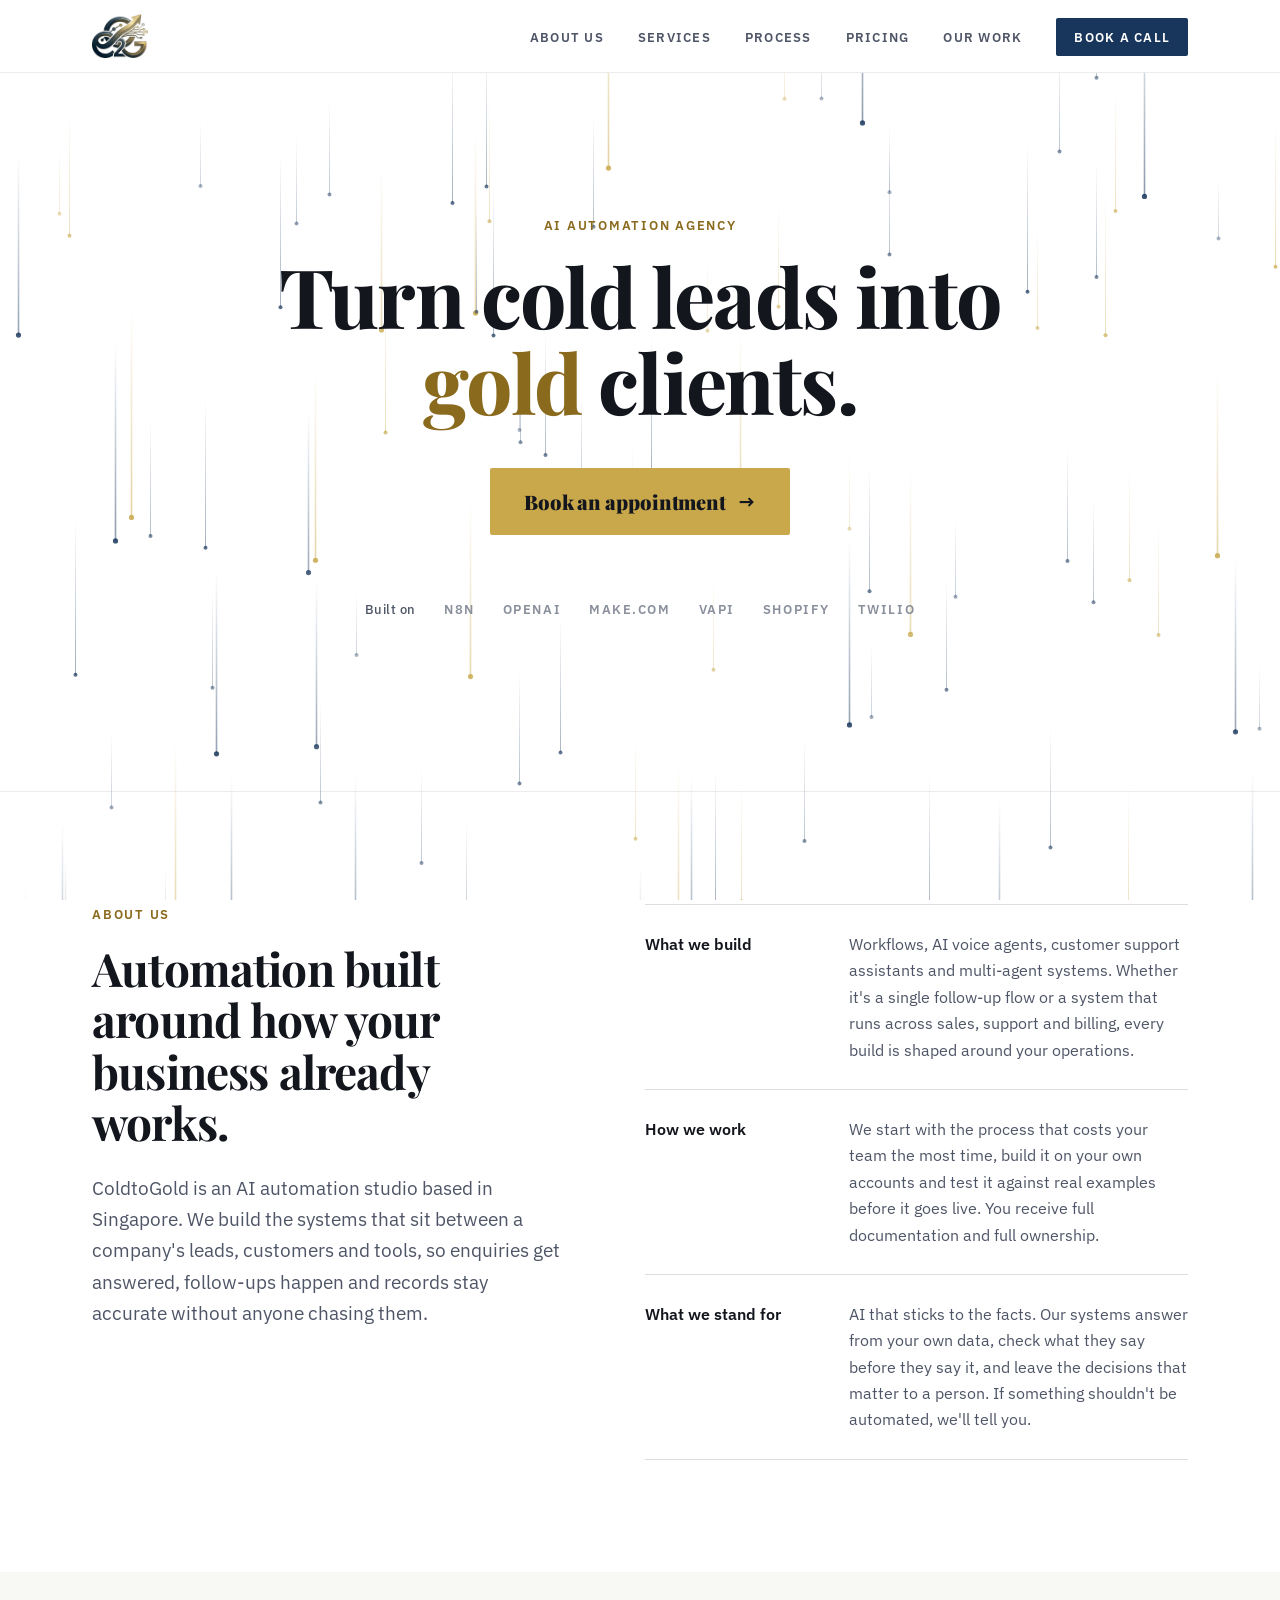
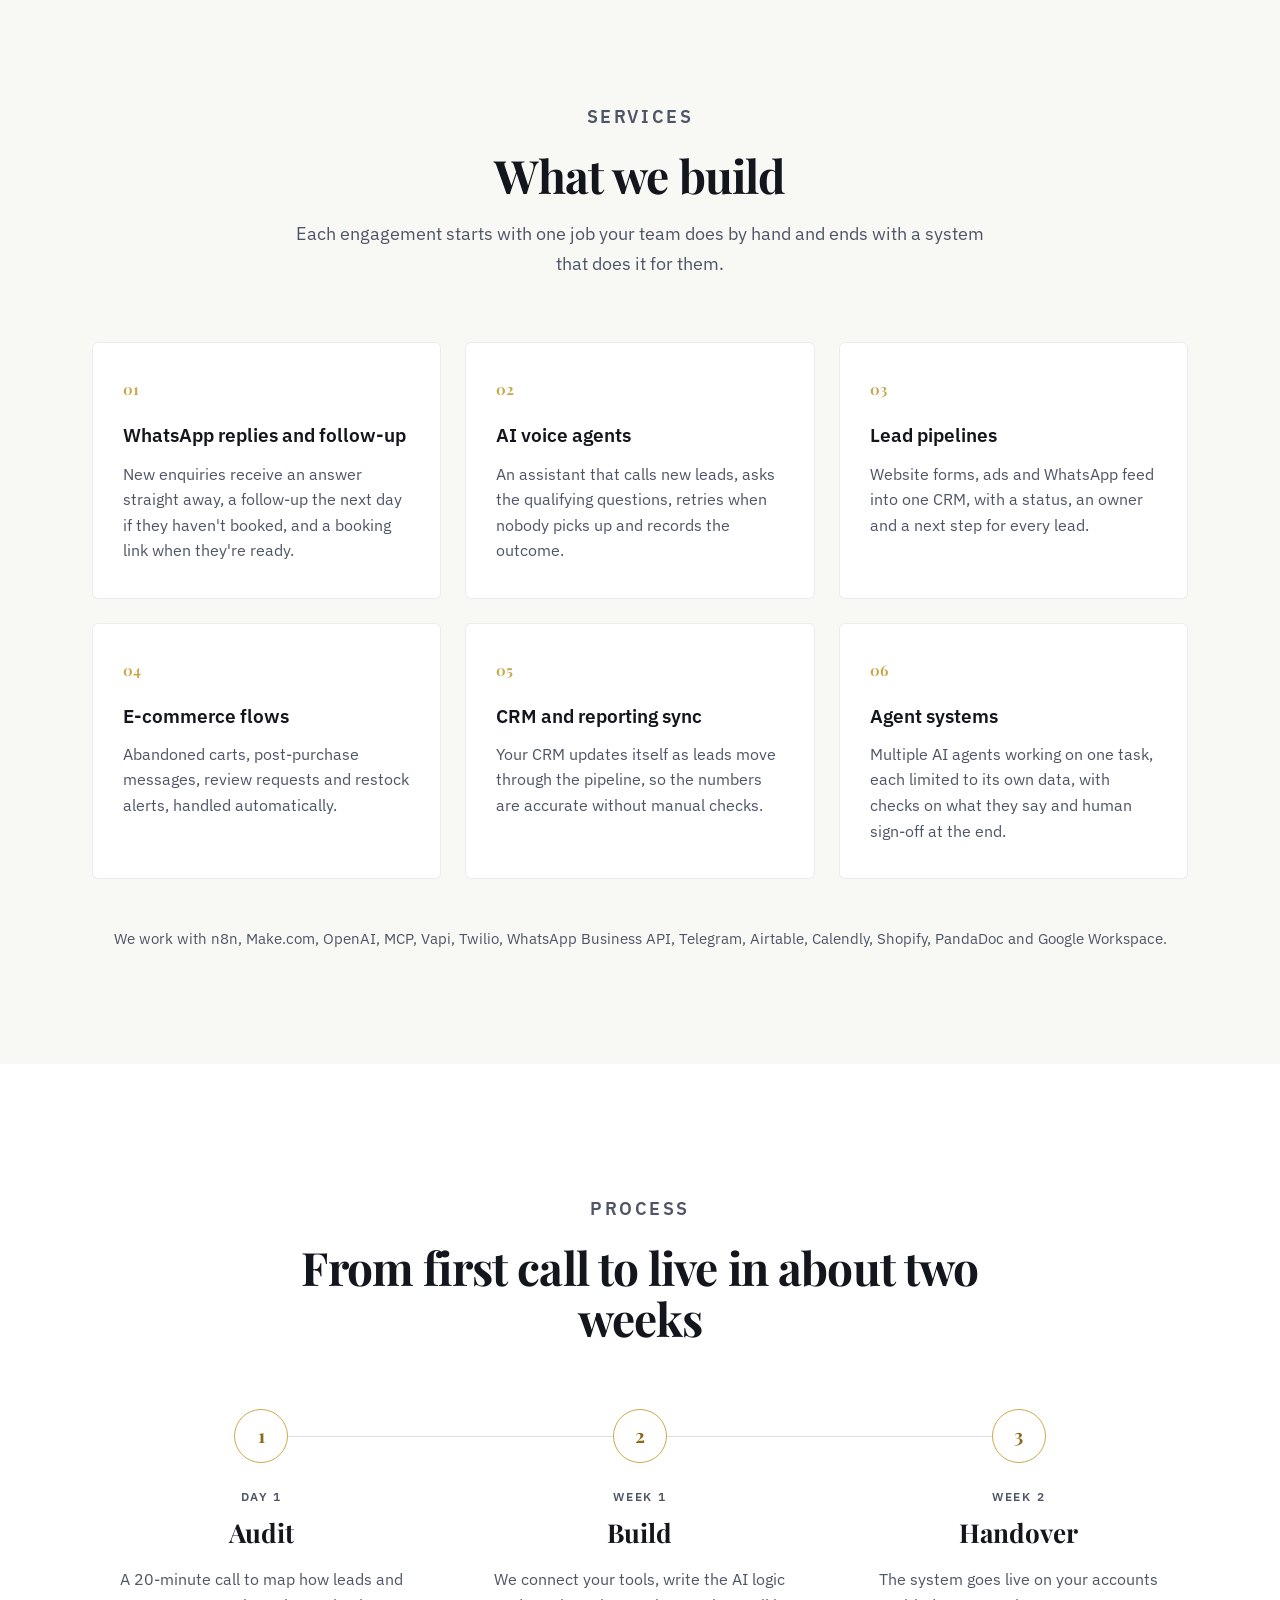
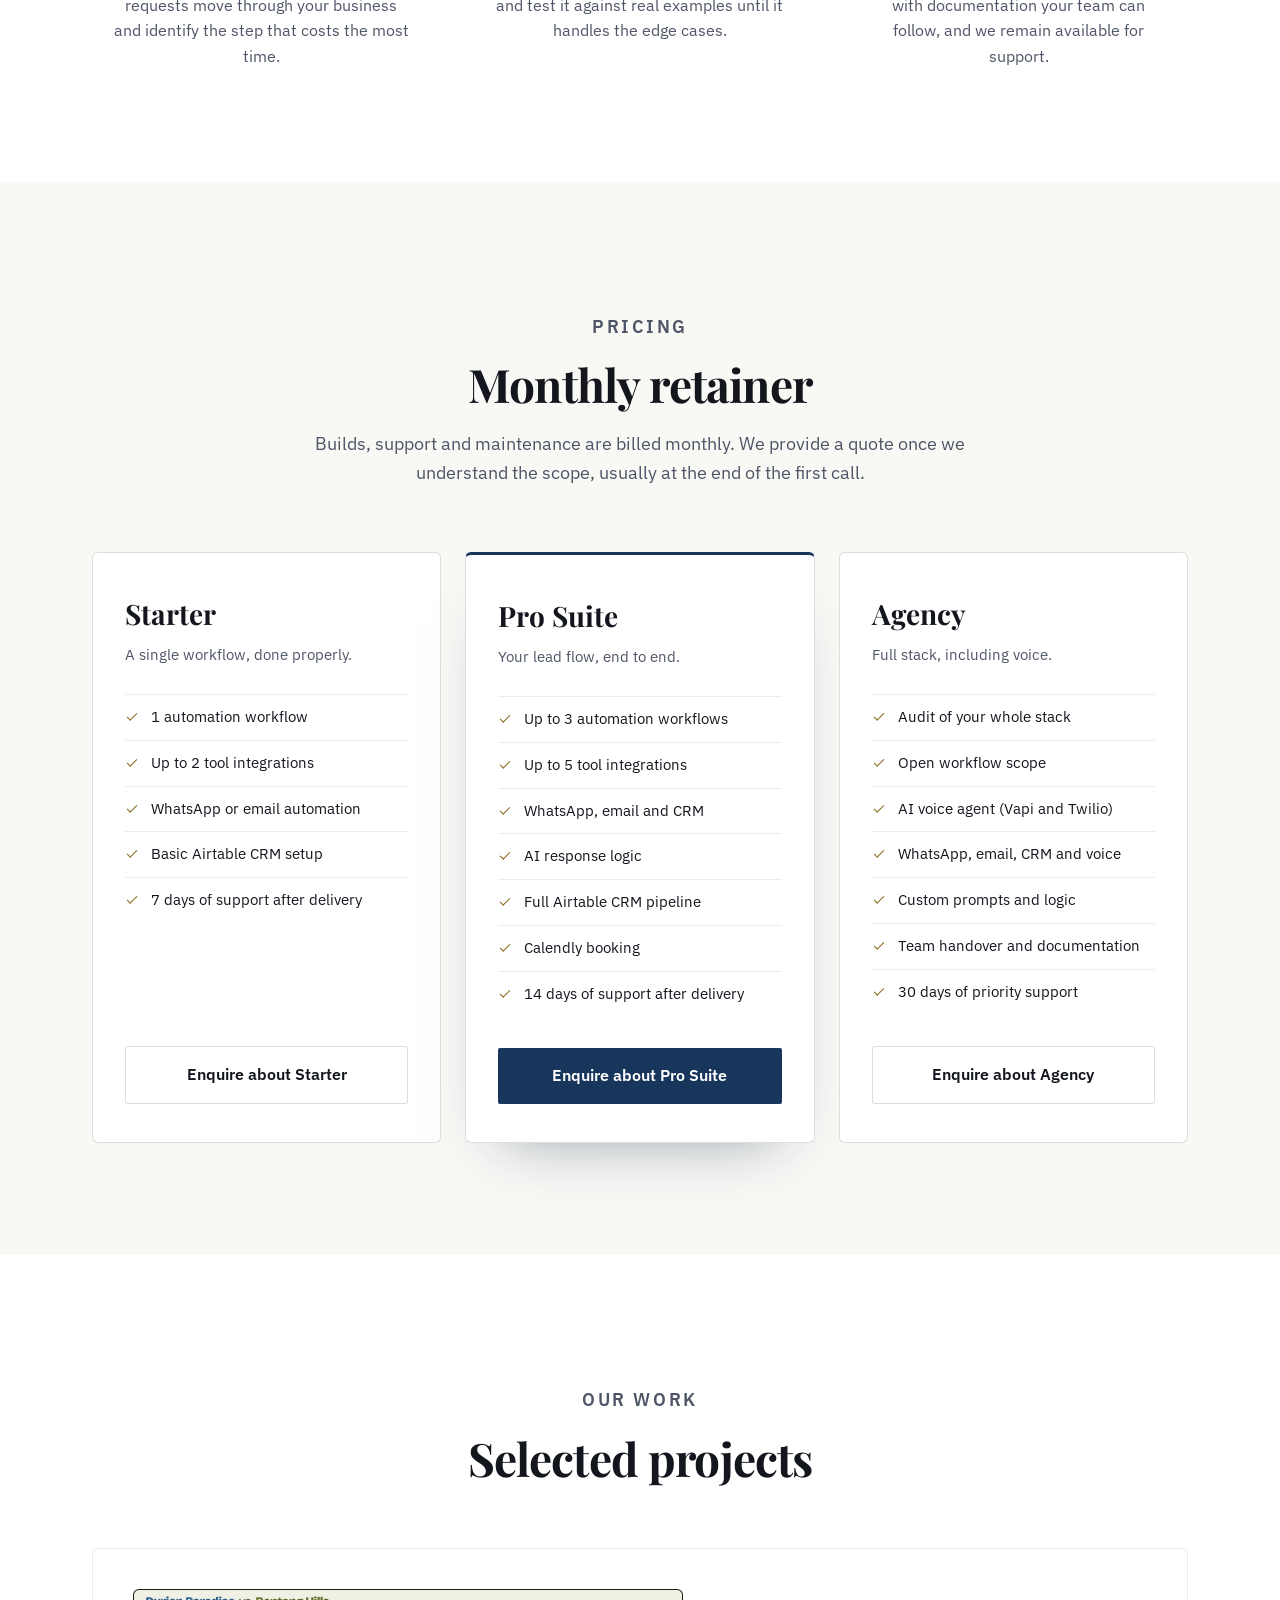
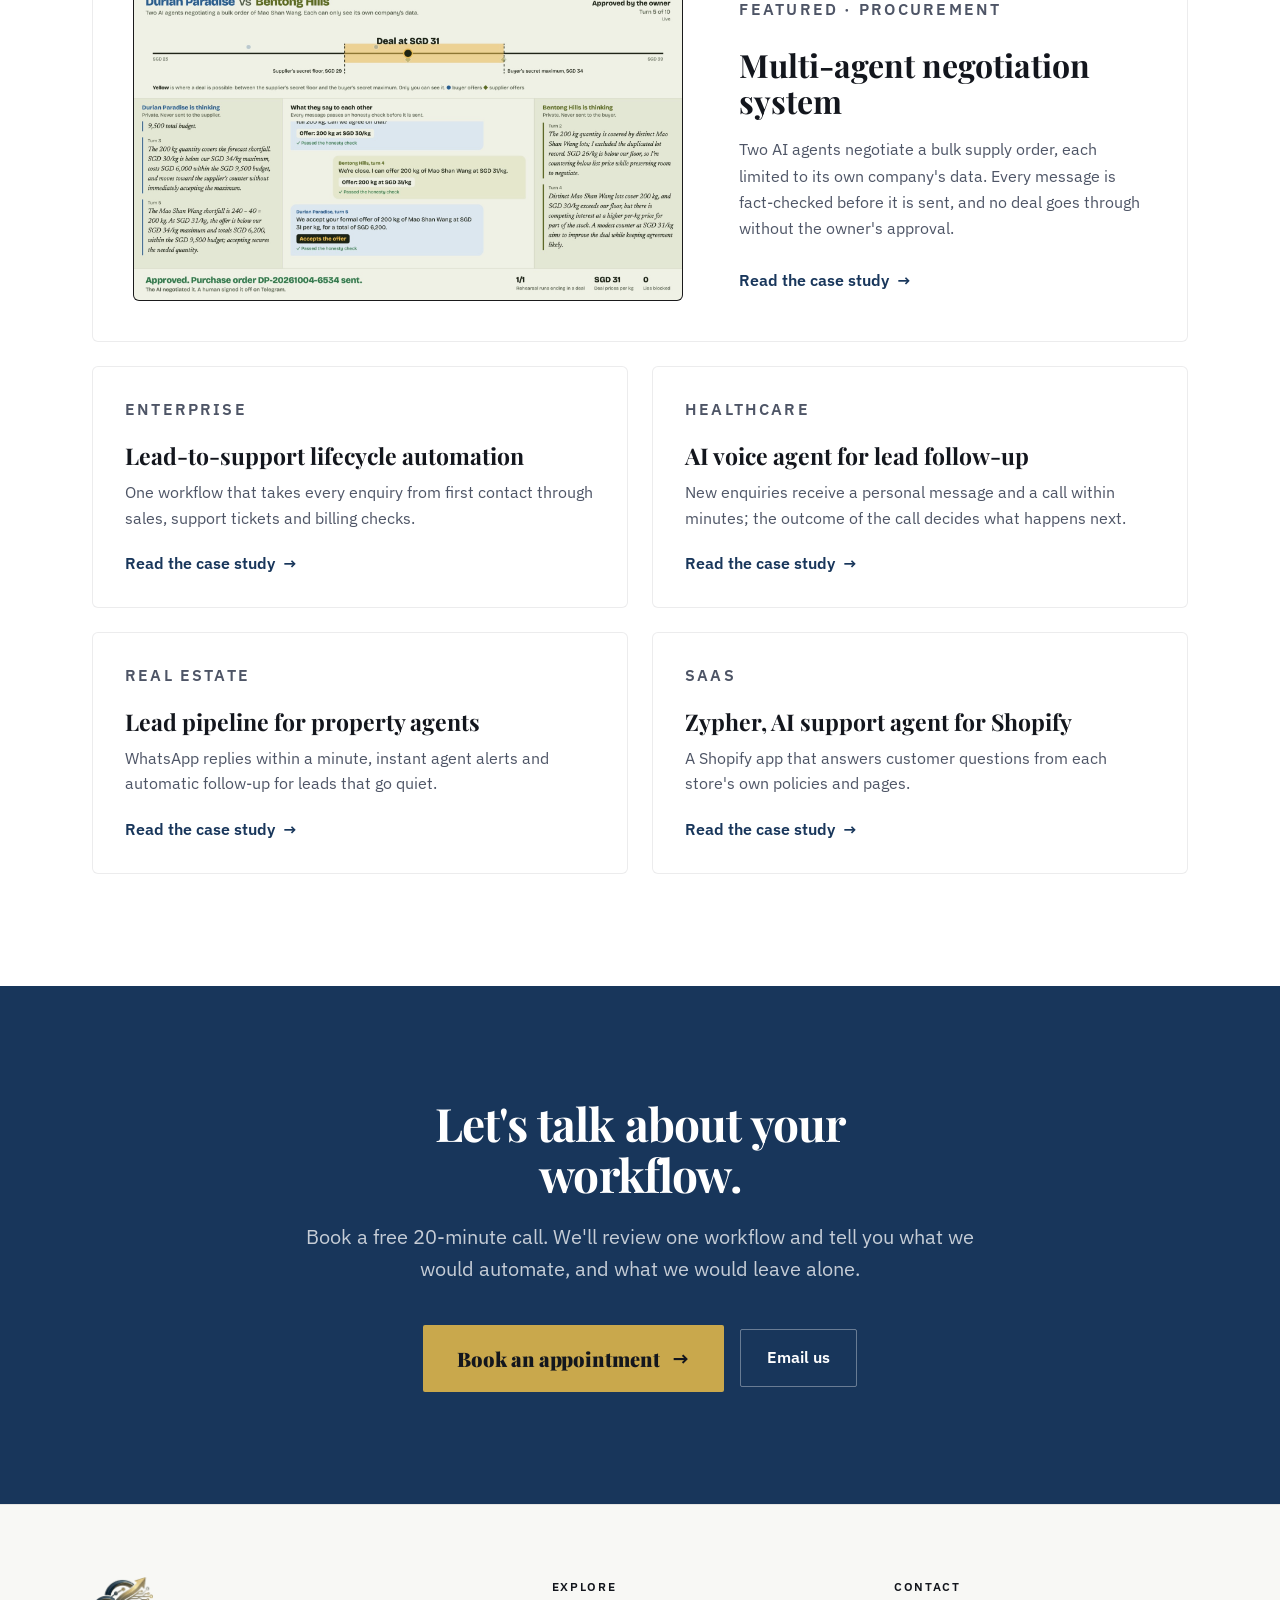
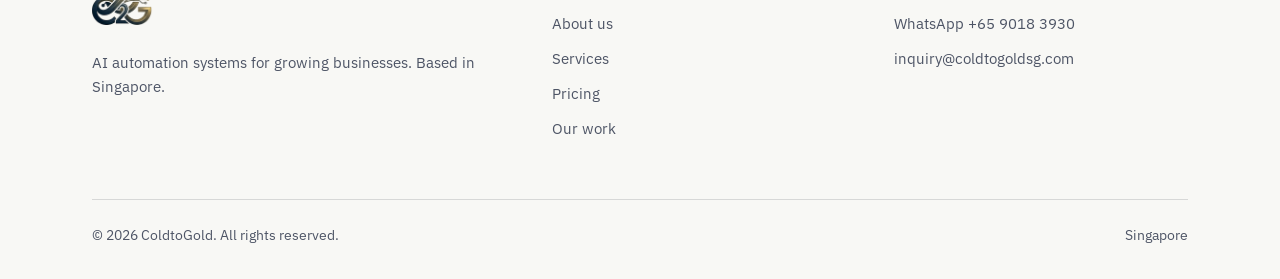
==== index.html @ 078cc29c "brand name as ColdtoGold Co-Authored-By: Claude Opus 5.5 (1M context) <noreply@anthropic.com>" ====
<!DOCTYPE html>
<html lang="en">
<head>
<meta charset="UTF-8">
<meta name="viewport" content="width=device-width, initial-scale=1.0">
<title>ColdtoGold — AI Automation Agency</title>
<meta name="description" content="ColdtoGold designs and deploys AI automation systems for growing businesses: lead follow-up, voice agents, support assistants, CRM sync and multi-agent systems.">
<link rel="icon" type="image/png" href="assets/favicon.png">
<link rel="apple-touch-icon" href="assets/apple-touch-icon.png">
<link rel="preconnect" href="https://fonts.googleapis.com">
<link rel="preconnect" href="https://fonts.gstatic.com" crossorigin>
<link href="https://fonts.googleapis.com/css2?family=Playfair+Display:ital,wght@0,400..900;1,400..900&family=IBM+Plex+Sans:wght@400;500;600&display=swap" rel="stylesheet">
<link rel="stylesheet" href="assets/site.css">
<style>
  /* ---- HERO ---- */
  #hero {
    min-height: min(88vh, 860px); display: flex; align-items: center;
    padding: 140px 0 96px; text-align: center;
    border-bottom: 1px solid var(--rule-lt);
  }
  #hero .wrap { width: 100%; }
  #hero h1 { margin: 0 auto; font-weight: 750; }
  #hero .actions { justify-content: center; margin-top: 44px; }
  .btn-book {
    background: var(--gold-lt); color: var(--ink);
    font-family: var(--ff-h); font-weight: 900; font-size: 20px; letter-spacing: -0.005em;
    padding: 17px 34px; gap: 12px;
  }
  .btn-book::after { content: '\2192'; font-family: var(--ff-b); font-weight: 600; }
  .btn-book:hover { background: var(--gold-lt); color: var(--ink); }
  .built-on {
    margin-top: 64px; display: flex; flex-wrap: wrap; justify-content: center; align-items: center;
    gap: 10px 28px; font-size: 13px; font-weight: 600; letter-spacing: 0.12em;
    text-transform: uppercase; color: #8A8F9C;
  }
  .built-on span:first-child { color: var(--muted); font-weight: 500; letter-spacing: 0.04em; text-transform: none; }

  /* ---- ABOUT ---- */
  .about-grid { display: grid; grid-template-columns: 1fr 1.15fr; gap: 80px; align-items: start; }
  .about-grid h2 { margin-bottom: 24px; }
  .about-intro { font-size: 19px; color: var(--muted); }
  .pillars { list-style: none; border-top: 1px solid var(--rule); }
  .pillars li { padding: 26px 0; border-bottom: 1px solid var(--rule); display: grid; grid-template-columns: 180px 1fr; gap: 24px; }
  .pillars h3 { font-size: 16px; color: var(--ink); }
  .pillars p { font-size: 16px; color: var(--muted); }

  /* ---- SERVICES ---- */
  .svc-grid { display: grid; grid-template-columns: repeat(3, 1fr); gap: 24px; }
  .svc { background: #fff; border: 1px solid var(--rule-lt); border-radius: 6px; padding: 34px 30px; }
  .svc-n { font-family: var(--ff-h); font-size: 15px; font-weight: 700; color: var(--gold-lt); margin-bottom: 18px; }
  .svc h3 { font-size: 19px; margin-bottom: 10px; }
  .svc p { font-size: 15.5px; color: var(--muted); }
  .tools-line { text-align: center; margin-top: 48px; font-size: 15px; color: var(--muted); }

  /* ---- PROCESS ---- */
  .steps { display: grid; grid-template-columns: repeat(3, 1fr); gap: 40px; list-style: none; position: relative; }
  .steps::before {
    content: ''; position: absolute; top: 27px; left: 16.66%; right: 16.66%;
    height: 1px; background: var(--rule);
  }
  .steps li { text-align: center; position: relative; }
  .step-dot {
    width: 54px; height: 54px; border-radius: 50%; margin: 0 auto 24px;
    background: var(--paper); border: 1px solid var(--gold-lt);
    display: flex; align-items: center; justify-content: center;
    font-family: var(--ff-h); font-weight: 700; font-size: 19px; color: var(--gold);
  }
  .step-when { font-size: 12px; font-weight: 600; letter-spacing: 0.14em; text-transform: uppercase; color: var(--muted); margin-bottom: 6px; }
  .steps h3 { font-family: var(--ff-h); font-size: 26px; font-weight: 700; margin-bottom: 12px; }
  .steps p { font-size: 15.5px; color: var(--muted); max-width: 30ch; margin: 0 auto; }

  /* ---- PRICING ---- */
  .plans { display: grid; grid-template-columns: repeat(3, 1fr); gap: 24px; align-items: stretch; }
  .plan {
    background: #fff; border: 1px solid var(--rule); border-radius: 6px;
    padding: 38px 32px; display: flex; flex-direction: column;
  }
  .plan.featured { border-top: 3px solid var(--navy); box-shadow: 0 30px 60px -40px rgba(15,36,64,0.5); }
  .plan h3 { font-family: var(--ff-h); font-size: 28px; font-weight: 700; }
  .plan-for { font-size: 15px; color: var(--muted); margin: 6px 0 26px; }
  .plan ul { list-style: none; margin-bottom: 32px; flex: 1; }
  .plan li { font-size: 15px; padding: 10px 0 10px 26px; border-top: 1px solid var(--rule-lt); position: relative; }
  .plan li::before {
    content: ''; position: absolute; left: 2px; top: 18px; width: 10px; height: 5px;
    border-left: 1.5px solid var(--gold); border-bottom: 1.5px solid var(--gold); transform: rotate(-45deg);
  }
  .plan .btn { justify-content: center; }

  /* ---- WORK ---- */
  .featured-work {
    display: grid; grid-template-columns: 1.35fr 1fr; gap: 56px; align-items: center;
    background: #fff; border: 1px solid var(--rule-lt); border-radius: 6px; padding: 40px;
    text-decoration: none; margin-bottom: 24px; transition: border-color 0.15s;
  }
  .featured-work figure.shot img { box-shadow: none; }
  .fw-tag, .wc-tag { font-size: 12px; font-weight: 600; letter-spacing: 0.14em; text-transform: uppercase; color: var(--gold); margin-bottom: 12px; }
  .featured-work h3 { font-family: var(--ff-h); font-size: 32px; font-weight: 700; line-height: 1.15; margin-bottom: 16px; }
  .featured-work p { color: var(--muted); font-size: 16px; margin-bottom: 24px; }
  .work-grid { display: grid; grid-template-columns: repeat(2, 1fr); gap: 24px; }
  .work-card {
    background: #fff; border: 1px solid var(--rule-lt); border-radius: 6px; padding: 30px 32px;
    text-decoration: none; display: flex; flex-direction: column; transition: border-color 0.15s;
  }
  .work-card:hover, .featured-work:hover { border-color: var(--rule); }
  .work-card h3 { font-family: var(--ff-h); font-size: 23px; font-weight: 700; line-height: 1.2; margin-bottom: 10px; }
  .work-card p { color: var(--muted); font-size: 15.5px; margin-bottom: 20px; flex: 1; }

  /* ---- CONTACT ---- */
  #cta { background: var(--navy); color: #fff; text-align: center; }
  #cta h2 { max-width: 18ch; margin: 0 auto; }
  #cta .lede { color: rgba(255,255,255,0.75); margin: 20px auto 40px; }
  #cta .actions { justify-content: center; }
  #cta .btn-outline { color: #fff; border-color: rgba(255,255,255,0.35); }
  #cta .btn-outline:hover { background: rgba(255,255,255,0.08); }

  @media (max-width: 900px) {
    .about-grid, .featured-work { grid-template-columns: 1fr; gap: 40px; }
    .featured-work { padding: 28px; }
    .svc-grid, .plans, .work-grid { grid-template-columns: 1fr; }
    .steps { grid-template-columns: 1fr; gap: 48px; }
    .steps::before { display: none; }
    .pillars li { grid-template-columns: 1fr; gap: 6px; }
  }
  @media (max-width: 600px) {
    #hero { min-height: 0; padding: 120px 0 72px; }
    .built-on { margin-top: 48px; gap: 8px 18px; font-size: 11.5px; }
    .btn-book { font-size: 18px; padding: 15px 26px; }
  }
</style>
</head>
<body>

<nav>
  <div class="nav-inner">
    <a href="#" class="logo"><img class="logo-mark" src="assets/logo.png" alt="ColdtoGold"></a>
    <ul class="nav-links">
      <li><a href="#about">About Us</a></li>
      <li><a href="#services">Services</a></li>
      <li><a href="#process">Process</a></li>
      <li><a href="#pricing">Pricing</a></li>
      <li><a href="work.html">Our Work</a></li>
      <li><a href="#cta" class="nav-cta">Book a Call</a></li>
    </ul>
  </div>
</nav>

<header id="hero">
  <div class="wrap">
    <p class="eyebrow">AI Automation Agency</p>
    <h1>Turn cold leads into <em>gold</em> clients.</h1>
    <div class="actions">
      <a href="https://wa.me/6590183930" class="btn btn-book">Book an appointment</a>
    </div>
    <div class="built-on">
      <span>Built on</span><span>n8n</span><span>OpenAI</span><span>Make.com</span><span>Vapi</span><span>Shopify</span><span>Twilio</span>
    </div>
  </div>
</header>

<section id="about" class="section">
  <div class="wrap about-grid">
    <div class="fi">
      <p class="eyebrow">About us</p>
      <h2>Automation built around how your business already works.</h2>
      <p class="about-intro">ColdtoGold is an AI automation studio based in Singapore. We build the systems that sit between a company's leads, customers and tools, so enquiries get answered, follow-ups happen and records stay accurate without anyone chasing them.</p>
    </div>
    <ul class="pillars fi">
      <li>
        <h3>What we build</h3>
        <p>Workflows, AI voice agents, customer support assistants and multi-agent systems. Whether it's a single follow-up flow or a system that runs across sales, support and billing, every build is shaped around your operations.</p>
      </li>
      <li>
        <h3>How we work</h3>
        <p>We start with the process that costs your team the most time, build it on your own accounts and test it against real examples before it goes live. You receive full documentation and full ownership.</p>
      </li>
      <li>
        <h3>What we stand for</h3>
        <p>AI that sticks to the facts. Our systems answer from your own data, check what they say before they say it, and leave the decisions that matter to a person. If something shouldn't be automated, we'll tell you.</p>
      </li>
    </ul>
  </div>
</section>

<section id="services" class="section alt">
  <div class="wrap">
    <div class="section-head fi">
      <p class="eyebrow">Services</p>
      <h2>What we build</h2>
      <p>Each engagement starts with one job your team does by hand and ends with a system that does it for them.</p>
    </div>
    <div class="svc-grid">
      <div class="svc fi"><div class="svc-n">01</div><h3>WhatsApp replies and follow-up</h3><p>New enquiries receive an answer straight away, a follow-up the next day if they haven't booked, and a booking link when they're ready.</p></div>
      <div class="svc fi"><div class="svc-n">02</div><h3>AI voice agents</h3><p>An assistant that calls new leads, asks the qualifying questions, retries when nobody picks up and records the outcome.</p></div>
      <div class="svc fi"><div class="svc-n">03</div><h3>Lead pipelines</h3><p>Website forms, ads and WhatsApp feed into one CRM, with a status, an owner and a next step for every lead.</p></div>
      <div class="svc fi"><div class="svc-n">04</div><h3>E-commerce flows</h3><p>Abandoned carts, post-purchase messages, review requests and restock alerts, handled automatically.</p></div>
      <div class="svc fi"><div class="svc-n">05</div><h3>CRM and reporting sync</h3><p>Your CRM updates itself as leads move through the pipeline, so the numbers are accurate without manual checks.</p></div>
      <div class="svc fi"><div class="svc-n">06</div><h3>Agent systems</h3><p>Multiple AI agents working on one task, each limited to its own data, with checks on what they say and human sign-off at the end.</p></div>
    </div>
    <p class="tools-line fi">We work with n8n, Make.com, OpenAI, MCP, Vapi, Twilio, WhatsApp Business API, Telegram, Airtable, Calendly, Shopify, PandaDoc and Google Workspace.</p>
  </div>
</section>

<section id="process" class="section">
  <div class="wrap">
    <div class="section-head fi">
      <p class="eyebrow">Process</p>
      <h2>From first call to live in about two weeks</h2>
    </div>
    <ol class="steps">
      <li class="fi">
        <div class="step-dot">1</div>
        <div class="step-when">Day 1</div>
        <h3>Audit</h3>
        <p>A 20-minute call to map how leads and requests move through your business and identify the step that costs the most time.</p>
      </li>
      <li class="fi">
        <div class="step-dot">2</div>
        <div class="step-when">Week 1</div>
        <h3>Build</h3>
        <p>We connect your tools, write the AI logic and test it against real examples until it handles the edge cases.</p>
      </li>
      <li class="fi">
        <div class="step-dot">3</div>
        <div class="step-when">Week 2</div>
        <h3>Handover</h3>
        <p>The system goes live on your accounts with documentation your team can follow, and we remain available for support.</p>
      </li>
    </ol>
  </div>
</section>

<section id="pricing" class="section alt">
  <div class="wrap">
    <div class="section-head fi">
      <p class="eyebrow">Pricing</p>
      <h2>Monthly retainer</h2>
      <p>Builds, support and maintenance are billed monthly. We provide a quote once we understand the scope, usually at the end of the first call.</p>
    </div>
    <div class="plans">
      <div class="plan fi">
        <h3>Starter</h3>
        <p class="plan-for">A single workflow, done properly.</p>
        <ul>
          <li>1 automation workflow</li>
          <li>Up to 2 tool integrations</li>
          <li>WhatsApp or email automation</li>
          <li>Basic Airtable CRM setup</li>
          <li>7 days of support after delivery</li>
        </ul>
        <a href="https://wa.me/6590183930" class="btn btn-outline">Enquire about Starter</a>
      </div>
      <div class="plan featured fi">
        <h3>Pro Suite</h3>
        <p class="plan-for">Your lead flow, end to end.</p>
        <ul>
          <li>Up to 3 automation workflows</li>
          <li>Up to 5 tool integrations</li>
          <li>WhatsApp, email and CRM</li>
          <li>AI response logic</li>
          <li>Full Airtable CRM pipeline</li>
          <li>Calendly booking</li>
          <li>14 days of support after delivery</li>
        </ul>
        <a href="https://wa.me/6590183930" class="btn">Enquire about Pro Suite</a>
      </div>
      <div class="plan fi">
        <h3>Agency</h3>
        <p class="plan-for">Full stack, including voice.</p>
        <ul>
          <li>Audit of your whole stack</li>
          <li>Open workflow scope</li>
          <li>AI voice agent (Vapi and Twilio)</li>
          <li>WhatsApp, email, CRM and voice</li>
          <li>Custom prompts and logic</li>
          <li>Team handover and documentation</li>
          <li>30 days of priority support</li>
        </ul>
        <a href="https://wa.me/6590183930" class="btn btn-outline">Enquire about Agency</a>
      </div>
    </div>
  </div>
</section>

<section id="work" class="section">
  <div class="wrap">
    <div class="section-head fi">
      <p class="eyebrow">Our work</p>
      <h2>Selected projects</h2>
    </div>

    <a href="work.html#negotiation" class="featured-work fi">
      <figure class="shot">
        <img src="assets/work/nego-live-board.jpg" alt="Live board of the multi-agent negotiation: price range, each agent's private reasoning and the messages between them" width="1800" height="1017" loading="lazy">
      </figure>
      <div>
        <p class="fw-tag">Featured &middot; Procurement</p>
        <h3>Multi-agent negotiation system</h3>
        <p>Two AI agents negotiate a bulk supply order, each limited to its own company's data. Every message is fact-checked before it is sent, and no deal goes through without the owner's approval.</p>
        <span class="link">Read the case study</span>
      </div>
    </a>

    <div class="work-grid">
      <a href="work.html#lifecycle" class="work-card fi">
        <p class="wc-tag">Enterprise</p>
        <h3>Lead-to-support lifecycle automation</h3>
        <p>One workflow that takes every enquiry from first contact through sales, support tickets and billing checks.</p>
        <span class="link">Read the case study</span>
      </a>
      <a href="work.html#voice" class="work-card fi">
        <p class="wc-tag">Healthcare</p>
        <h3>AI voice agent for lead follow-up</h3>
        <p>New enquiries receive a personal message and a call within minutes; the outcome of the call decides what happens next.</p>
        <span class="link">Read the case study</span>
      </a>
      <a href="work.html#property" class="work-card fi">
        <p class="wc-tag">Real estate</p>
        <h3>Lead pipeline for property agents</h3>
        <p>WhatsApp replies within a minute, instant agent alerts and automatic follow-up for leads that go quiet.</p>
        <span class="link">Read the case study</span>
      </a>
      <a href="work.html#support" class="work-card fi">
        <p class="wc-tag">SaaS</p>
        <h3>Zypher, AI support agent for Shopify</h3>
        <p>A Shopify app that answers customer questions from each store's own policies and pages.</p>
        <span class="link">Read the case study</span>
      </a>
    </div>
  </div>
</section>

<section id="cta" class="section">
  <div class="wrap">
    <h2 class="fi">Let's talk about your workflow.</h2>
    <p class="lede fi">Book a free 20-minute call. We'll review one workflow and tell you what we would automate, and what we would leave alone.</p>
    <div class="actions fi">
      <a href="https://wa.me/6590183930" class="btn btn-book">Book an appointment</a>
      <a href="mailto:inquiry@coldtogoldsg.com" class="btn btn-outline">Email us</a>
    </div>
  </div>
</section>

<footer>
  <div class="wrap">
    <div class="ft-grid">
      <div class="ft-brand">
        <a href="#" class="logo"><img class="logo-mark" src="assets/logo.png" alt="ColdtoGold"></a>
        <p>AI automation systems for growing businesses. Based in Singapore.</p>
      </div>
      <div class="ft-col">
        <h4>Explore</h4>
        <ul>
          <li><a href="#about">About us</a></li>
          <li><a href="#services">Services</a></li>
          <li><a href="#pricing">Pricing</a></li>
          <li><a href="work.html">Our work</a></li>
        </ul>
      </div>
      <div class="ft-col">
        <h4>Contact</h4>
        <ul>
          <li><a href="https://wa.me/6590183930">WhatsApp +65 9018 3930</a></li>
          <li><a href="mailto:inquiry@coldtogoldsg.com">inquiry@coldtogoldsg.com</a></li>
        </ul>
      </div>
    </div>
    <div class="ft-base">
      <span>&copy; 2026 ColdtoGold. All rights reserved.</span>
      <span>Singapore</span>
    </div>
  </div>
</footer>

<script>
  const obs = new IntersectionObserver(entries => {
    entries.forEach(e => { if (e.isIntersecting) { e.target.classList.add('vis'); obs.unobserve(e.target); } });
  }, { threshold: 0.08, rootMargin: '0px 0px -32px 0px' });
  document.querySelectorAll('.fi').forEach(el => obs.observe(el));
</script>
<script src="assets/cascade.js"></script>
</body>
</html>
---- assets/site.css ----
:root {
  --paper:   #FFFFFF;
  --paper-2: #F6F5F1;
  --ink:     #13161D;
  --muted:   #4E5566;
  --navy:    #18365B;
  --navy-dk: #0F2440;
  --gold:    #8A6A1D;
  --gold-lt: #C9A84C;
  --rule:    rgba(19,22,29,0.14);
  --rule-lt: rgba(19,22,29,0.08);
  --ff-h:    'Playfair Display', Georgia, serif;
  --ff-b:    'IBM Plex Sans', system-ui, sans-serif;
}

*, *::before, *::after { box-sizing: border-box; margin: 0; padding: 0; }
html { scroll-behavior: smooth; }
body {
  background: var(--paper);
  color: var(--ink);
  font-family: var(--ff-b);
  font-size: 17px;
  line-height: 1.65;
  -webkit-font-smoothing: antialiased;
}
img { display: block; max-width: 100%; }
a { color: inherit; }

.wrap { max-width: 1160px; margin: 0 auto; padding: 0 32px; }

/* ---- BACKGROUND CASCADE ---- */
.cascade {
  position: fixed; inset: 0; width: 100%; height: 100%;
  pointer-events: none; z-index: 0;
}
body > header, body > section, body > main, body > footer { position: relative; z-index: 1; }

/* ---- NAV ---- */
nav {
  position: fixed; top: 0; left: 0; right: 0; z-index: 100;
  background: rgba(255,255,255,0.94);
  backdrop-filter: blur(10px);
  border-bottom: 1px solid var(--rule-lt);
}
.nav-inner {
  display: flex; align-items: center; justify-content: space-between;
  height: 72px; max-width: 1160px; margin: 0 auto; padding: 0 32px;
}
.logo { display: inline-flex; align-items: center; text-decoration: none; flex-shrink: 0; margin-right: 12px; }
.logo-mark { display: block; height: 44px; width: auto; }
.nav-links { display: flex; align-items: center; gap: 34px; list-style: none; }
.nav-links a {
  color: var(--muted); text-decoration: none;
  font-size: 12.5px; font-weight: 600; letter-spacing: 0.1em;
  text-transform: uppercase; white-space: nowrap; transition: color 0.15s;
}
.nav-links a:hover, .nav-links a.active { color: var(--ink); }
.nav-links a.active { box-shadow: inset 0 -2px 0 var(--gold-lt); padding-bottom: 3px; }
.nav-links a.nav-cta {
  background: var(--navy); color: #fff; padding: 11px 18px; border-radius: 2px;
}
.nav-links a.nav-cta:hover { background: var(--navy-dk); color: #fff; }

/* ---- TYPE ---- */
.eyebrow, .kicker {
  font-size: 12.5px; font-weight: 600; letter-spacing: 0.14em; text-transform: uppercase;
  color: var(--gold); margin-bottom: 18px;
}
.kicker { color: var(--muted); }
.kicker b { color: var(--gold); font-weight: 600; }
h1 {
  font-family: var(--ff-h); font-weight: 700;
  font-size: clamp(42px, 6.4vw, 84px); line-height: 1.04; letter-spacing: -0.022em;
  max-width: 14ch;
}
h1 em, h2 em { font-style: normal; color: var(--gold); }
h2 {
  font-family: var(--ff-h); font-weight: 700;
  font-size: clamp(30px, 3.8vw, 46px); line-height: 1.12; letter-spacing: -0.018em;
}
h3 { font-weight: 600; }
.lede { font-size: clamp(18px, 1.8vw, 20px); color: var(--muted); max-width: 36em; line-height: 1.6; }

/* ---- BUTTONS ---- */
.actions { display: flex; align-items: center; gap: 16px; flex-wrap: wrap; }
.btn {
  display: inline-flex; align-items: center; gap: 10px;
  background: var(--navy); color: #fff;
  font-weight: 600; font-size: 15.5px; text-decoration: none;
  padding: 15px 26px; border-radius: 2px; transition: background 0.15s, color 0.15s;
}
.btn:hover { background: var(--navy-dk); }
.btn-outline { background: transparent; color: var(--ink); border: 1px solid var(--rule); }
.btn-outline:hover { background: var(--paper-2); }
.link {
  font-weight: 600; font-size: 15.5px; text-decoration: none; color: var(--navy);
  display: inline-flex; align-items: center; gap: 8px;
}
.link::after { content: '\2192'; transition: transform 0.15s; }
.link:hover::after { transform: translateX(3px); }

/* ---- SECTIONS ---- */
.section { padding: 112px 0; }
.section.alt { background: rgba(246,245,241,0.72); }
.section-head { text-align: center; max-width: 720px; margin: 0 auto 64px; }
.section-head p { color: var(--muted); font-size: 18px; margin-top: 18px; }

/* ---- FIGURES ---- */
figure.shot { margin: 0; }
figure.shot img {
  width: 100%; height: auto; border: 1px solid var(--rule-lt); border-radius: 6px;
  background: #1b1b1b; box-shadow: 0 30px 60px -36px rgba(15,36,64,0.45);
}
figure.shot figcaption {
  font-size: 13.5px; color: var(--muted); margin-top: 14px; line-height: 1.55;
}

/* ---- FOOTER ---- */
footer { background: rgba(246,245,241,0.72); color: var(--muted); padding: 72px 0 32px; border-top: 1px solid var(--rule-lt); }
.ft-grid {
  display: grid; grid-template-columns: 1.4fr 1fr 1fr; gap: 48px;
  padding-bottom: 48px; border-bottom: 1px solid var(--rule);
}
.ft-brand .logo-mark { height: 48px; }
.ft-brand p { font-size: 15px; margin-top: 18px; max-width: 26em; }
.ft-col h4 {
  font-size: 12px; font-weight: 600; letter-spacing: 0.14em; text-transform: uppercase;
  color: var(--ink); margin-bottom: 16px;
}
.ft-col ul { list-style: none; }
.ft-col li { margin-bottom: 10px; font-size: 15px; }
.ft-col a { text-decoration: none; }
.ft-col a:hover { color: var(--navy); }
.ft-base { padding-top: 24px; font-size: 13.5px; display: flex; justify-content: space-between; gap: 16px; }

/* ---- REVEAL ---- */
.fi { opacity: 0; transform: translateY(12px); transition: opacity 0.6s ease, transform 0.6s ease; }
.fi.vis { opacity: 1; transform: none; }

/* ---- RESPONSIVE ---- */
@media (max-width: 900px) {
  .section { padding: 80px 0; }
  .section-head { margin-bottom: 44px; }
  .ft-grid { grid-template-columns: 1fr 1fr; }
  .ft-brand { grid-column: 1 / -1; }
}
@media (max-width: 800px) {
  .nav-inner { padding: 0 16px; height: 64px; }
  .nav-links { gap: 18px; }
  .nav-links a { font-size: 11px; letter-spacing: 0.06em; }
  .logo-mark { height: 38px; }
}
@media (max-width: 600px) {
  .wrap { padding: 0 20px; }
  .nav-links { gap: 12px; }
  .nav-links a { font-size: 10.5px; letter-spacing: 0.04em; }
  .nav-links li:has(.nav-cta) { display: none; }
  .logo-mark { height: 34px; }
  .ft-base { flex-direction: column; }
}
@media (max-width: 400px) {
  .nav-links { gap: 9px; }
  .nav-links a { font-size: 9.5px; letter-spacing: 0.02em; }
  .logo-mark { height: 30px; }
}
@media (prefers-reduced-motion: reduce) {
  html { scroll-behavior: auto; }
  .fi { opacity: 1; transform: none; transition: none; }
}
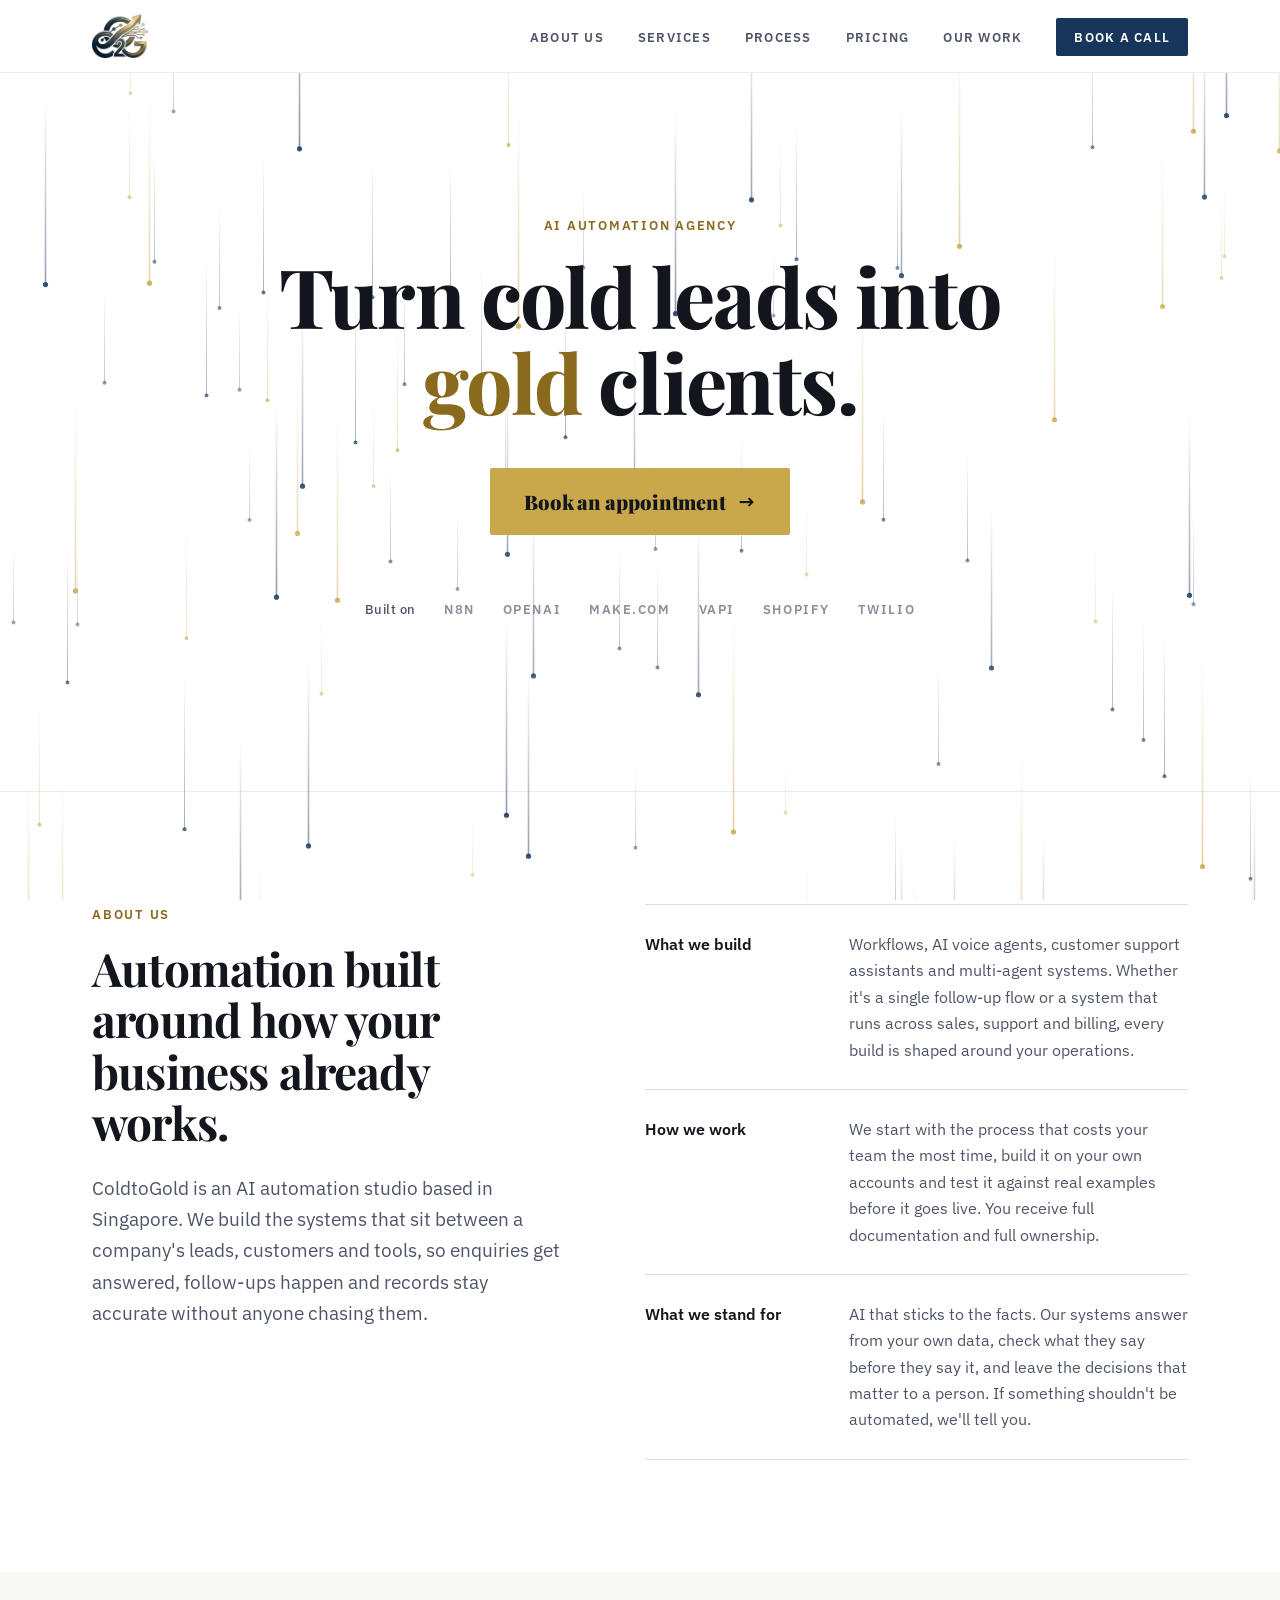
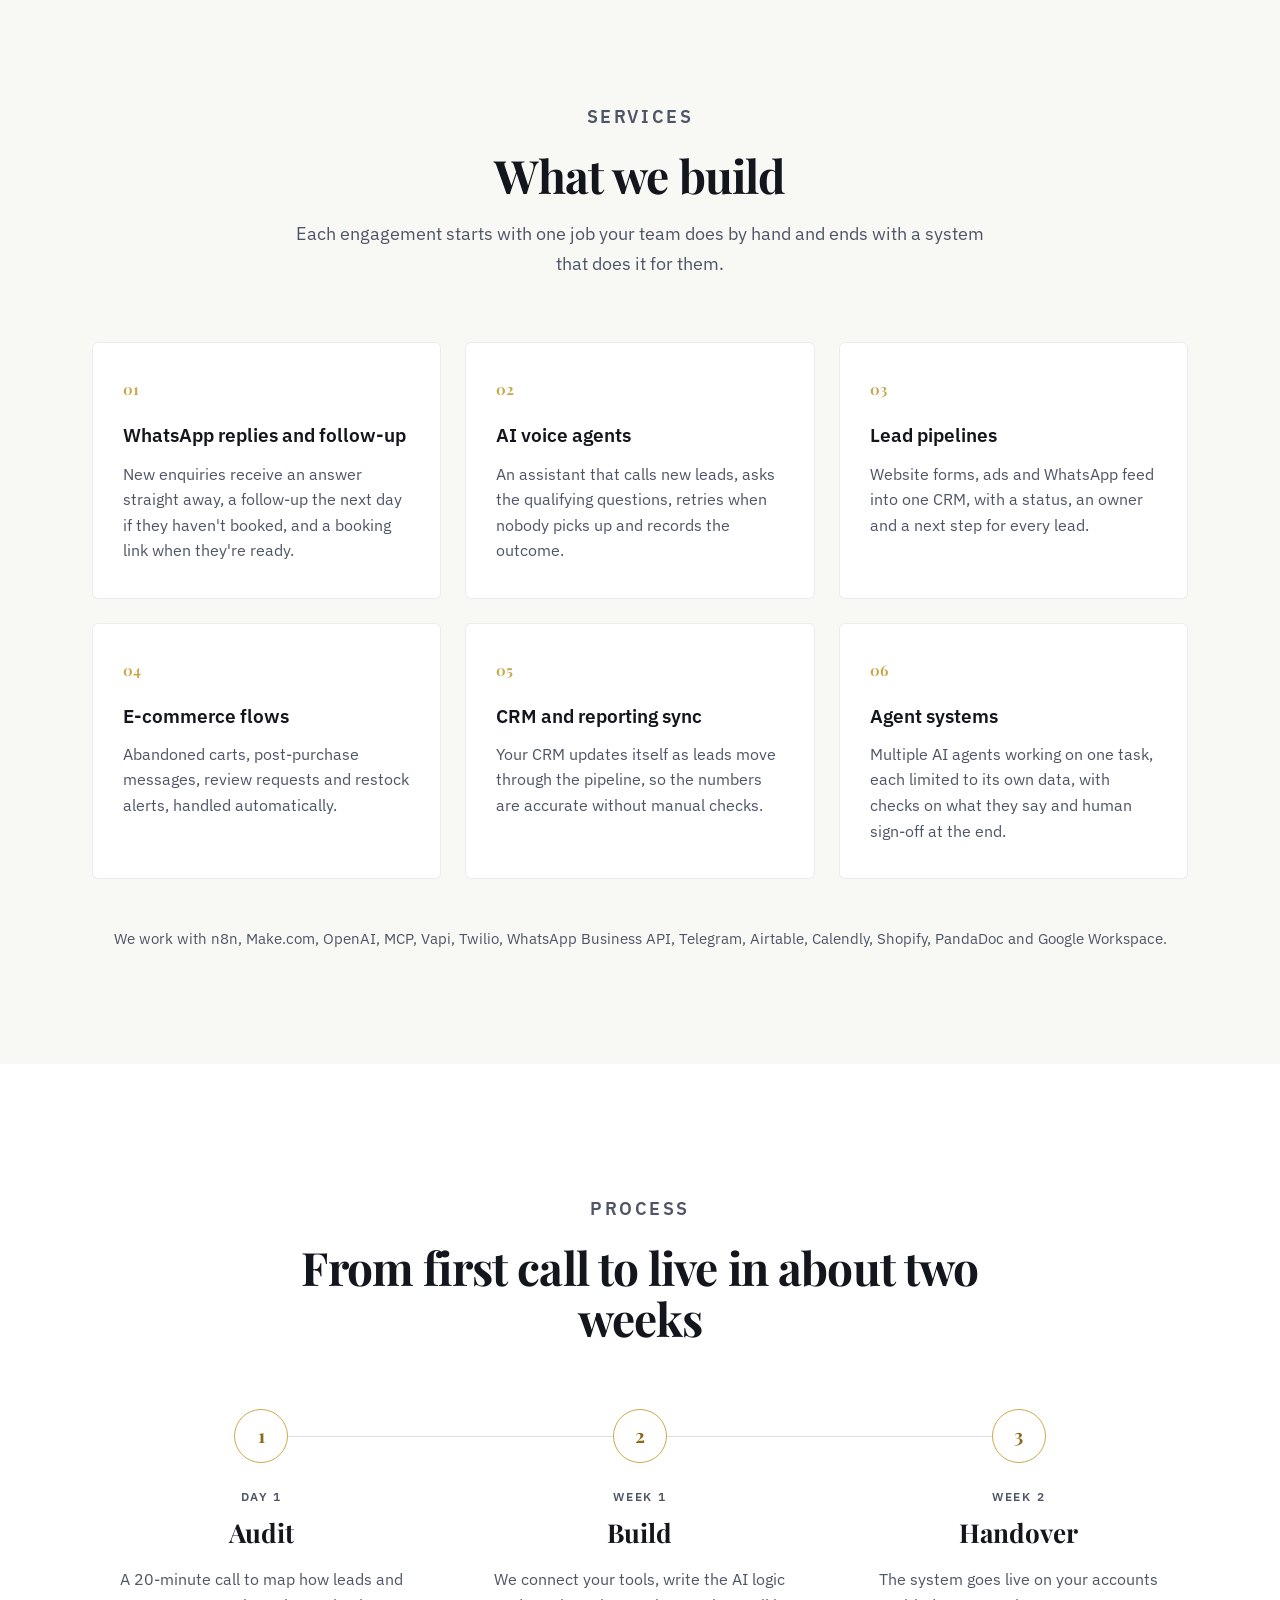
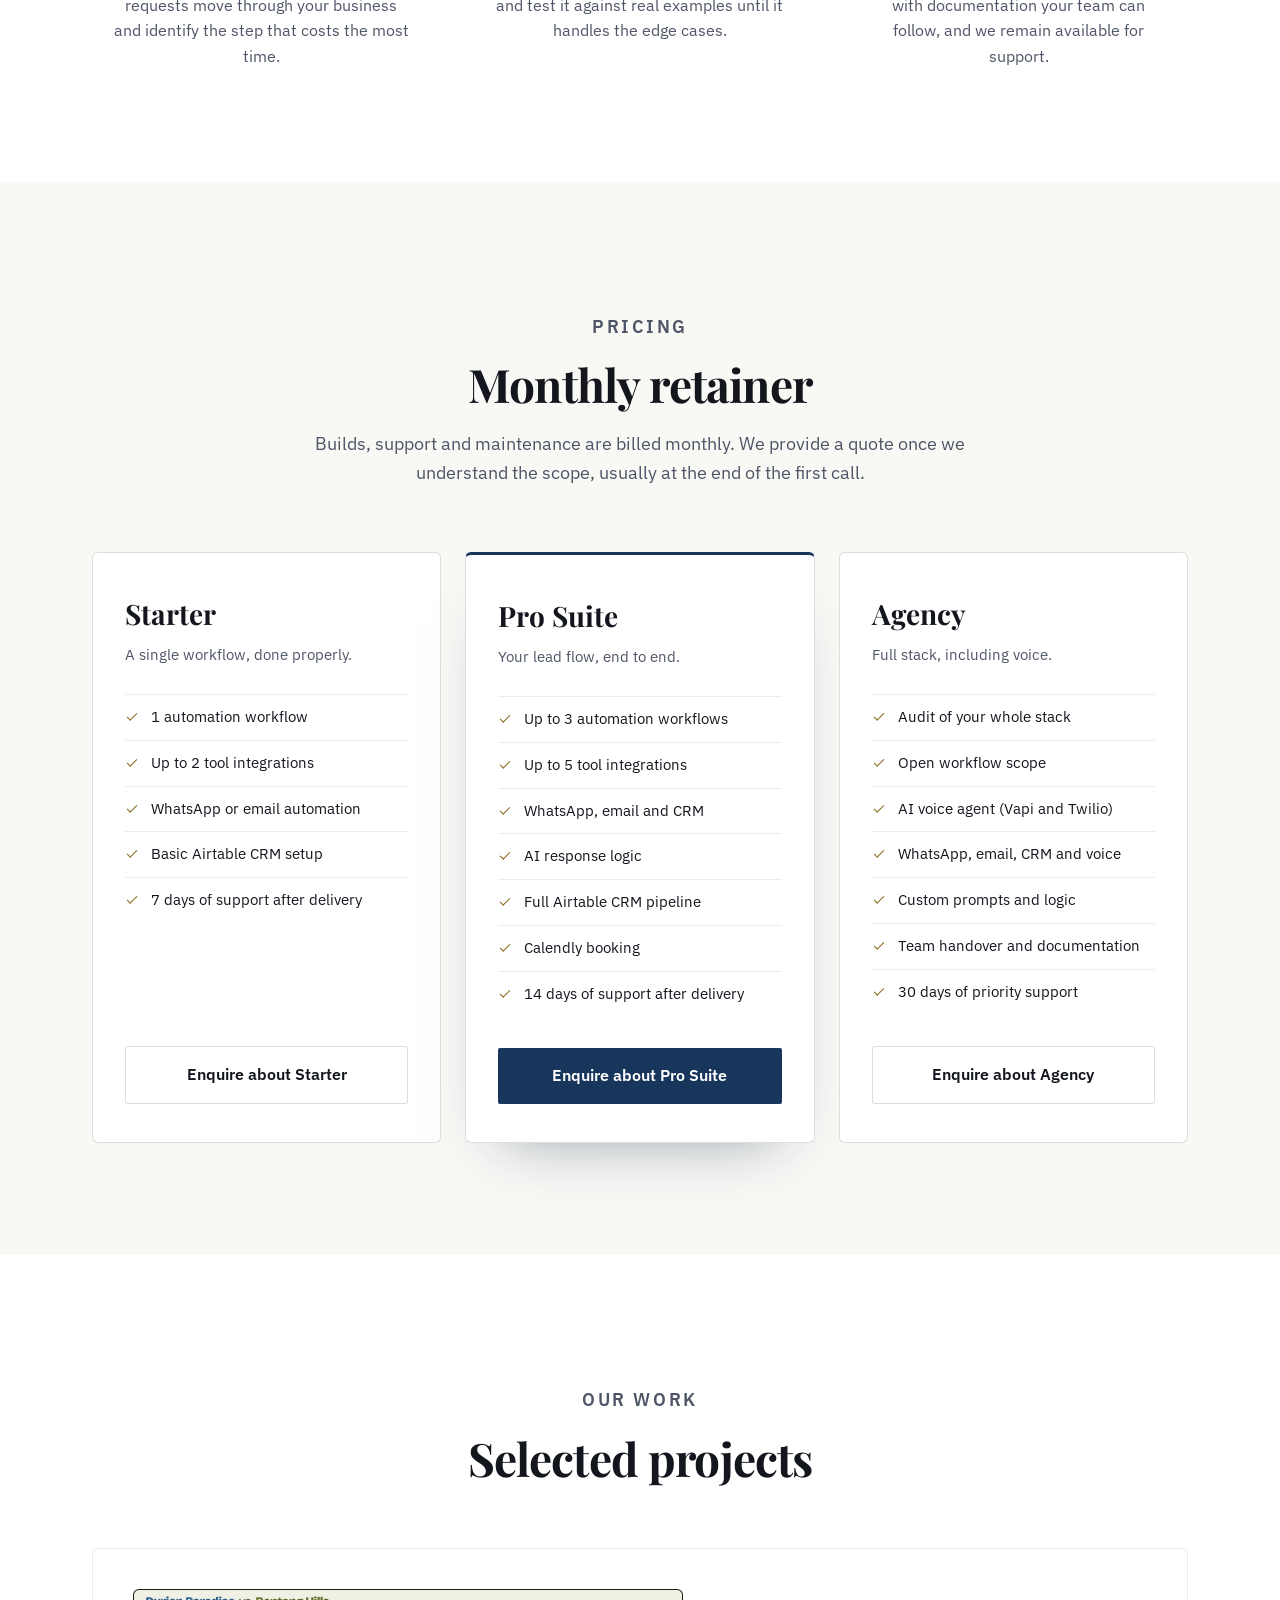
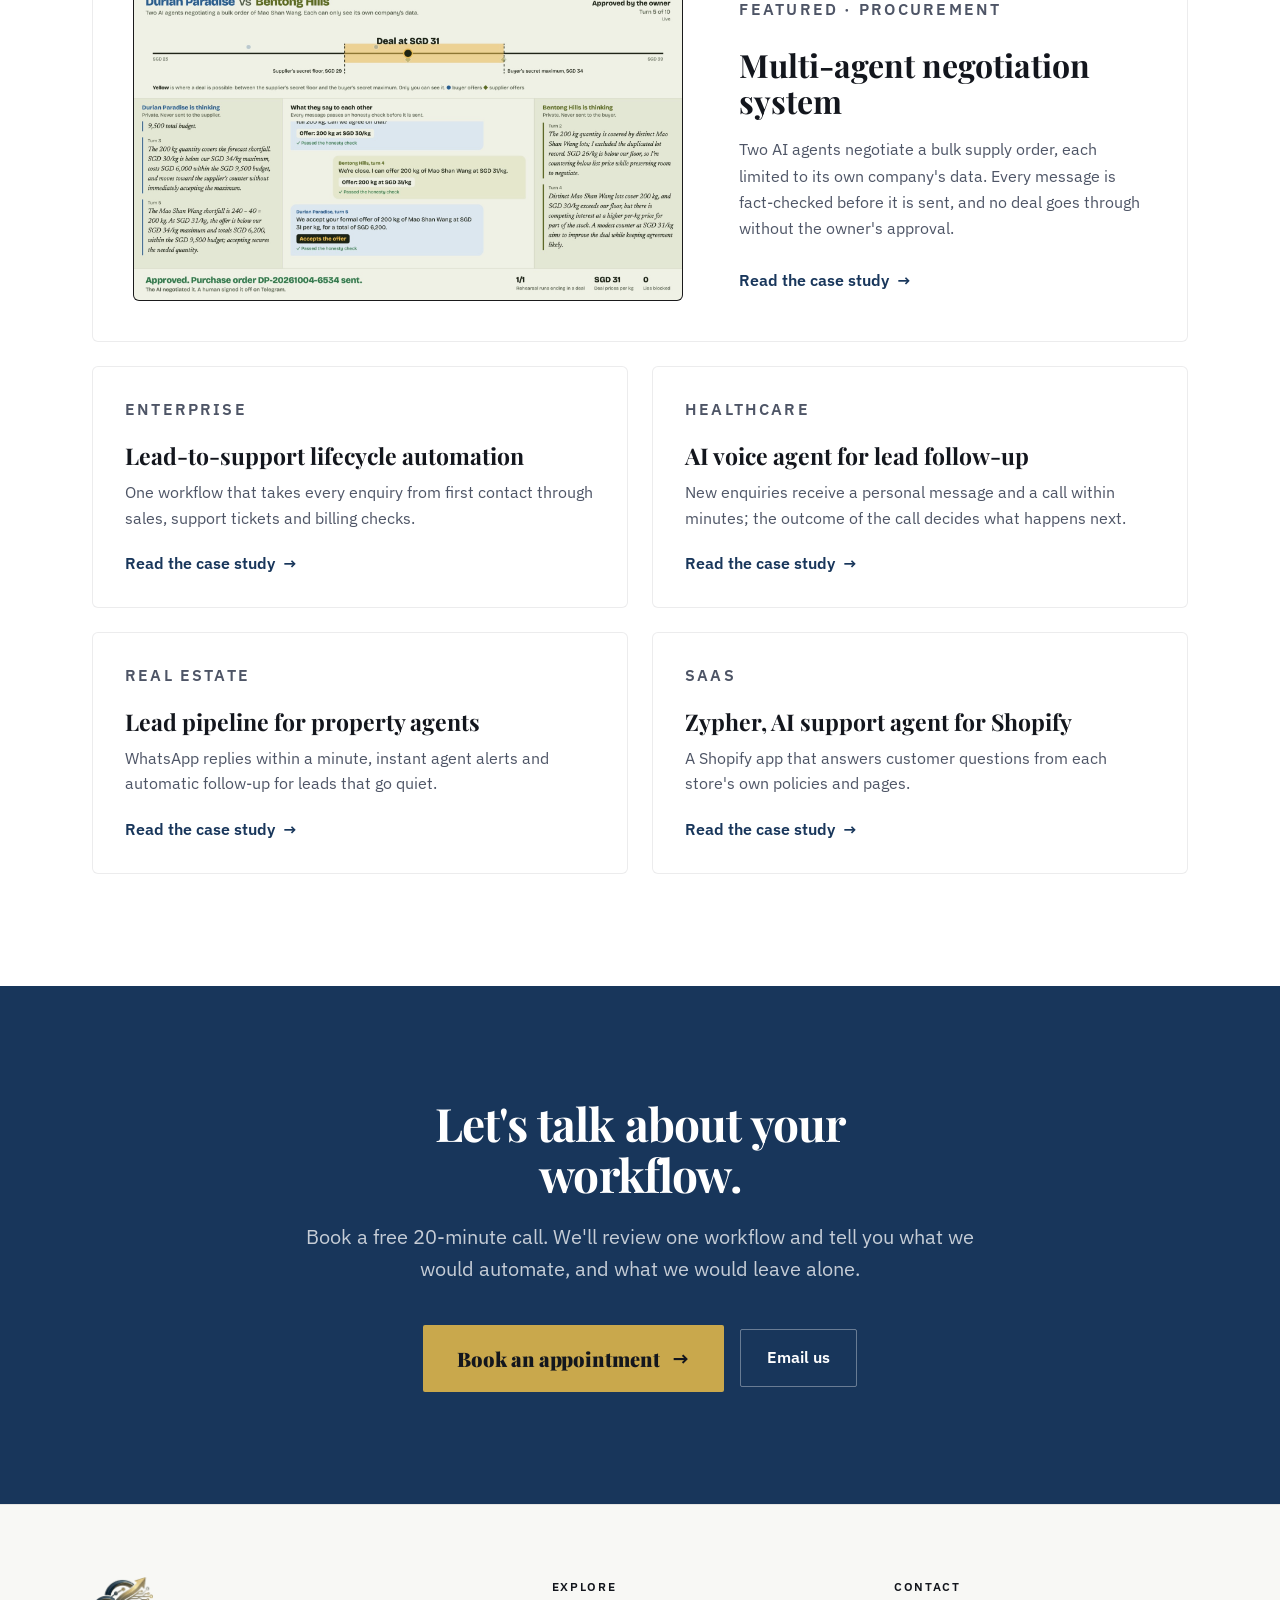
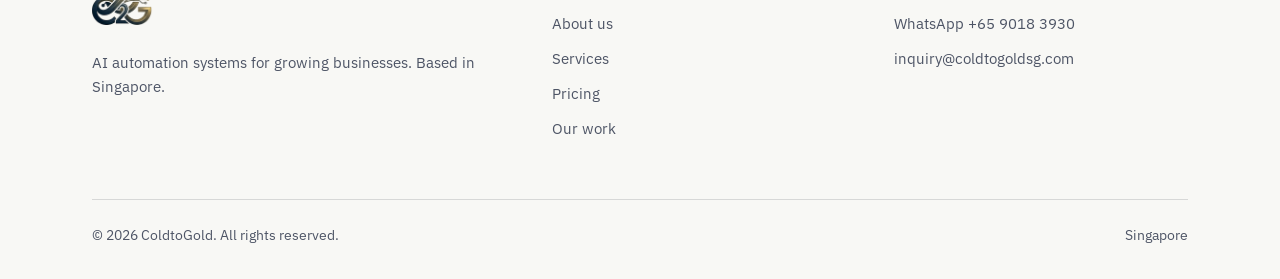
==== commit b3c3cacb: "homepage tab title Co-Authored-By: Claude Opus 5.5 (1M context) <noreply@anthropic.com>" ====
--- a/index.html
+++ b/index.html
@@ -3,7 +3,7 @@
 <head>
 <meta charset="UTF-8">
 <meta name="viewport" content="width=device-width, initial-scale=1.0">
-<title>ColdtoGold — AI Automation Agency</title>
+<title>Turn cold leads into gold clients</title>
 <meta name="description" content="ColdtoGold designs and deploys AI automation systems for growing businesses: lead follow-up, voice agents, support assistants, CRM sync and multi-agent systems.">
 <link rel="icon" type="image/png" href="assets/favicon.png">
 <link rel="apple-touch-icon" href="assets/apple-touch-icon.png">
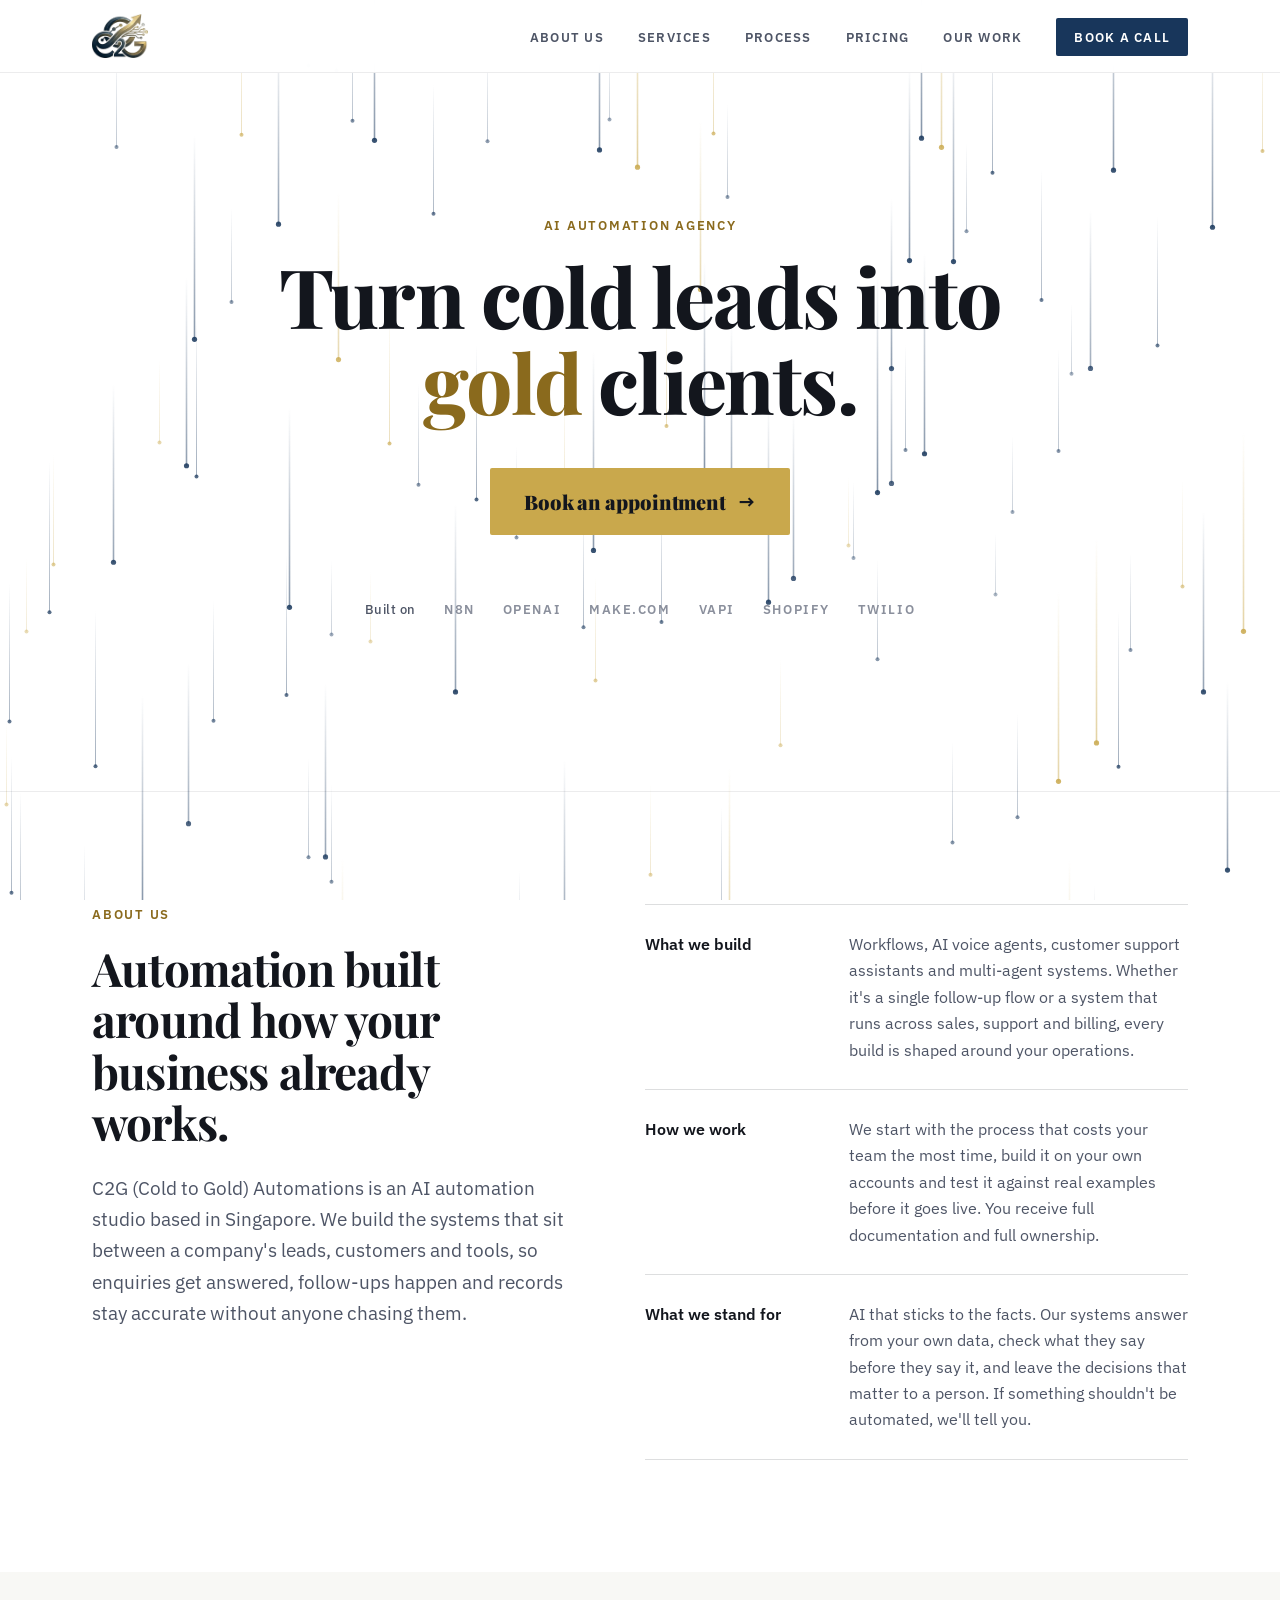
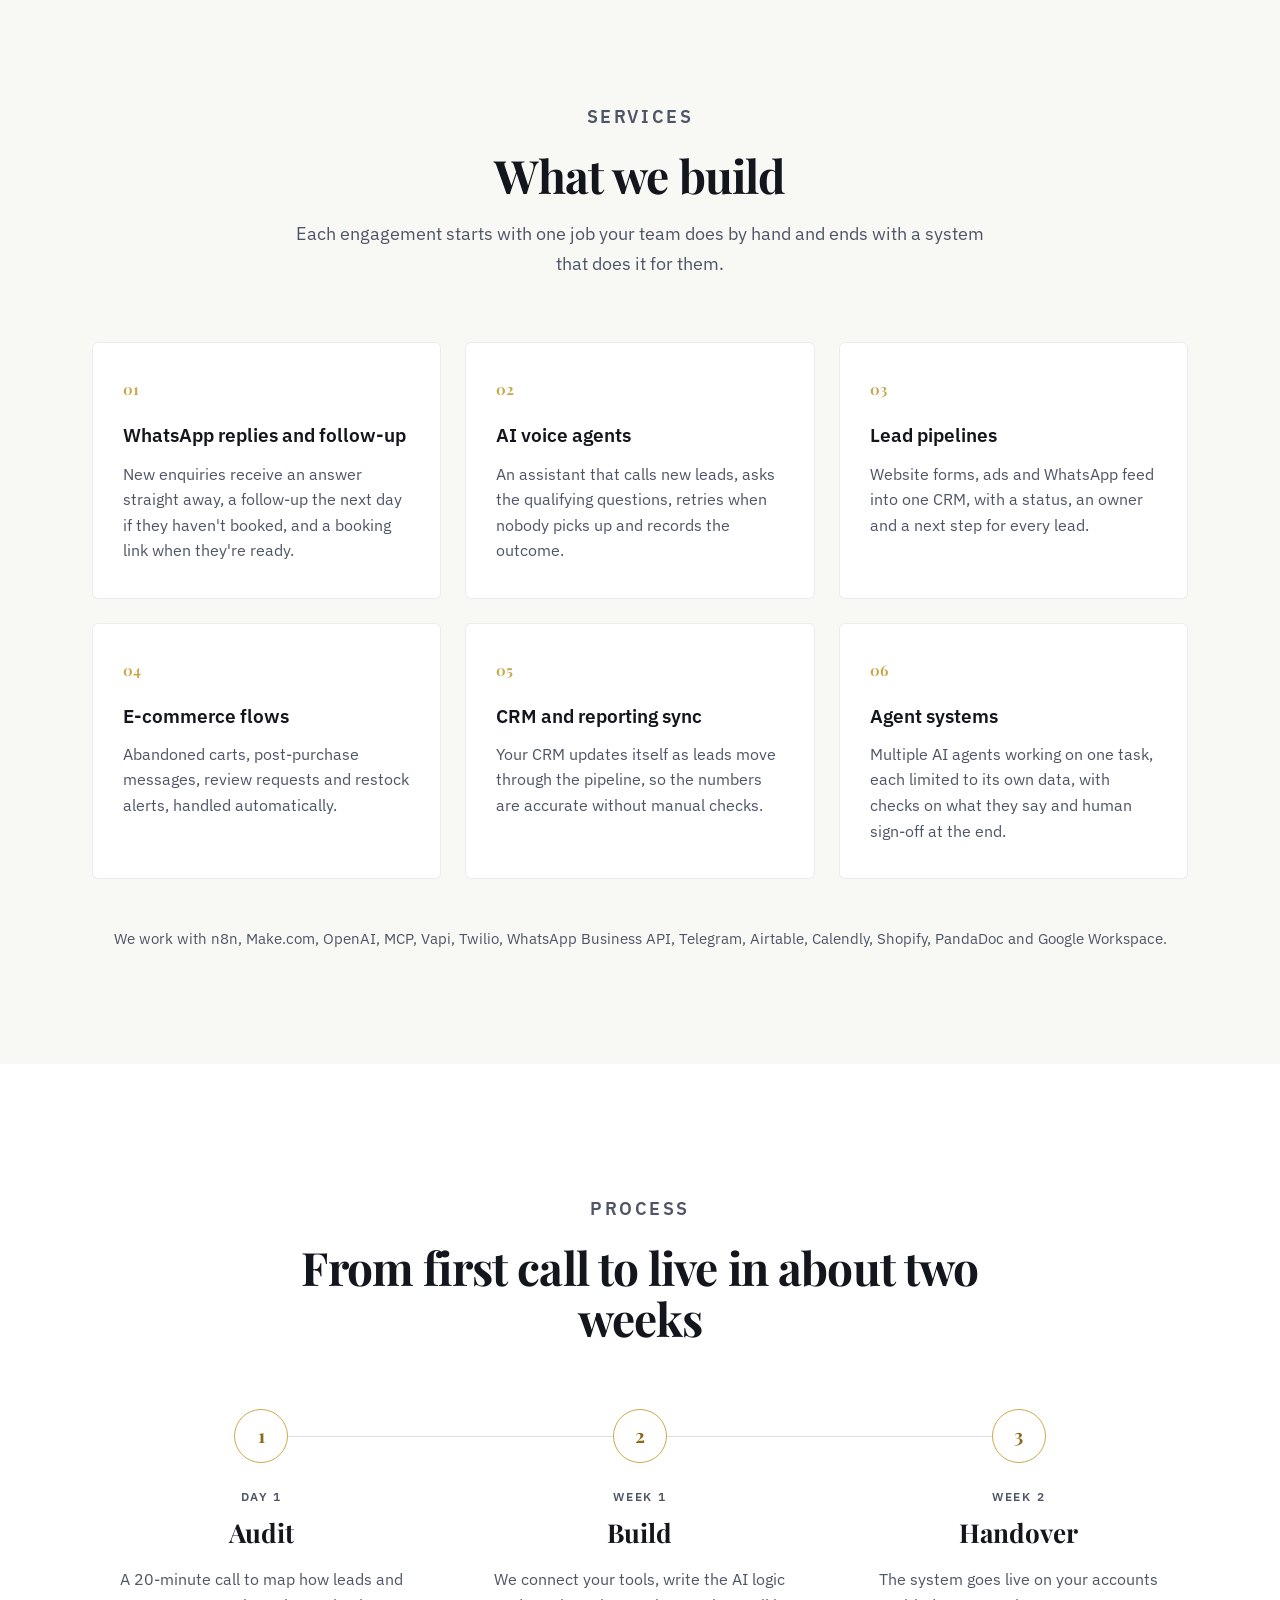
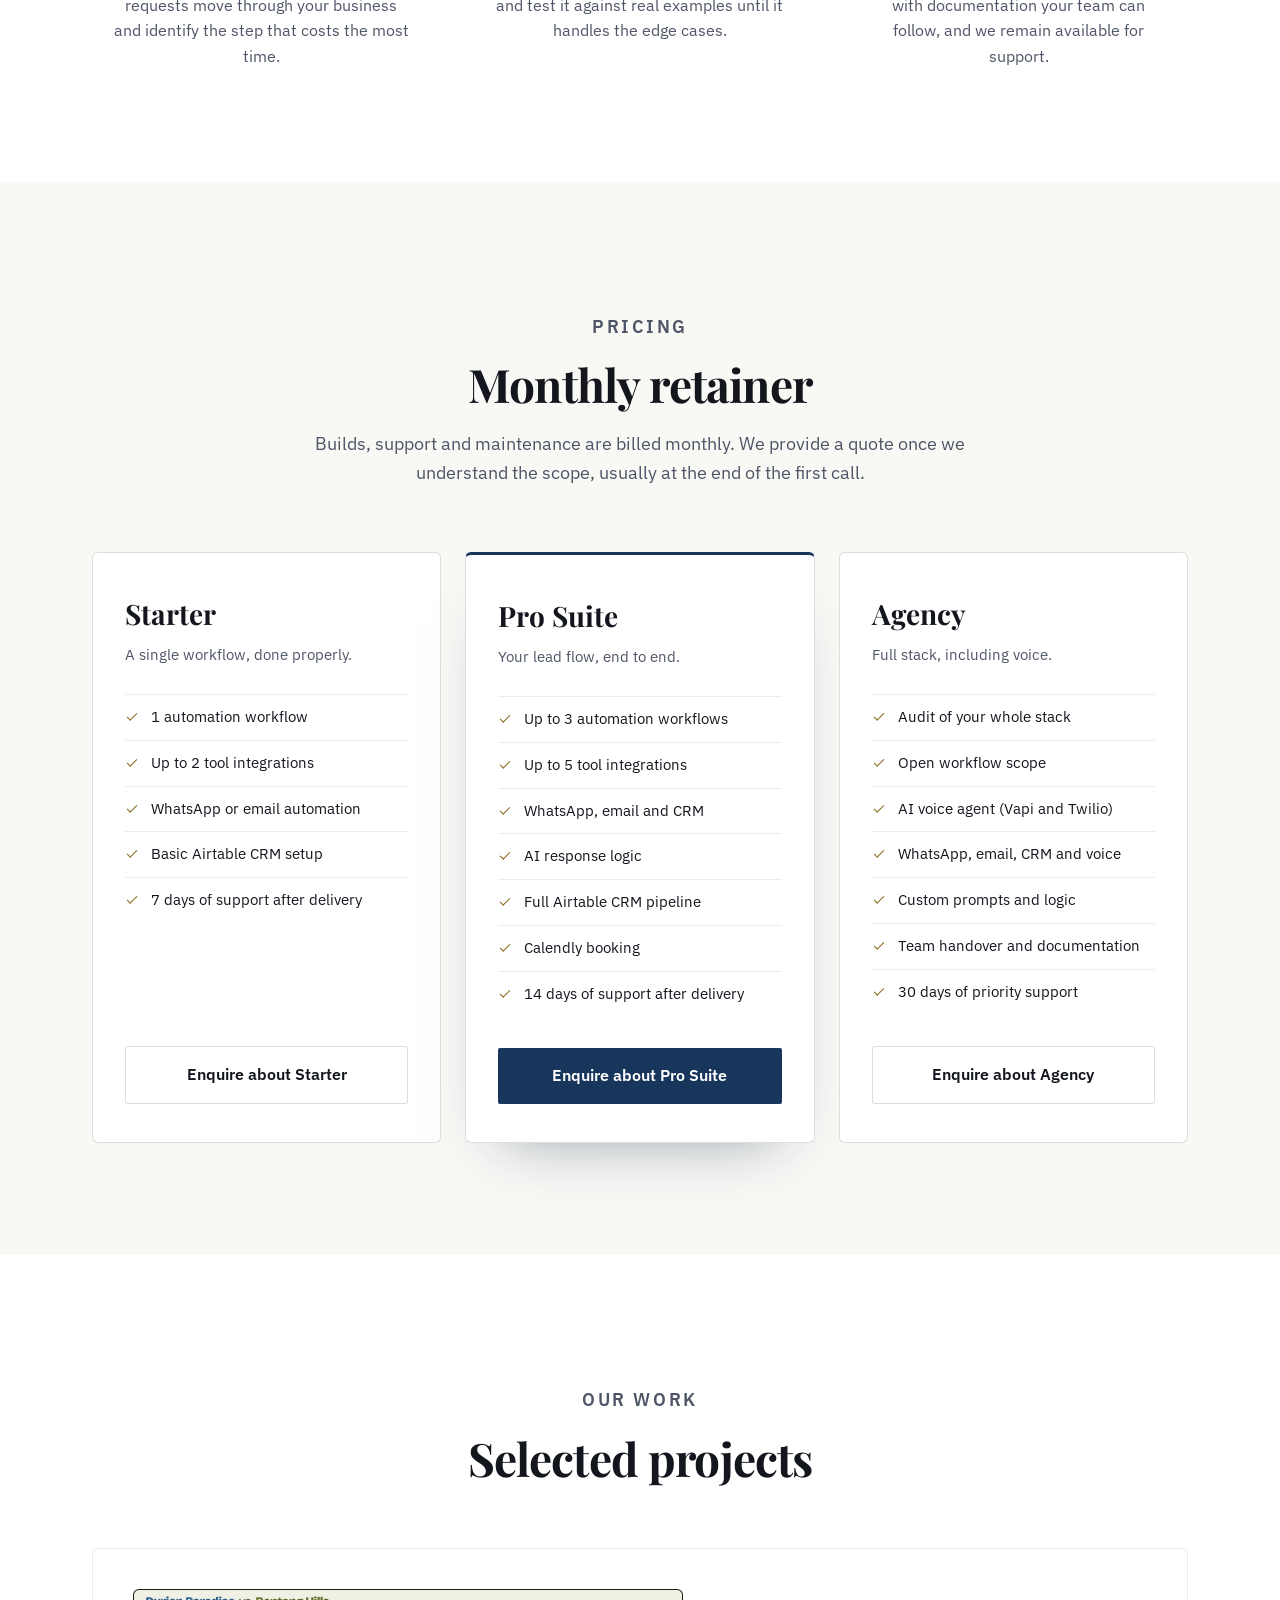
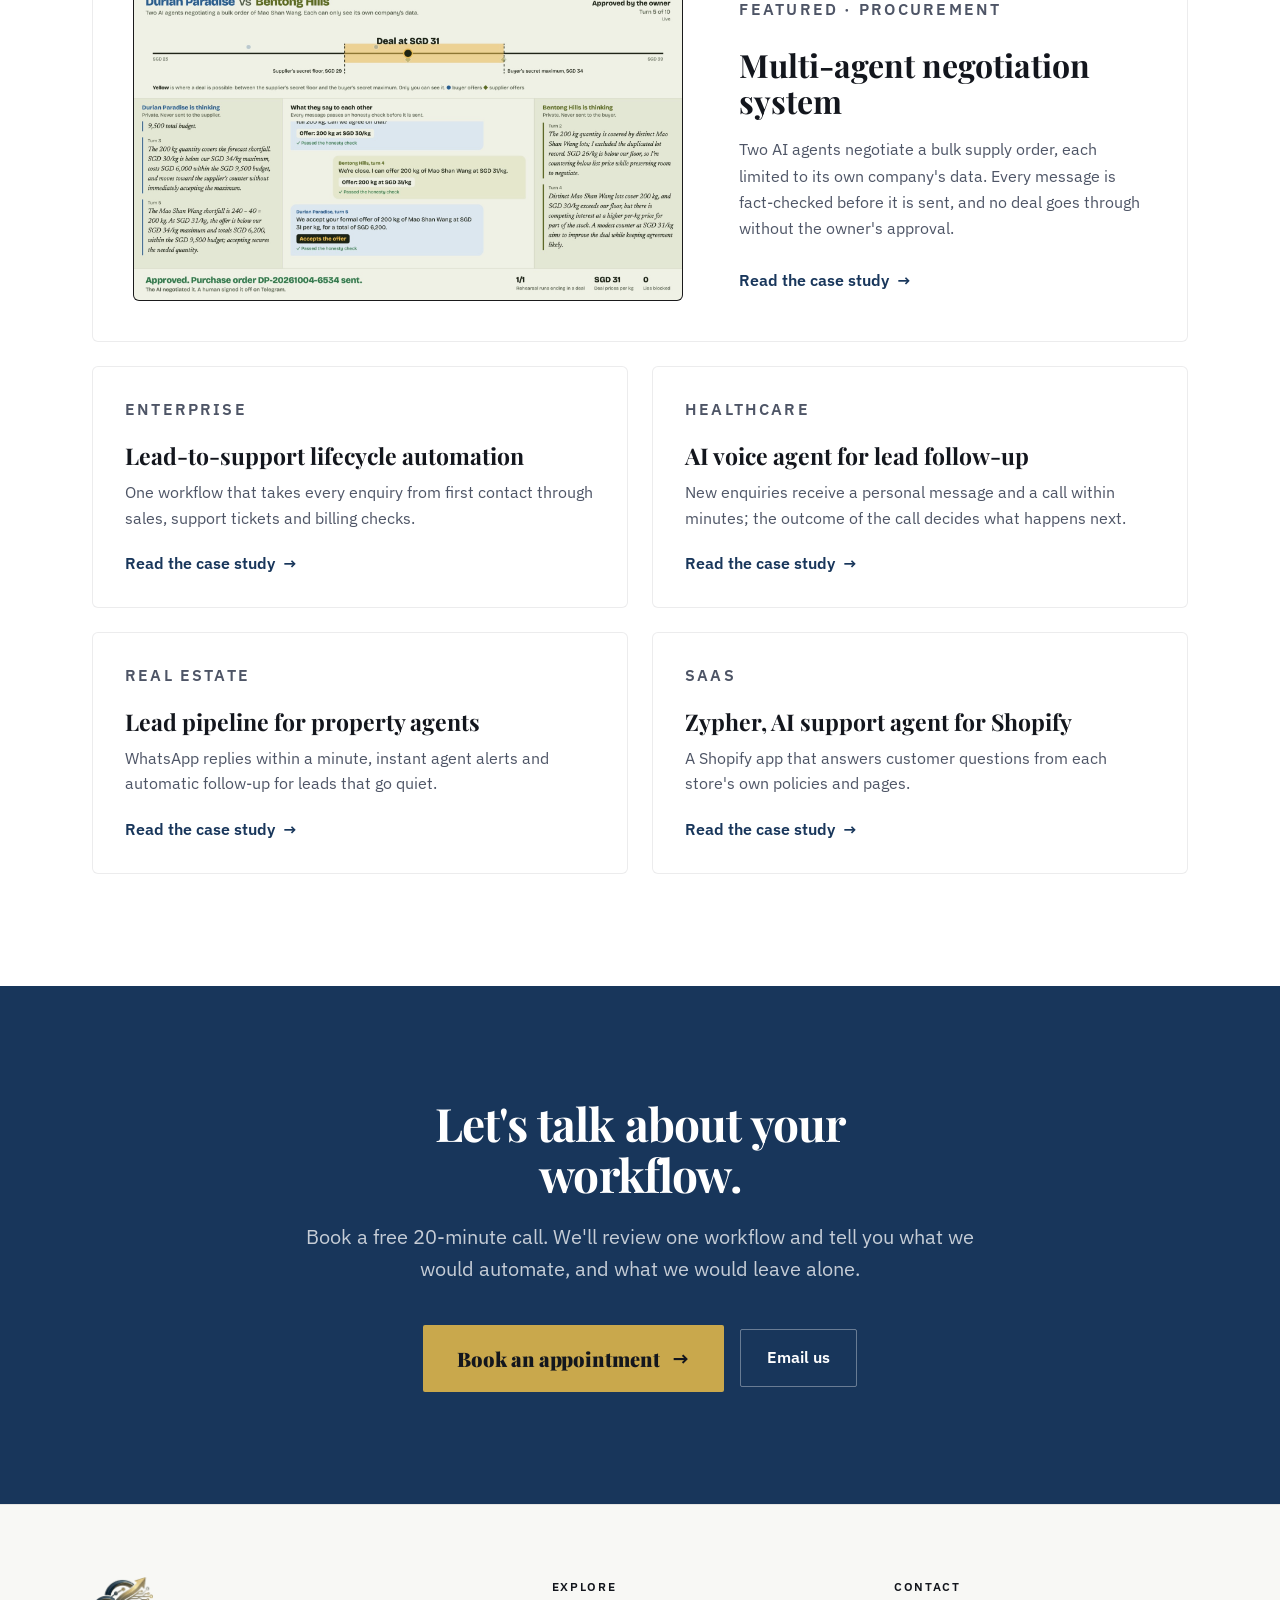
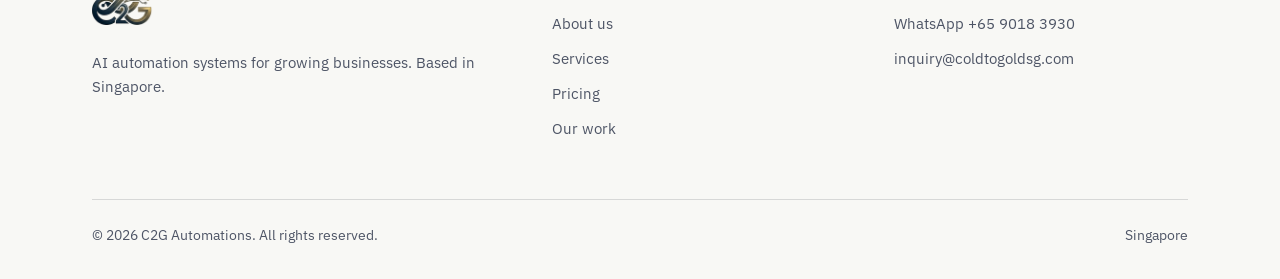
==== commit 33eb0e47: "rename brand to C2G Automations Co-Authored-By: Claude Opus 5.5 (1M context) <noreply@anthropic.com>" ====
--- a/index.html
+++ b/index.html
@@ -4,7 +4,7 @@
 <meta charset="UTF-8">
 <meta name="viewport" content="width=device-width, initial-scale=1.0">
 <title>Turn cold leads into gold clients</title>
-<meta name="description" content="ColdtoGold designs and deploys AI automation systems for growing businesses: lead follow-up, voice agents, support assistants, CRM sync and multi-agent systems.">
+<meta name="description" content="C2G Automations designs and deploys AI automation systems for growing businesses: lead follow-up, voice agents, support assistants, CRM sync and multi-agent systems.">
 <link rel="icon" type="image/png" href="assets/favicon.png">
 <link rel="apple-touch-icon" href="assets/apple-touch-icon.png">
 <link rel="preconnect" href="https://fonts.googleapis.com">
@@ -132,7 +132,7 @@
 
 <nav>
   <div class="nav-inner">
-    <a href="#" class="logo"><img class="logo-mark" src="assets/logo.png" alt="ColdtoGold"></a>
+    <a href="#" class="logo"><img class="logo-mark" src="assets/logo.png" alt="C2G Automations"></a>
     <ul class="nav-links">
       <li><a href="#about">About Us</a></li>
       <li><a href="#services">Services</a></li>
@@ -162,7 +162,7 @@
     <div class="fi">
       <p class="eyebrow">About us</p>
       <h2>Automation built around how your business already works.</h2>
-      <p class="about-intro">ColdtoGold is an AI automation studio based in Singapore. We build the systems that sit between a company's leads, customers and tools, so enquiries get answered, follow-ups happen and records stay accurate without anyone chasing them.</p>
+      <p class="about-intro">C2G (Cold to Gold) Automations is an AI automation studio based in Singapore. We build the systems that sit between a company's leads, customers and tools, so enquiries get answered, follow-ups happen and records stay accurate without anyone chasing them.</p>
     </div>
     <ul class="pillars fi">
       <li>
@@ -344,7 +344,7 @@
   <div class="wrap">
     <div class="ft-grid">
       <div class="ft-brand">
-        <a href="#" class="logo"><img class="logo-mark" src="assets/logo.png" alt="ColdtoGold"></a>
+        <a href="#" class="logo"><img class="logo-mark" src="assets/logo.png" alt="C2G Automations"></a>
         <p>AI automation systems for growing businesses. Based in Singapore.</p>
       </div>
       <div class="ft-col">
@@ -365,7 +365,7 @@
       </div>
     </div>
     <div class="ft-base">
-      <span>&copy; 2026 ColdtoGold. All rights reserved.</span>
+      <span>&copy; 2026 C2G Automations. All rights reserved.</span>
       <span>Singapore</span>
     </div>
   </div>
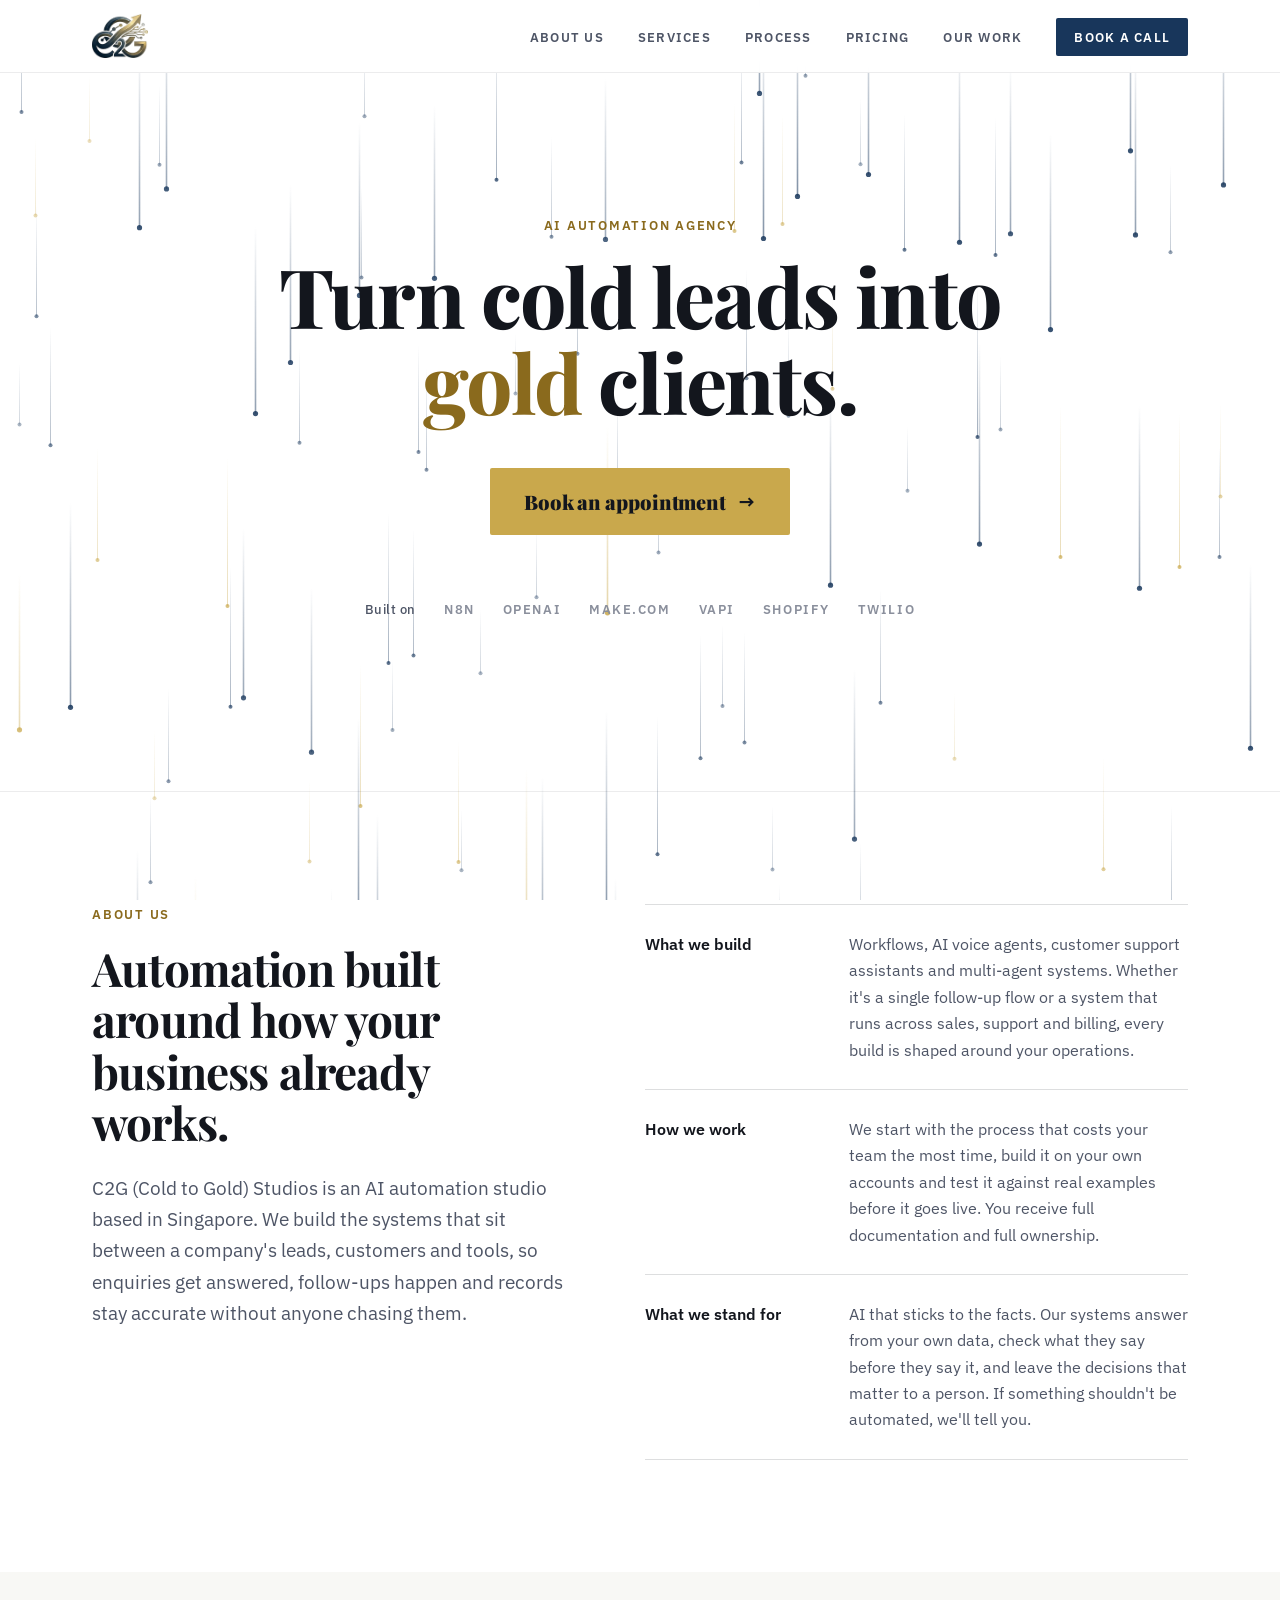
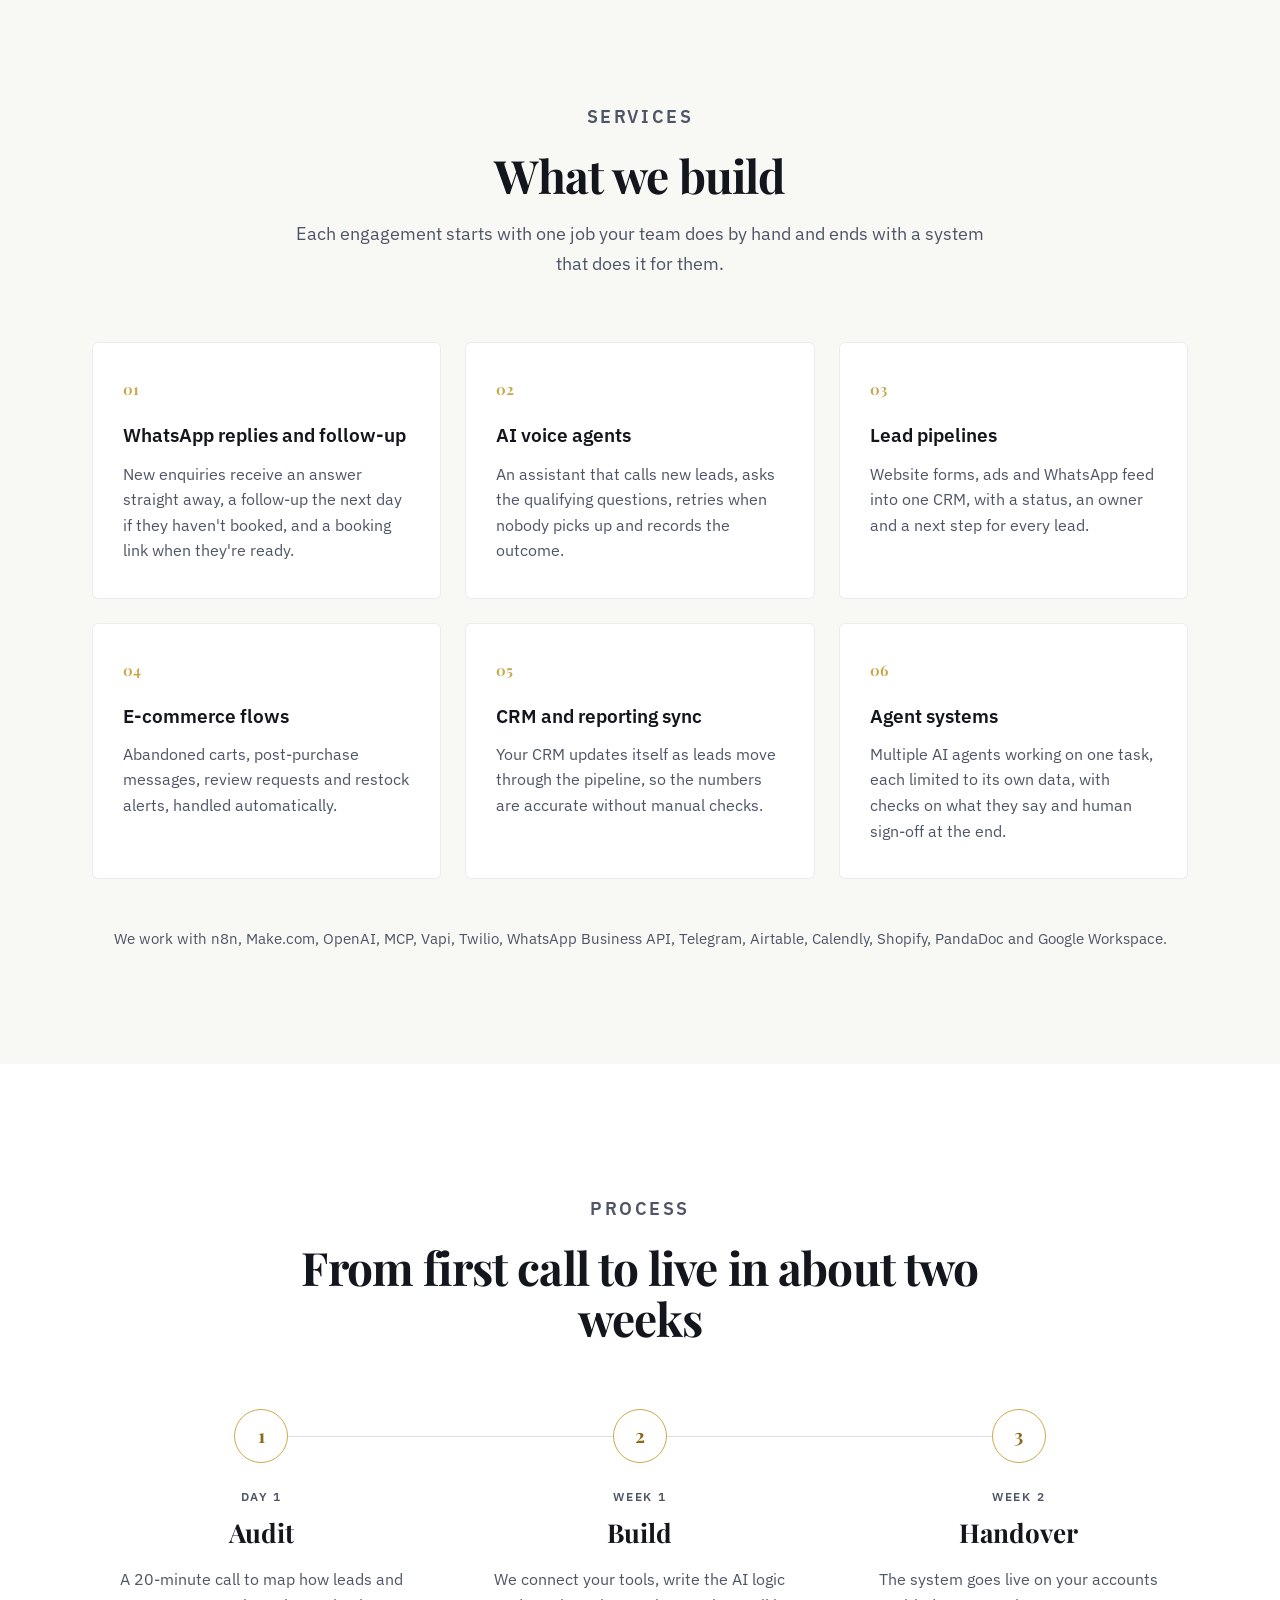
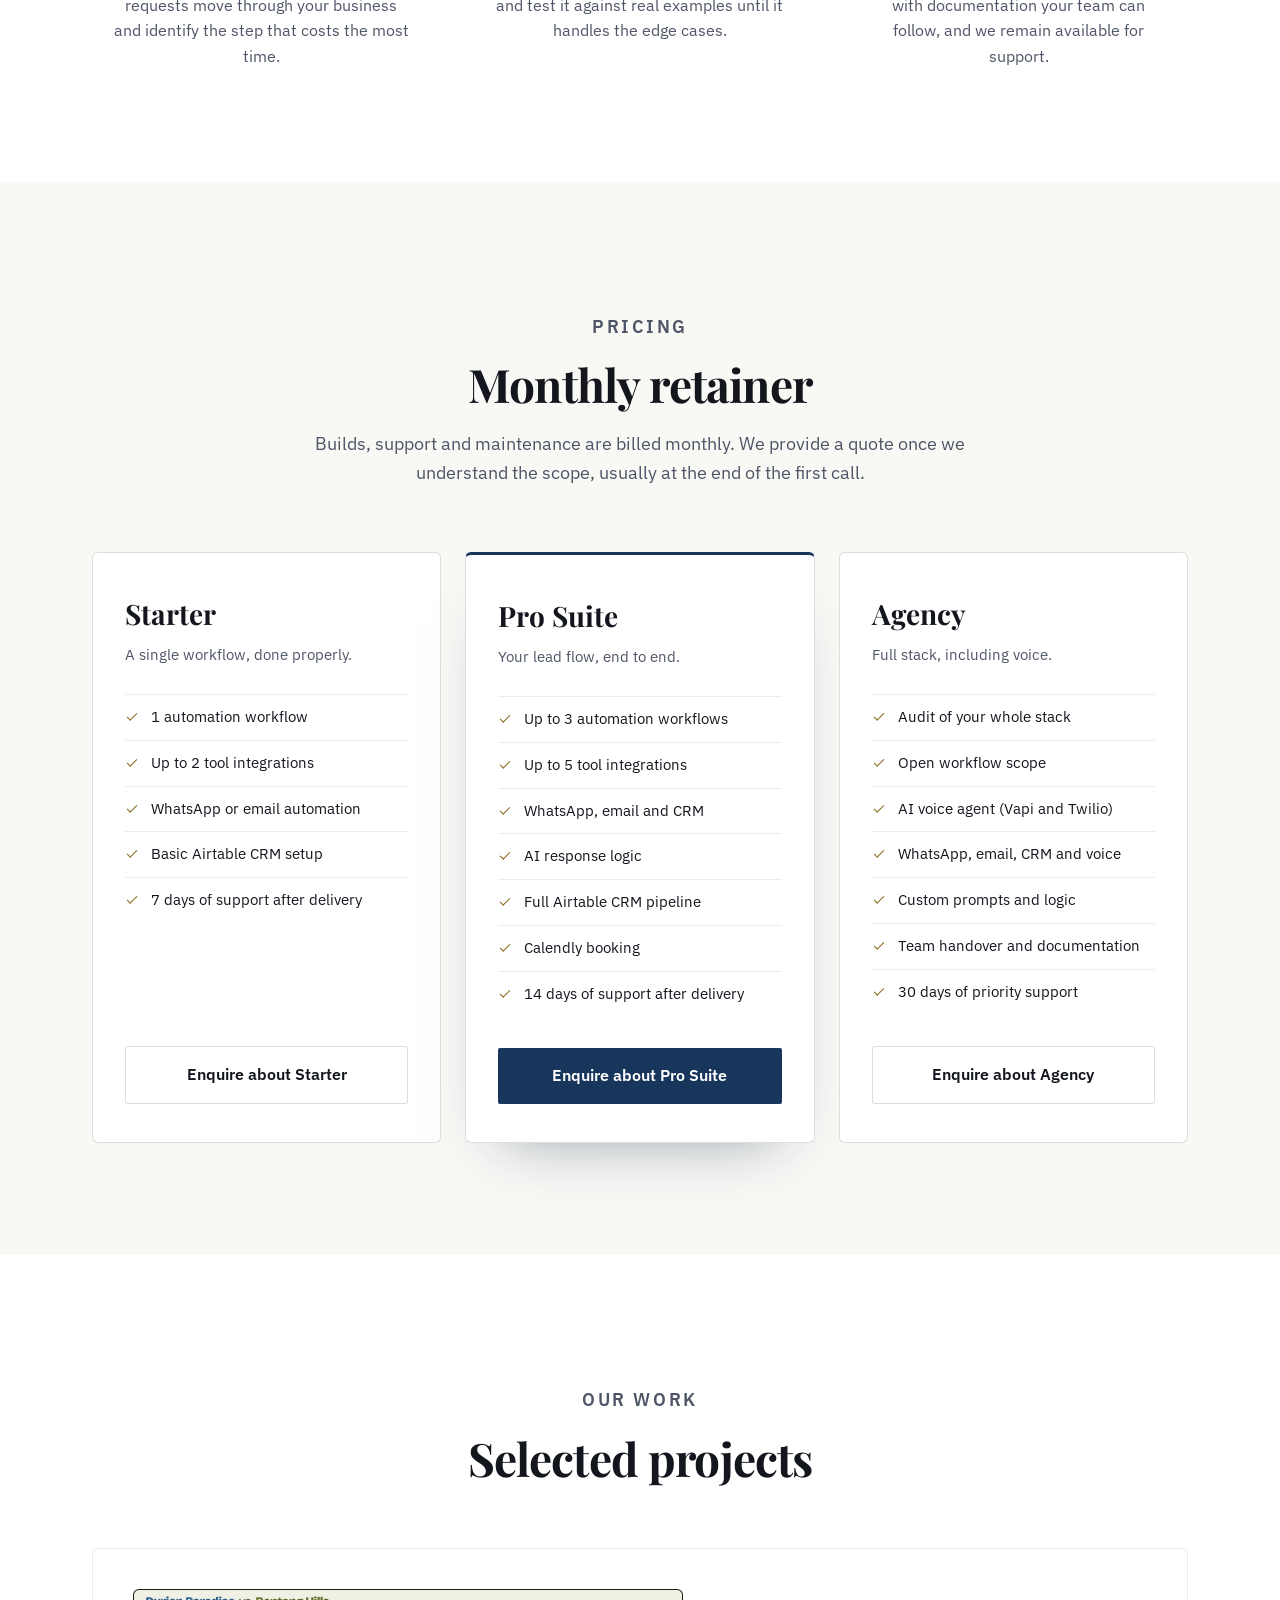
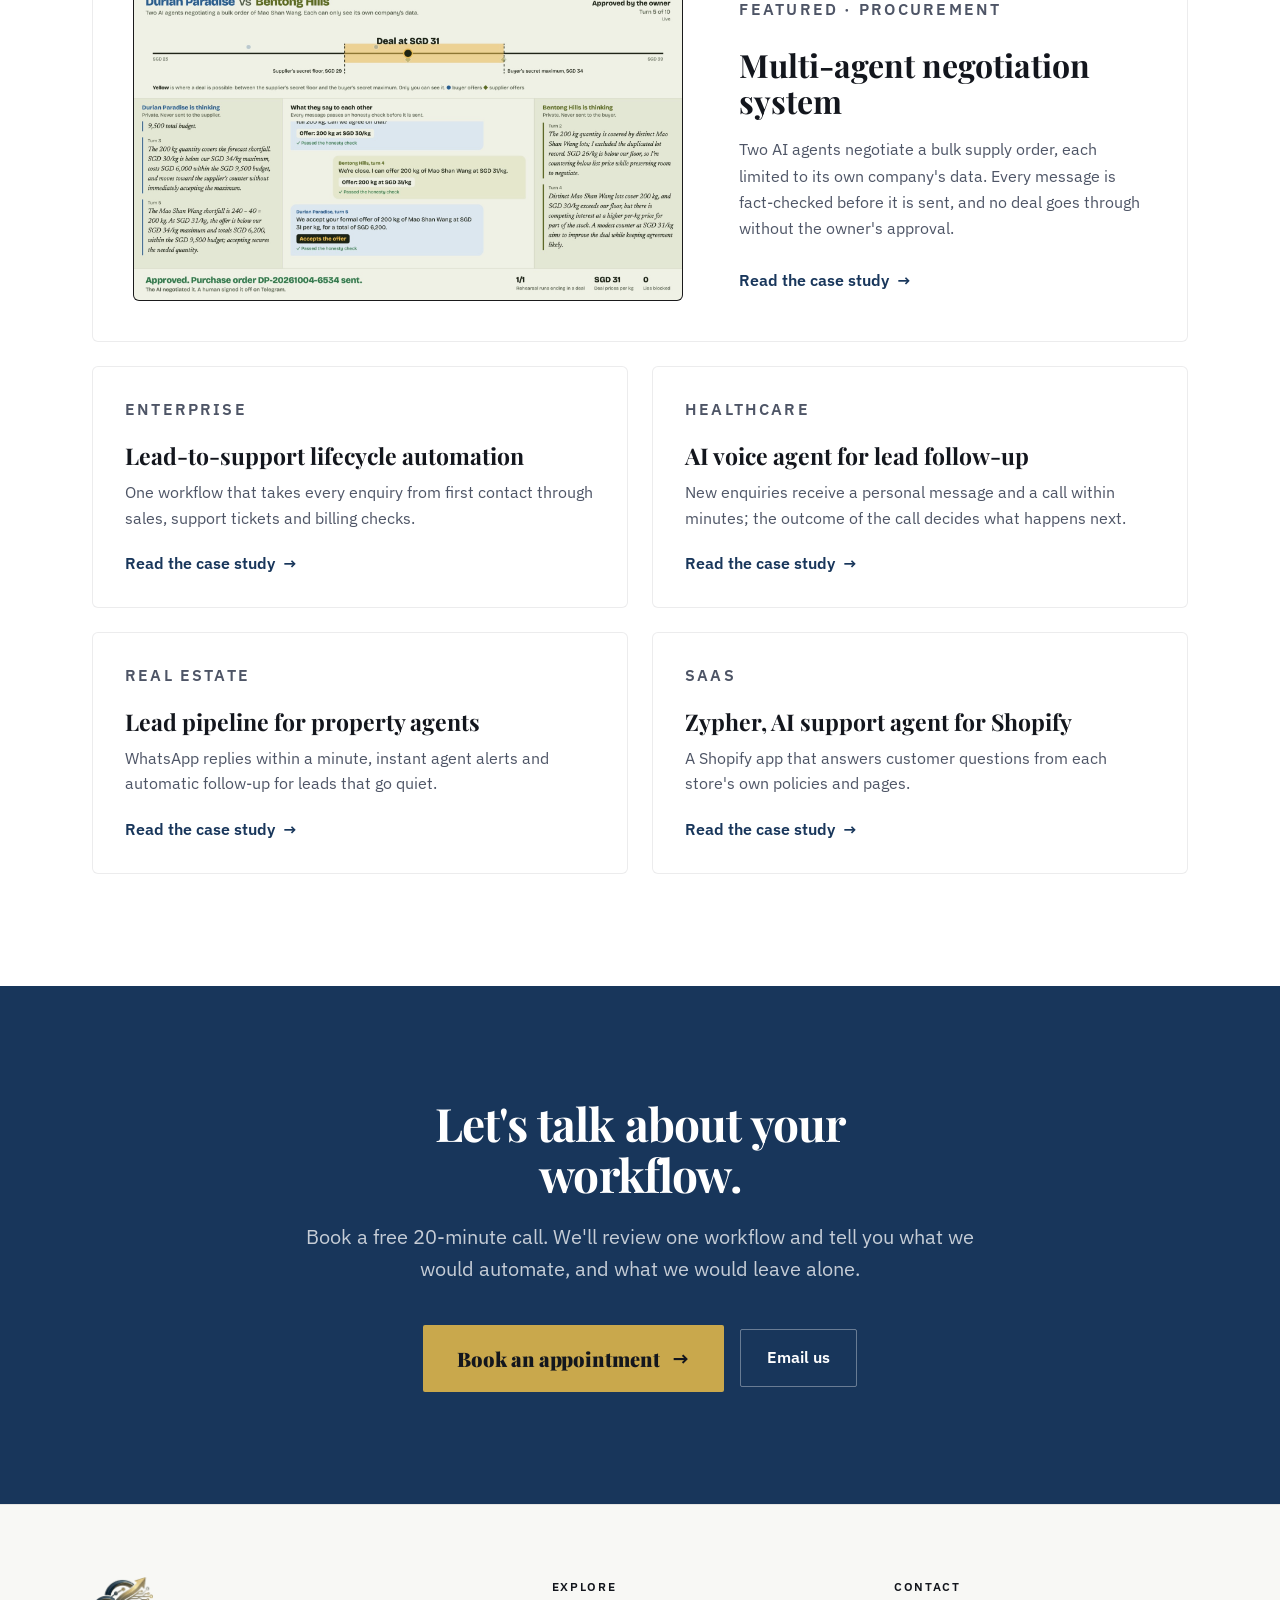
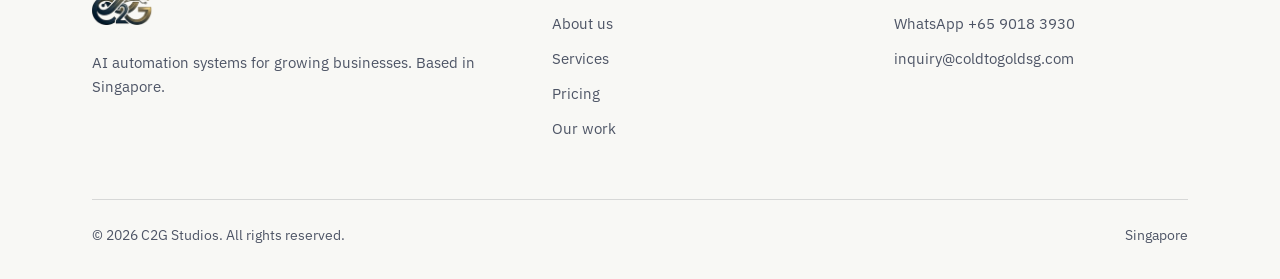
==== commit c73bd1fe: "rename brand to C2G Studios Co-Authored-By: Claude Opus 5.5 (1M context) <noreply@anthropic.com>" ====
--- a/index.html
+++ b/index.html
@@ -4,7 +4,7 @@
 <meta charset="UTF-8">
 <meta name="viewport" content="width=device-width, initial-scale=1.0">
 <title>Turn cold leads into gold clients</title>
-<meta name="description" content="C2G Automations designs and deploys AI automation systems for growing businesses: lead follow-up, voice agents, support assistants, CRM sync and multi-agent systems.">
+<meta name="description" content="C2G Studios designs and deploys AI automation systems for growing businesses: lead follow-up, voice agents, support assistants, CRM sync and multi-agent systems.">
 <link rel="icon" type="image/png" href="assets/favicon.png">
 <link rel="apple-touch-icon" href="assets/apple-touch-icon.png">
 <link rel="preconnect" href="https://fonts.googleapis.com">
@@ -132,7 +132,7 @@
 
 <nav>
   <div class="nav-inner">
-    <a href="#" class="logo"><img class="logo-mark" src="assets/logo.png" alt="C2G Automations"></a>
+    <a href="#" class="logo"><img class="logo-mark" src="assets/logo.png" alt="C2G Studios"></a>
     <ul class="nav-links">
       <li><a href="#about">About Us</a></li>
       <li><a href="#services">Services</a></li>
@@ -162,7 +162,7 @@
     <div class="fi">
       <p class="eyebrow">About us</p>
       <h2>Automation built around how your business already works.</h2>
-      <p class="about-intro">C2G (Cold to Gold) Automations is an AI automation studio based in Singapore. We build the systems that sit between a company's leads, customers and tools, so enquiries get answered, follow-ups happen and records stay accurate without anyone chasing them.</p>
+      <p class="about-intro">C2G (Cold to Gold) Studios is an AI automation studio based in Singapore. We build the systems that sit between a company's leads, customers and tools, so enquiries get answered, follow-ups happen and records stay accurate without anyone chasing them.</p>
     </div>
     <ul class="pillars fi">
       <li>
@@ -344,7 +344,7 @@
   <div class="wrap">
     <div class="ft-grid">
       <div class="ft-brand">
-        <a href="#" class="logo"><img class="logo-mark" src="assets/logo.png" alt="C2G Automations"></a>
+        <a href="#" class="logo"><img class="logo-mark" src="assets/logo.png" alt="C2G Studios"></a>
         <p>AI automation systems for growing businesses. Based in Singapore.</p>
       </div>
       <div class="ft-col">
@@ -365,7 +365,7 @@
       </div>
     </div>
     <div class="ft-base">
-      <span>&copy; 2026 C2G Automations. All rights reserved.</span>
+      <span>&copy; 2026 C2G Studios. All rights reserved.</span>
       <span>Singapore</span>
     </div>
   </div>
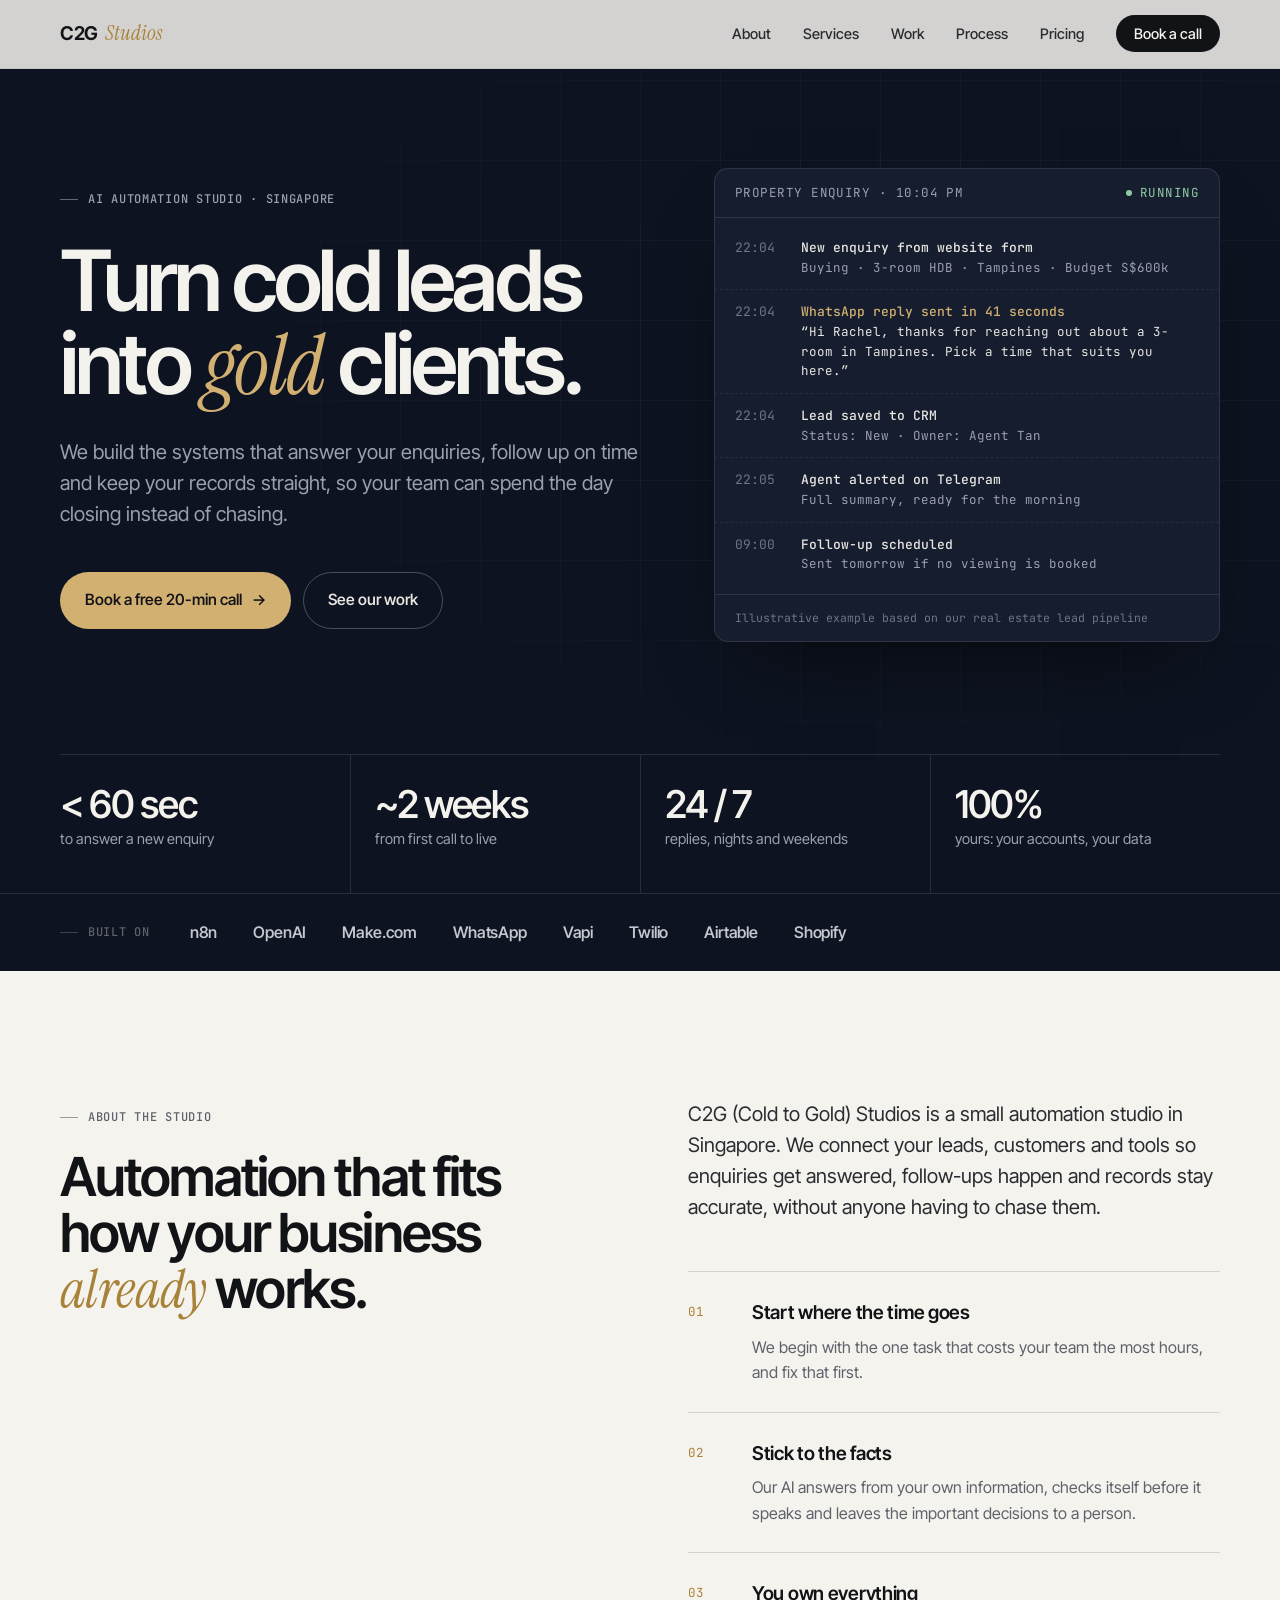
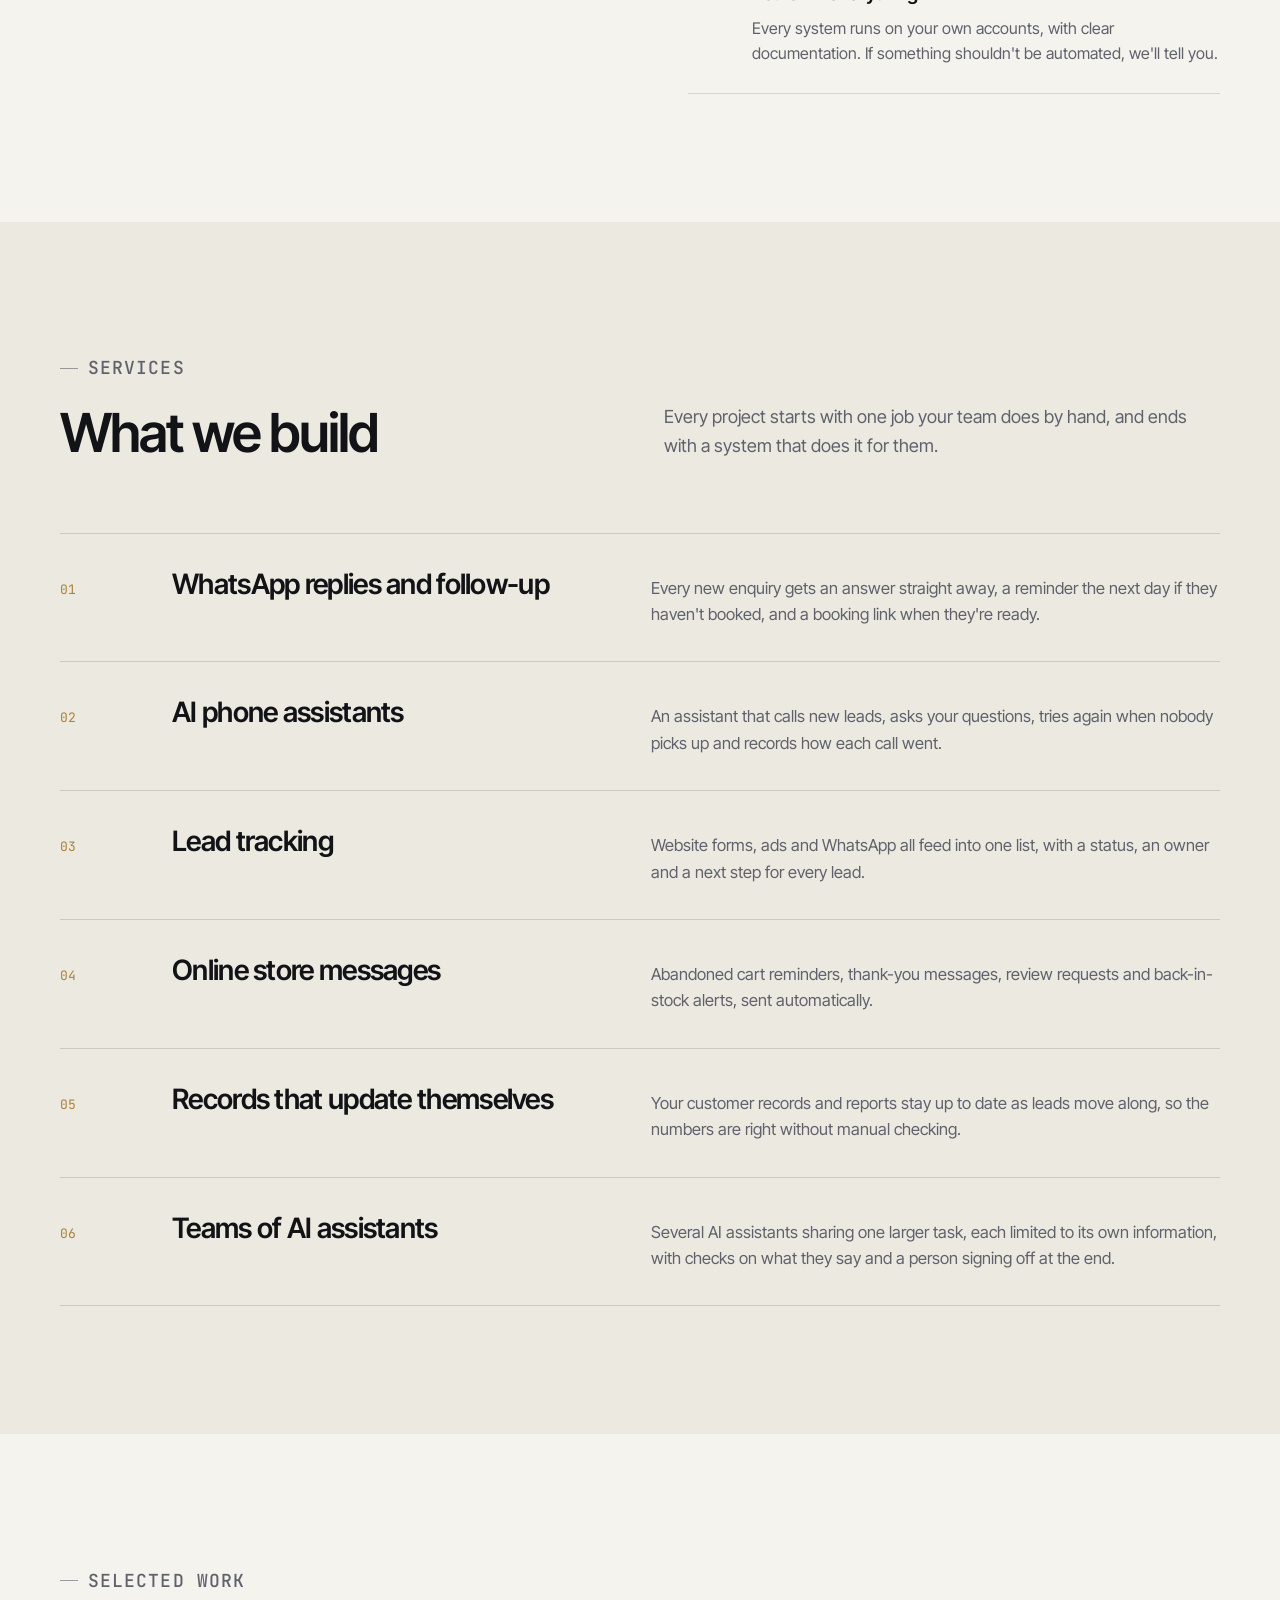
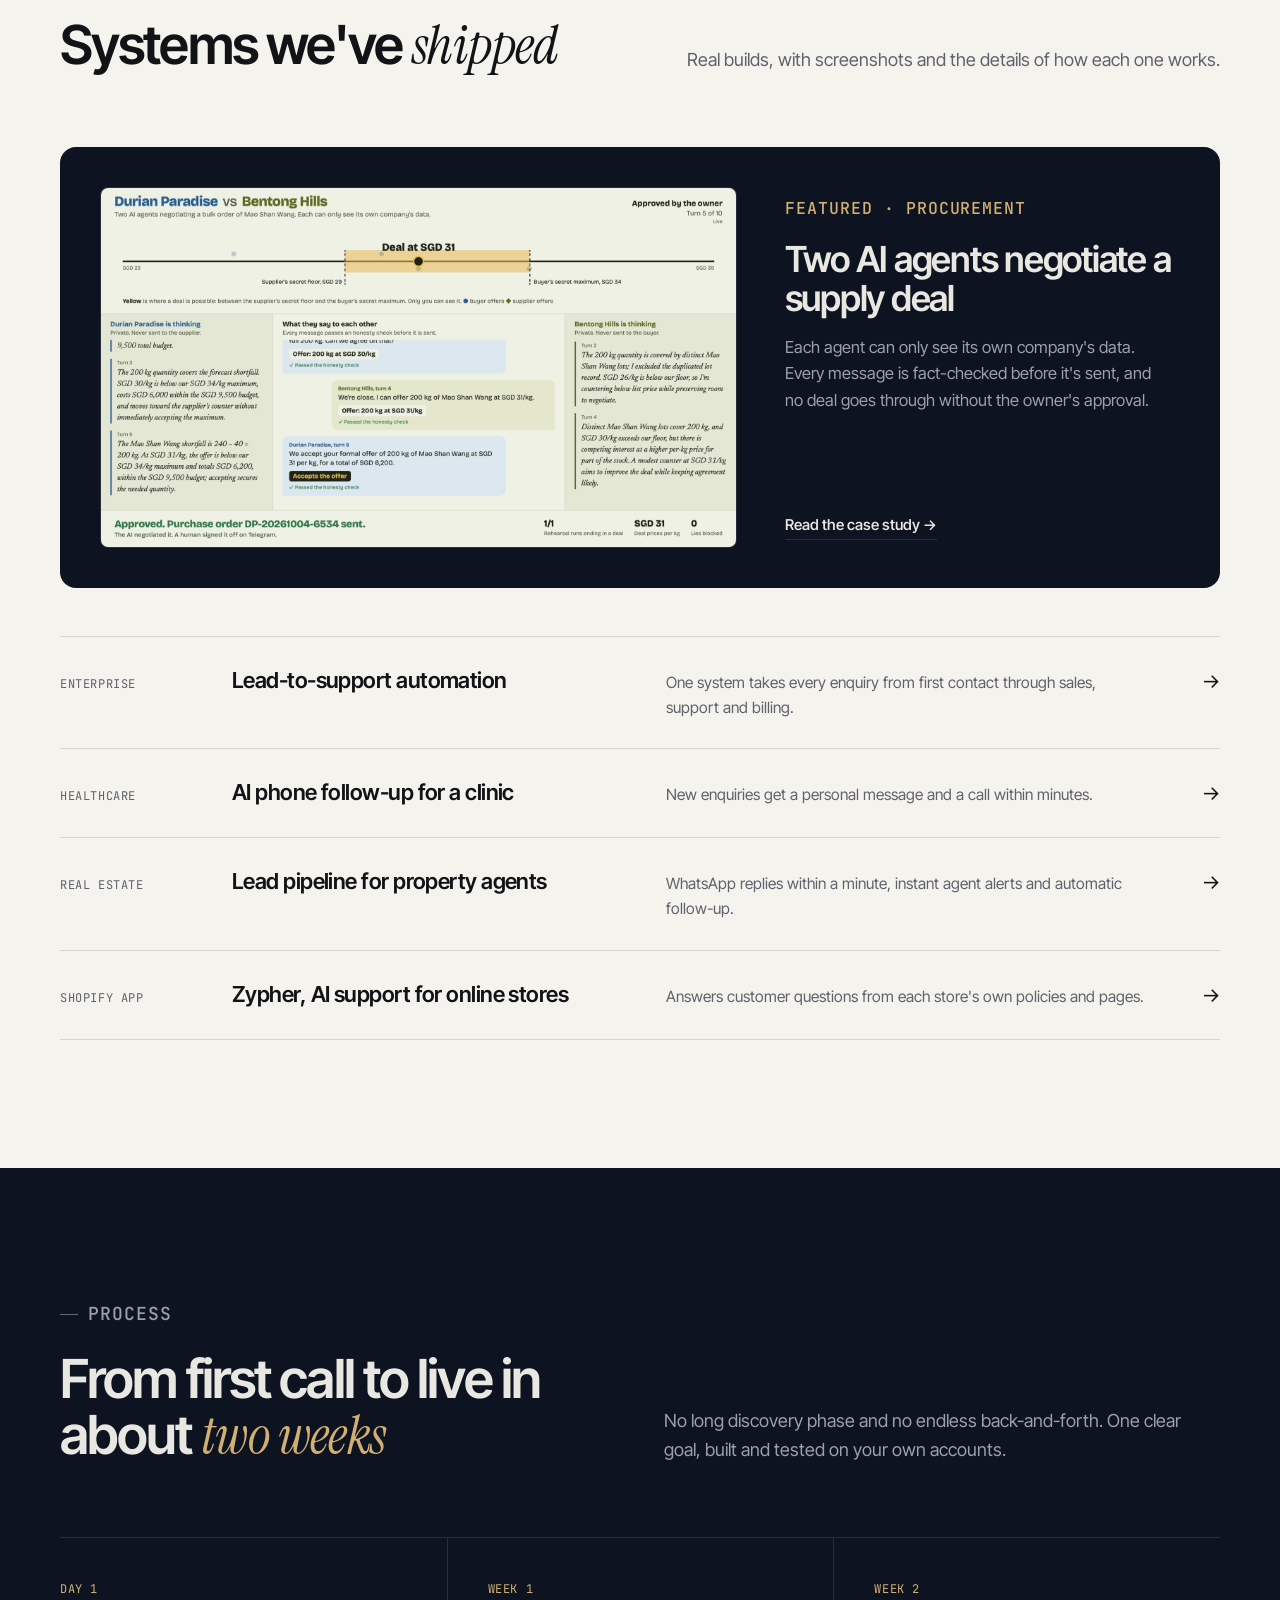
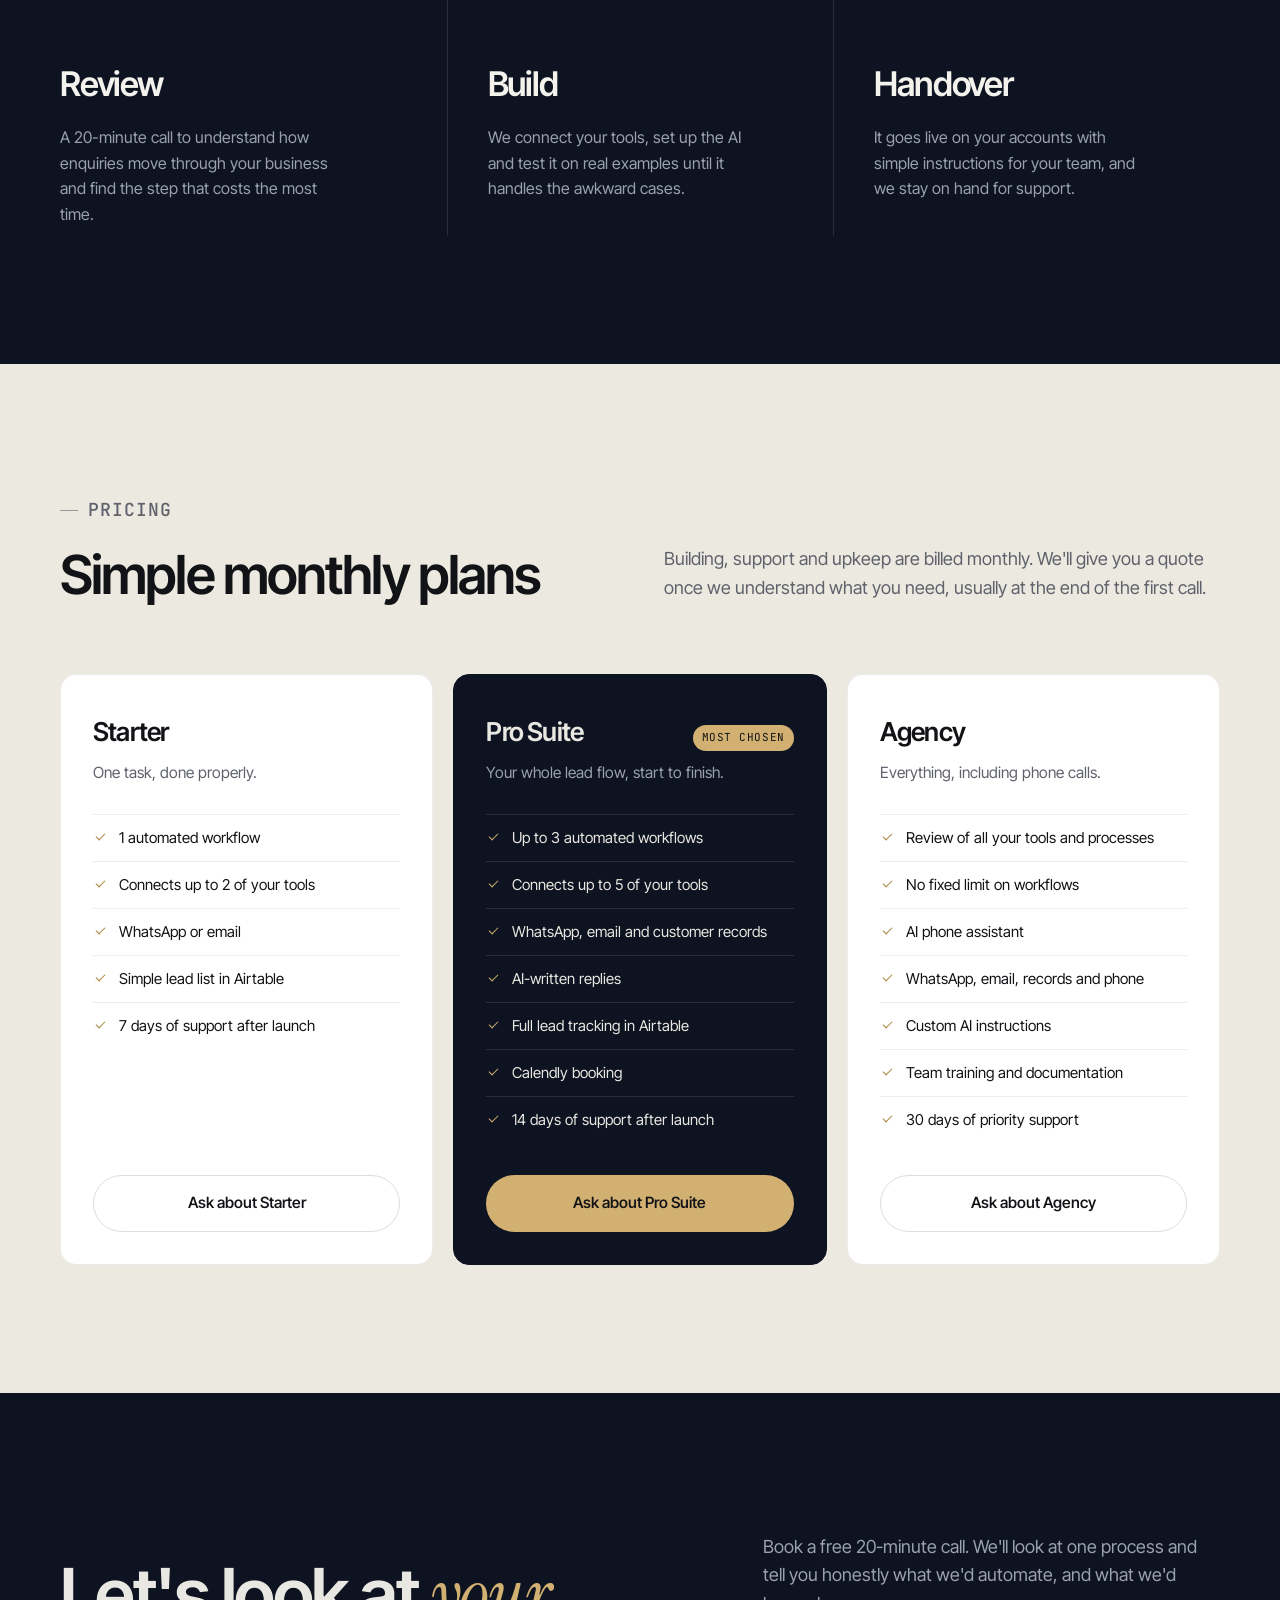
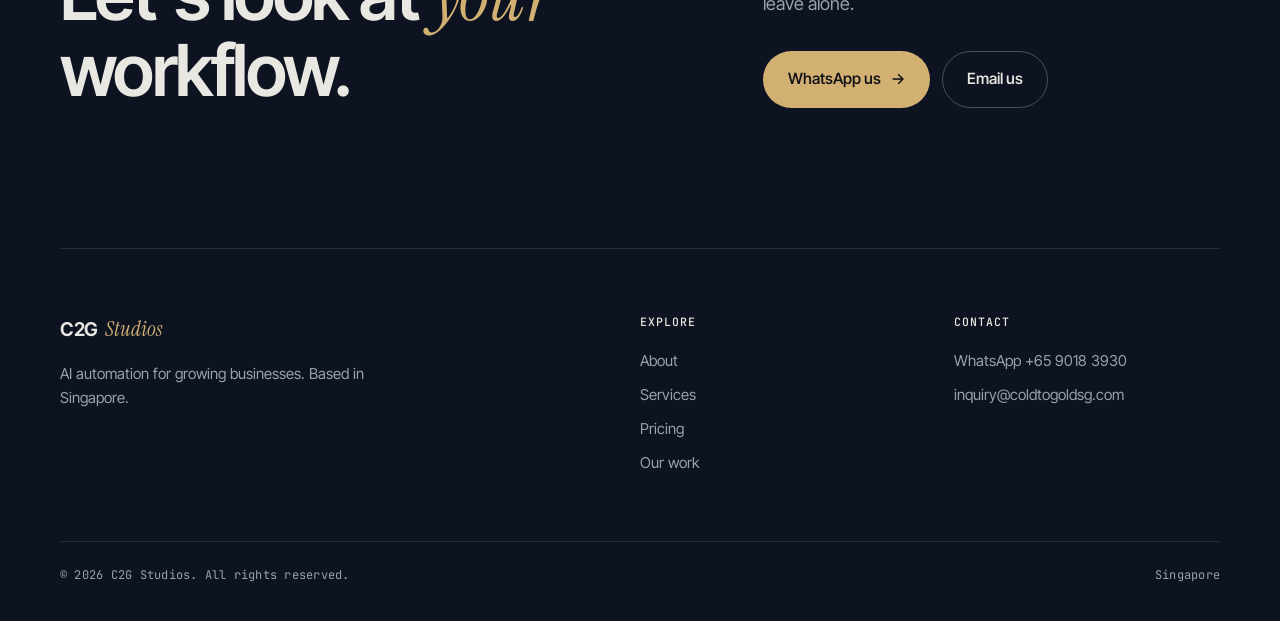
==== commit 68f142b6: "full site redesign: editorial type, dark hero with live-log visual, remove falling-line animation Co" ====
--- a/index.html
+++ b/index.html
@@ -3,128 +3,214 @@
 <head>
 <meta charset="UTF-8">
 <meta name="viewport" content="width=device-width, initial-scale=1.0">
-<title>Turn cold leads into gold clients</title>
-<meta name="description" content="C2G Studios designs and deploys AI automation systems for growing businesses: lead follow-up, voice agents, support assistants, CRM sync and multi-agent systems.">
+<title>C2G Studios — Turn cold leads into gold clients</title>
+<meta name="description" content="C2G Studios is a Singapore AI automation studio. We build lead follow-up, voice agents, support assistants, CRM sync and multi-agent systems for growing businesses.">
 <link rel="icon" type="image/png" href="assets/favicon.png">
 <link rel="apple-touch-icon" href="assets/apple-touch-icon.png">
 <link rel="preconnect" href="https://fonts.googleapis.com">
 <link rel="preconnect" href="https://fonts.gstatic.com" crossorigin>
-<link href="https://fonts.googleapis.com/css2?family=Playfair+Display:ital,wght@0,400..900;1,400..900&family=IBM+Plex+Sans:wght@400;500;600&display=swap" rel="stylesheet">
+<link href="https://fonts.googleapis.com/css2?family=Inter+Tight:wght@400;500;550;600;650&family=Instrument+Serif:ital@0;1&family=JetBrains+Mono:wght@400;500&display=swap" rel="stylesheet">
 <link rel="stylesheet" href="assets/site.css">
 <style>
   /* ---- HERO ---- */
-  #hero {
-    min-height: min(88vh, 860px); display: flex; align-items: center;
-    padding: 140px 0 96px; text-align: center;
-    border-bottom: 1px solid var(--rule-lt);
-  }
-  #hero .wrap { width: 100%; }
-  #hero h1 { margin: 0 auto; font-weight: 750; }
-  #hero .actions { justify-content: center; margin-top: 44px; }
-  .btn-book {
-    background: var(--gold-lt); color: var(--ink);
-    font-family: var(--ff-h); font-weight: 900; font-size: 20px; letter-spacing: -0.005em;
-    padding: 17px 34px; gap: 12px;
-  }
-  .btn-book::after { content: '\2192'; font-family: var(--ff-b); font-weight: 600; }
-  .btn-book:hover { background: var(--gold-lt); color: var(--ink); }
-  .built-on {
-    margin-top: 64px; display: flex; flex-wrap: wrap; justify-content: center; align-items: center;
-    gap: 10px 28px; font-size: 13px; font-weight: 600; letter-spacing: 0.12em;
-    text-transform: uppercase; color: #8A8F9C;
-  }
-  .built-on span:first-child { color: var(--muted); font-weight: 500; letter-spacing: 0.04em; text-transform: none; }
+  #hero { padding: 168px 0 0; position: relative; overflow: hidden; }
+  #hero::before {
+    content: ''; position: absolute; inset: 0; pointer-events: none;
+    background-image:
+      linear-gradient(to right, rgba(233,231,225,0.045) 1px, transparent 1px),
+      linear-gradient(to bottom, rgba(233,231,225,0.045) 1px, transparent 1px);
+    background-size: 80px 80px;
+    mask-image: radial-gradient(ellipse 80% 70% at 70% 40%, #000 30%, transparent 75%);
+    -webkit-mask-image: radial-gradient(ellipse 80% 70% at 70% 40%, #000 30%, transparent 75%);
+  }
+  .hero-grid { display: grid; grid-template-columns: 1.15fr 1fr; gap: 72px; align-items: center; position: relative; }
+  #hero .label { margin-bottom: 30px; }
+  #hero h1 { color: #F4F2EC; }
+  #hero h1 .serif { color: var(--gold-lt); letter-spacing: -0.02em; }
+  #hero .lede { margin: 30px 0 42px; max-width: 30em; }
+
+  /* the activity log */
+  .log {
+    background: var(--night-2); border: 1px solid var(--rule-night); border-radius: 14px;
+    box-shadow: 0 40px 80px -40px rgba(0,0,0,0.7);
+    font-family: var(--ff-m); font-size: 13px; overflow: hidden;
+  }
+  .log-head {
+    display: flex; justify-content: space-between; align-items: center; gap: 12px;
+    padding: 14px 20px; border-bottom: 1px solid var(--rule-night);
+    color: var(--on-night-muted); font-size: 11.5px; letter-spacing: 0.04em; text-transform: uppercase;
+  }
+  .log-head .live { display: inline-flex; align-items: center; gap: 8px; color: #8FC9A3; }
+  .log-head .live::before { content: ''; width: 6px; height: 6px; border-radius: 50%; background: currentColor; }
+  .log ol { list-style: none; padding: 8px 0; }
+  .log li {
+    display: grid; grid-template-columns: 52px 1fr; gap: 14px;
+    padding: 12px 20px; line-height: 1.5;
+  }
+  .log li + li { border-top: 1px dashed rgba(233,231,225,0.07); }
+  .log time { color: #6E7584; }
+  .log b { color: var(--on-night); font-weight: 500; display: block; }
+  .log span { color: var(--on-night-muted); font-size: 12.5px; }
+  .log q { color: var(--on-night); quotes: '“' '”'; }
+  .log .ok b { color: var(--gold-lt); }
+  .log-foot {
+    padding: 14px 20px; border-top: 1px solid var(--rule-night);
+    color: #6E7584; font-size: 11.5px;
+  }
+
+  .hero-stats {
+    margin-top: 112px; border-top: 1px solid var(--rule-night);
+    display: grid; grid-template-columns: repeat(4, 1fr); position: relative;
+  }
+  .hero-stats div { padding: 28px 24px 40px 0; }
+  .hero-stats div + div { padding-left: 24px; border-left: 1px solid var(--rule-night); }
+  .hero-stats strong {
+    display: block; font-weight: 550; font-size: clamp(28px, 3vw, 40px);
+    letter-spacing: -0.035em; color: #F4F2EC; line-height: 1.1;
+  }
+  .hero-stats span { font-size: 14.5px; color: var(--on-night-muted); }
+
+  .tools {
+    background: var(--night); border-top: 1px solid var(--rule-night);
+    padding: 26px 0; overflow: hidden;
+  }
+  .tools .wrap { display: flex; align-items: center; gap: 40px; flex-wrap: wrap; }
+  .tools .label { flex-shrink: 0; }
+  .tools ul { display: flex; flex-wrap: wrap; gap: 10px 36px; list-style: none; }
+  .tools li { font-weight: 550; font-size: 16px; color: #C4C7CF; letter-spacing: -0.01em; }
 
   /* ---- ABOUT ---- */
-  .about-grid { display: grid; grid-template-columns: 1fr 1.15fr; gap: 80px; align-items: start; }
-  .about-grid h2 { margin-bottom: 24px; }
-  .about-intro { font-size: 19px; color: var(--muted); }
-  .pillars { list-style: none; border-top: 1px solid var(--rule); }
-  .pillars li { padding: 26px 0; border-bottom: 1px solid var(--rule); display: grid; grid-template-columns: 180px 1fr; gap: 24px; }
-  .pillars h3 { font-size: 16px; color: var(--ink); }
-  .pillars p { font-size: 16px; color: var(--muted); }
+  .about { display: grid; grid-template-columns: 1fr 1fr; gap: 96px; }
+  .about h2 { margin-top: 22px; }
+  .about h2 .serif { color: var(--gold); }
+  .about-copy > p { font-size: 20px; line-height: 1.55; color: var(--ink-2); margin-bottom: 48px; }
+  .principles { list-style: none; border-top: 1px solid var(--rule); counter-reset: p; }
+  .principles li {
+    counter-increment: p; padding: 26px 0; border-bottom: 1px solid var(--rule);
+    display: grid; grid-template-columns: 56px 1fr; gap: 8px;
+  }
+  .principles li::before {
+    content: counter(p, decimal-leading-zero); font-family: var(--ff-m); font-size: 12.5px; color: var(--gold); padding-top: 4px;
+  }
+  .principles h3 { font-size: 19px; margin-bottom: 6px; }
+  .principles p { color: var(--muted); font-size: 16px; }
 
   /* ---- SERVICES ---- */
-  .svc-grid { display: grid; grid-template-columns: repeat(3, 1fr); gap: 24px; }
-  .svc { background: #fff; border: 1px solid var(--rule-lt); border-radius: 6px; padding: 34px 30px; }
-  .svc-n { font-family: var(--ff-h); font-size: 15px; font-weight: 700; color: var(--gold-lt); margin-bottom: 18px; }
-  .svc h3 { font-size: 19px; margin-bottom: 10px; }
-  .svc p { font-size: 15.5px; color: var(--muted); }
-  .tools-line { text-align: center; margin-top: 48px; font-size: 15px; color: var(--muted); }
+  .svc-list { list-style: none; border-top: 1px solid var(--rule); }
+  .svc-list li {
+    display: grid; grid-template-columns: 80px 1.1fr 1.4fr; gap: 32px; align-items: baseline;
+    padding: 34px 0; border-bottom: 1px solid var(--rule);
+    transition: background 0.25s, padding 0.25s;
+  }
+  .svc-list .n { font-family: var(--ff-m); font-size: 13px; color: var(--gold); }
+  .svc-list h3 { font-size: clamp(22px, 2.2vw, 28px); letter-spacing: -0.025em; line-height: 1.15; }
+  .svc-list p { color: var(--muted); font-size: 16.5px; }
+  @media (hover: hover) {
+    .svc-list li:hover { background: var(--white); padding-left: 20px; padding-right: 20px; }
+  }
+
+  /* ---- WORK ---- */
+  .feature {
+    display: grid; grid-template-columns: 1.4fr 1fr; gap: 0; text-decoration: none;
+    background: var(--night); color: var(--on-night); border-radius: 16px; overflow: hidden;
+    margin-bottom: 20px;
+  }
+  .feature figure { padding: 40px 0 40px 40px; }
+  .feature figure img { border-radius: 8px; border: 1px solid var(--rule-night); width: 100%; height: auto; transition: transform 0.6s cubic-bezier(.2,.7,.2,1); }
+  .feature:hover figure img { transform: scale(1.015); }
+  .feature-copy { padding: 48px; display: flex; flex-direction: column; justify-content: space-between; gap: 32px; }
+  .feature .label { color: var(--gold-lt); }
+  .feature h3 { font-size: clamp(28px, 2.8vw, 38px); line-height: 1.08; letter-spacing: -0.035em; margin: 18px 0 16px; }
+  .feature p { color: var(--on-night-muted); font-size: 16.5px; }
+  .feature .link { color: var(--on-night); border-color: var(--rule-night); align-self: flex-start; }
+  .feature:hover .link { border-color: var(--on-night); }
+
+  .work-rows { list-style: none; border-top: 1px solid var(--rule); margin-top: 48px; }
+  .work-rows a {
+    display: grid; grid-template-columns: 140px 1fr 1.2fr 40px; gap: 32px; align-items: baseline;
+    padding: 28px 0; border-bottom: 1px solid var(--rule); text-decoration: none;
+    transition: padding 0.25s, background 0.25s;
+  }
+  .work-rows .tag { font-family: var(--ff-m); font-size: 12px; letter-spacing: 0.05em; text-transform: uppercase; color: var(--muted); }
+  .work-rows h3 { font-size: 22px; letter-spacing: -0.025em; line-height: 1.2; }
+  .work-rows p { color: var(--muted); font-size: 15.5px; }
+  .work-rows .go { justify-self: end; font-size: 20px; transition: transform 0.25s; }
+  @media (hover: hover) {
+    .work-rows a:hover { background: var(--white); padding-left: 20px; padding-right: 20px; }
+    .work-rows a:hover .go { transform: translateX(4px); color: var(--gold); }
+  }
 
   /* ---- PROCESS ---- */
-  .steps { display: grid; grid-template-columns: repeat(3, 1fr); gap: 40px; list-style: none; position: relative; }
-  .steps::before {
-    content: ''; position: absolute; top: 27px; left: 16.66%; right: 16.66%;
-    height: 1px; background: var(--rule);
-  }
-  .steps li { text-align: center; position: relative; }
-  .step-dot {
-    width: 54px; height: 54px; border-radius: 50%; margin: 0 auto 24px;
-    background: var(--paper); border: 1px solid var(--gold-lt);
-    display: flex; align-items: center; justify-content: center;
-    font-family: var(--ff-h); font-weight: 700; font-size: 19px; color: var(--gold);
-  }
-  .step-when { font-size: 12px; font-weight: 600; letter-spacing: 0.14em; text-transform: uppercase; color: var(--muted); margin-bottom: 6px; }
-  .steps h3 { font-family: var(--ff-h); font-size: 26px; font-weight: 700; margin-bottom: 12px; }
-  .steps p { font-size: 15.5px; color: var(--muted); max-width: 30ch; margin: 0 auto; }
+  .steps { list-style: none; display: grid; grid-template-columns: repeat(3, 1fr); gap: 0; border-top: 1px solid var(--rule-night); }
+  .steps li { padding: 36px 40px 8px 0; }
+  .steps li + li { padding-left: 40px; border-left: 1px solid var(--rule-night); }
+  .steps .when { font-family: var(--ff-m); font-size: 12px; letter-spacing: 0.05em; text-transform: uppercase; color: var(--gold-lt); }
+  .steps h3 { font-size: 34px; letter-spacing: -0.035em; margin: 56px 0 14px; color: #F4F2EC; }
+  .steps p { color: var(--on-night-muted); font-size: 16px; max-width: 30ch; }
 
   /* ---- PRICING ---- */
-  .plans { display: grid; grid-template-columns: repeat(3, 1fr); gap: 24px; align-items: stretch; }
+  .plans { display: grid; grid-template-columns: repeat(3, 1fr); gap: 20px; align-items: stretch; }
   .plan {
-    background: #fff; border: 1px solid var(--rule); border-radius: 6px;
-    padding: 38px 32px; display: flex; flex-direction: column;
-  }
-  .plan.featured { border-top: 3px solid var(--navy); box-shadow: 0 30px 60px -40px rgba(15,36,64,0.5); }
-  .plan h3 { font-family: var(--ff-h); font-size: 28px; font-weight: 700; }
-  .plan-for { font-size: 15px; color: var(--muted); margin: 6px 0 26px; }
+    background: var(--white); border: 1px solid var(--rule-lt); border-radius: 16px;
+    padding: 36px 32px 32px; display: flex; flex-direction: column;
+  }
+  .plan-top { display: flex; justify-content: space-between; align-items: baseline; gap: 12px; }
+  .plan h3 { font-size: 26px; letter-spacing: -0.03em; }
+  .plan .badge { font-family: var(--ff-m); font-size: 11px; letter-spacing: 0.05em; text-transform: uppercase; color: var(--ink); background: var(--gold-lt); padding: 4px 9px; border-radius: 999px; }
+  .plan-for { font-size: 15.5px; color: var(--muted); margin: 8px 0 28px; }
   .plan ul { list-style: none; margin-bottom: 32px; flex: 1; }
-  .plan li { font-size: 15px; padding: 10px 0 10px 26px; border-top: 1px solid var(--rule-lt); position: relative; }
+  .plan li { font-size: 15px; padding: 11px 0 11px 26px; border-top: 1px solid var(--rule-lt); position: relative; }
   .plan li::before {
-    content: ''; position: absolute; left: 2px; top: 18px; width: 10px; height: 5px;
+    content: ''; position: absolute; left: 3px; top: 18px; width: 9px; height: 5px;
     border-left: 1.5px solid var(--gold); border-bottom: 1.5px solid var(--gold); transform: rotate(-45deg);
   }
   .plan .btn { justify-content: center; }
-
-  /* ---- WORK ---- */
-  .featured-work {
-    display: grid; grid-template-columns: 1.35fr 1fr; gap: 56px; align-items: center;
-    background: #fff; border: 1px solid var(--rule-lt); border-radius: 6px; padding: 40px;
-    text-decoration: none; margin-bottom: 24px; transition: border-color 0.15s;
-  }
-  .featured-work figure.shot img { box-shadow: none; }
-  .fw-tag, .wc-tag { font-size: 12px; font-weight: 600; letter-spacing: 0.14em; text-transform: uppercase; color: var(--gold); margin-bottom: 12px; }
-  .featured-work h3 { font-family: var(--ff-h); font-size: 32px; font-weight: 700; line-height: 1.15; margin-bottom: 16px; }
-  .featured-work p { color: var(--muted); font-size: 16px; margin-bottom: 24px; }
-  .work-grid { display: grid; grid-template-columns: repeat(2, 1fr); gap: 24px; }
-  .work-card {
-    background: #fff; border: 1px solid var(--rule-lt); border-radius: 6px; padding: 30px 32px;
-    text-decoration: none; display: flex; flex-direction: column; transition: border-color 0.15s;
-  }
-  .work-card:hover, .featured-work:hover { border-color: var(--rule); }
-  .work-card h3 { font-family: var(--ff-h); font-size: 23px; font-weight: 700; line-height: 1.2; margin-bottom: 10px; }
-  .work-card p { color: var(--muted); font-size: 15.5px; margin-bottom: 20px; flex: 1; }
-
-  /* ---- CONTACT ---- */
-  #cta { background: var(--navy); color: #fff; text-align: center; }
-  #cta h2 { max-width: 18ch; margin: 0 auto; }
-  #cta .lede { color: rgba(255,255,255,0.75); margin: 20px auto 40px; }
-  #cta .actions { justify-content: center; }
-  #cta .btn-outline { color: #fff; border-color: rgba(255,255,255,0.35); }
-  #cta .btn-outline:hover { background: rgba(255,255,255,0.08); }
-
-  @media (max-width: 900px) {
-    .about-grid, .featured-work { grid-template-columns: 1fr; gap: 40px; }
-    .featured-work { padding: 28px; }
-    .svc-grid, .plans, .work-grid { grid-template-columns: 1fr; }
-    .steps { grid-template-columns: 1fr; gap: 48px; }
-    .steps::before { display: none; }
-    .pillars li { grid-template-columns: 1fr; gap: 6px; }
+  .plan.featured { background: var(--night); color: var(--on-night); border-color: var(--night); }
+  .plan.featured .plan-for { color: var(--on-night-muted); }
+  .plan.featured li { border-color: var(--rule-night); }
+  .plan.featured li::before { border-color: var(--gold-lt); }
+  .pricing-note { margin-top: 28px; font-size: 15px; color: var(--muted); text-align: center; }
+
+  @media (max-width: 1080px) {
+    .hero-grid { grid-template-columns: 1fr; gap: 56px; }
+    .log { max-width: 560px; }
+  }
+  @media (max-width: 960px) {
+    #hero { padding-top: 136px; }
+    .hero-stats { margin-top: 80px; grid-template-columns: 1fr 1fr; }
+    .hero-stats div:nth-child(3) { padding-left: 0; border-left: 0; }
+    .hero-stats div:nth-child(n+3) { border-top: 1px solid var(--rule-night); }
+    .about { grid-template-columns: 1fr; gap: 48px; }
+    .svc-list li { grid-template-columns: 56px 1fr; gap: 8px 16px; }
+    .svc-list li p { grid-column: 2; }
+    .feature { grid-template-columns: 1fr; }
+    .feature figure { padding: 28px 28px 0; }
+    .feature-copy { padding: 32px 28px 36px; }
+    .work-rows a { grid-template-columns: 1fr 32px; gap: 8px 16px; }
+    .work-rows .tag { grid-column: 1; }
+    .work-rows h3, .work-rows p { grid-column: 1; }
+    .work-rows .go { grid-row: 1 / span 3; grid-column: 2; align-self: center; }
+    .steps { grid-template-columns: 1fr; }
+    .steps li, .steps li + li { padding: 28px 0 32px; border-left: 0; }
+    .steps li + li { border-top: 1px solid var(--rule-night); }
+    .steps h3 { margin-top: 16px; }
+    .plans { grid-template-columns: 1fr; max-width: 520px; margin: 0 auto; }
   }
   @media (max-width: 600px) {
-    #hero { min-height: 0; padding: 120px 0 72px; }
-    .built-on { margin-top: 48px; gap: 8px 18px; font-size: 11.5px; }
-    .btn-book { font-size: 18px; padding: 15px 26px; }
+    #hero { padding-top: 120px; }
+    .log li { grid-template-columns: 44px 1fr; gap: 10px; padding: 11px 16px; }
+    .log-head, .log-foot { padding-left: 16px; padding-right: 16px; }
+    .hero-stats div { padding: 22px 12px 26px 0; }
+    .hero-stats div + div { padding-left: 16px; }
+    .hero-stats div:nth-child(3) { padding-left: 0; }
+    .tools .wrap { gap: 16px; }
+    .tools ul { gap: 8px 22px; }
+    .tools li { font-size: 14.5px; }
+    .about-copy > p { font-size: 18px; }
+    .principles li { grid-template-columns: 40px 1fr; }
+    .svc-list li { grid-template-columns: 1fr; padding: 28px 0; }
+    .svc-list li p { grid-column: 1; }
+    .plan { padding: 30px 24px 26px; }
   }
 </style>
 </head>
@@ -132,210 +218,213 @@
 
 <nav>
   <div class="nav-inner">
-    <a href="#" class="logo"><img class="logo-mark" src="assets/logo.png" alt="C2G Studios"></a>
+    <a href="#" class="wordmark" aria-label="C2G Studios home">C2G <i>Studios</i></a>
+    <button class="nav-toggle" aria-label="Menu" aria-expanded="false"><span></span></button>
     <ul class="nav-links">
-      <li><a href="#about">About Us</a></li>
+      <li><a href="#about">About</a></li>
       <li><a href="#services">Services</a></li>
+      <li><a href="#work">Work</a></li>
       <li><a href="#process">Process</a></li>
       <li><a href="#pricing">Pricing</a></li>
-      <li><a href="work.html">Our Work</a></li>
-      <li><a href="#cta" class="nav-cta">Book a Call</a></li>
+      <li><a href="#contact" class="nav-cta">Book a call</a></li>
     </ul>
   </div>
 </nav>
 
-<header id="hero">
-  <div class="wrap">
-    <p class="eyebrow">AI Automation Agency</p>
-    <h1>Turn cold leads into <em>gold</em> clients.</h1>
-    <div class="actions">
-      <a href="https://wa.me/6590183930" class="btn btn-book">Book an appointment</a>
-    </div>
-    <div class="built-on">
-      <span>Built on</span><span>n8n</span><span>OpenAI</span><span>Make.com</span><span>Vapi</span><span>Shopify</span><span>Twilio</span>
+<header id="hero" class="on-night">
+  <div class="wrap">
+    <div class="hero-grid">
+      <div>
+        <p class="label fi">AI automation studio &middot; Singapore</p>
+        <h1 class="fi">Turn cold leads into <span class="serif">gold</span> clients.</h1>
+        <p class="lede fi">We build the systems that answer your enquiries, follow up on time and keep your records straight, so your team can spend the day closing instead of chasing.</p>
+        <div class="actions fi">
+          <a href="https://wa.me/6590183930" class="btn btn-gold">Book a free 20-min call <span class="arr">&rarr;</span></a>
+          <a href="work.html" class="btn btn-ghost">See our work</a>
+        </div>
+      </div>
+
+      <div class="log fi" aria-label="Example of an enquiry being handled automatically">
+        <div class="log-head"><span>Property enquiry &middot; 10:04 pm</span><span class="live">Running</span></div>
+        <ol>
+          <li><time>22:04</time><div><b>New enquiry from website form</b><span>Buying &middot; 3-room HDB &middot; Tampines &middot; Budget S$600k</span></div></li>
+          <li class="ok"><time>22:04</time><div><b>WhatsApp reply sent in 41 seconds</b><span><q>Hi Rachel, thanks for reaching out about a 3-room in Tampines. Pick a time that suits you here.</q></span></div></li>
+          <li><time>22:04</time><div><b>Lead saved to CRM</b><span>Status: New &middot; Owner: Agent Tan</span></div></li>
+          <li><time>22:05</time><div><b>Agent alerted on Telegram</b><span>Full summary, ready for the morning</span></div></li>
+          <li><time>09:00</time><div><b>Follow-up scheduled</b><span>Sent tomorrow if no viewing is booked</span></div></li>
+        </ol>
+        <div class="log-foot">Illustrative example based on our real estate lead pipeline</div>
+      </div>
+    </div>
+
+    <div class="hero-stats fi">
+      <div><strong>&lt; 60 sec</strong><span>to answer a new enquiry</span></div>
+      <div><strong>~2 weeks</strong><span>from first call to live</span></div>
+      <div><strong>24 / 7</strong><span>replies, nights and weekends</span></div>
+      <div><strong>100%</strong><span>yours: your accounts, your data</span></div>
     </div>
   </div>
 </header>
 
+<div class="tools">
+  <div class="wrap">
+    <span class="label">Built on</span>
+    <ul>
+      <li>n8n</li><li>OpenAI</li><li>Make.com</li><li>WhatsApp</li><li>Vapi</li><li>Twilio</li><li>Airtable</li><li>Shopify</li>
+    </ul>
+  </div>
+</div>
+
 <section id="about" class="section">
-  <div class="wrap about-grid">
+  <div class="wrap about">
     <div class="fi">
-      <p class="eyebrow">About us</p>
-      <h2>Automation built around how your business already works.</h2>
-      <p class="about-intro">C2G (Cold to Gold) Studios is an AI automation studio based in Singapore. We build the systems that sit between a company's leads, customers and tools, so enquiries get answered, follow-ups happen and records stay accurate without anyone chasing them.</p>
-    </div>
-    <ul class="pillars fi">
-      <li>
-        <h3>What we build</h3>
-        <p>Workflows, AI voice agents, customer support assistants and multi-agent systems. Whether it's a single follow-up flow or a system that runs across sales, support and billing, every build is shaped around your operations.</p>
-      </li>
-      <li>
-        <h3>How we work</h3>
-        <p>We start with the process that costs your team the most time, build it on your own accounts and test it against real examples before it goes live. You receive full documentation and full ownership.</p>
-      </li>
-      <li>
-        <h3>What we stand for</h3>
-        <p>AI that sticks to the facts. Our systems answer from your own data, check what they say before they say it, and leave the decisions that matter to a person. If something shouldn't be automated, we'll tell you.</p>
-      </li>
+      <p class="label">About the studio</p>
+      <h2>Automation that fits how your business <span class="serif">already</span> works.</h2>
+    </div>
+    <div class="about-copy fi">
+      <p>C2G (Cold to Gold) Studios is a small automation studio in Singapore. We connect your leads, customers and tools so enquiries get answered, follow-ups happen and records stay accurate, without anyone having to chase them.</p>
+      <ol class="principles">
+        <li><div><h3>Start where the time goes</h3><p>We begin with the one task that costs your team the most hours, and fix that first.</p></div></li>
+        <li><div><h3>Stick to the facts</h3><p>Our AI answers from your own information, checks itself before it speaks and leaves the important decisions to a person.</p></div></li>
+        <li><div><h3>You own everything</h3><p>Every system runs on your own accounts, with clear documentation. If something shouldn't be automated, we'll tell you.</p></div></li>
+      </ol>
+    </div>
+  </div>
+</section>
+
+<section id="services" class="section tint">
+  <div class="wrap">
+    <div class="sec-head">
+      <div class="fi">
+        <p class="label">Services</p>
+        <h2>What we build</h2>
+      </div>
+      <p class="fi">Every project starts with one job your team does by hand, and ends with a system that does it for them.</p>
+    </div>
+    <ol class="svc-list">
+      <li class="fi"><span class="n">01</span><h3>WhatsApp replies and follow-up</h3><p>Every new enquiry gets an answer straight away, a reminder the next day if they haven't booked, and a booking link when they're ready.</p></li>
+      <li class="fi"><span class="n">02</span><h3>AI phone assistants</h3><p>An assistant that calls new leads, asks your questions, tries again when nobody picks up and records how each call went.</p></li>
+      <li class="fi"><span class="n">03</span><h3>Lead tracking</h3><p>Website forms, ads and WhatsApp all feed into one list, with a status, an owner and a next step for every lead.</p></li>
+      <li class="fi"><span class="n">04</span><h3>Online store messages</h3><p>Abandoned cart reminders, thank-you messages, review requests and back-in-stock alerts, sent automatically.</p></li>
+      <li class="fi"><span class="n">05</span><h3>Records that update themselves</h3><p>Your customer records and reports stay up to date as leads move along, so the numbers are right without manual checking.</p></li>
+      <li class="fi"><span class="n">06</span><h3>Teams of AI assistants</h3><p>Several AI assistants sharing one larger task, each limited to its own information, with checks on what they say and a person signing off at the end.</p></li>
+    </ol>
+  </div>
+</section>
+
+<section id="work" class="section">
+  <div class="wrap">
+    <div class="sec-head">
+      <div class="fi">
+        <p class="label">Selected work</p>
+        <h2>Systems we've <span class="serif">shipped</span></h2>
+      </div>
+      <p class="fi">Real builds, with screenshots and the details of how each one works.</p>
+    </div>
+
+    <a href="work.html#negotiation" class="feature fi">
+      <figure>
+        <img src="assets/work/nego-live-board.jpg" alt="Live board of the multi-agent negotiation: price range, each agent's private reasoning and the messages between them" width="1800" height="1017" loading="lazy">
+      </figure>
+      <div class="feature-copy">
+        <div>
+          <p class="label plain">Featured &middot; Procurement</p>
+          <h3>Two AI agents negotiate a supply deal</h3>
+          <p>Each agent can only see its own company's data. Every message is fact-checked before it's sent, and no deal goes through without the owner's approval.</p>
+        </div>
+        <span class="link">Read the case study &rarr;</span>
+      </div>
+    </a>
+
+    <ul class="work-rows">
+      <li class="fi"><a href="work.html#lifecycle"><span class="tag">Enterprise</span><h3>Lead-to-support automation</h3><p>One system takes every enquiry from first contact through sales, support and billing.</p><span class="go">&rarr;</span></a></li>
+      <li class="fi"><a href="work.html#voice"><span class="tag">Healthcare</span><h3>AI phone follow-up for a clinic</h3><p>New enquiries get a personal message and a call within minutes.</p><span class="go">&rarr;</span></a></li>
+      <li class="fi"><a href="work.html#property"><span class="tag">Real estate</span><h3>Lead pipeline for property agents</h3><p>WhatsApp replies within a minute, instant agent alerts and automatic follow-up.</p><span class="go">&rarr;</span></a></li>
+      <li class="fi"><a href="work.html#support"><span class="tag">Shopify app</span><h3>Zypher, AI support for online stores</h3><p>Answers customer questions from each store's own policies and pages.</p><span class="go">&rarr;</span></a></li>
     </ul>
   </div>
 </section>
 
-<section id="services" class="section alt">
-  <div class="wrap">
-    <div class="section-head fi">
-      <p class="eyebrow">Services</p>
-      <h2>What we build</h2>
-      <p>Each engagement starts with one job your team does by hand and ends with a system that does it for them.</p>
-    </div>
-    <div class="svc-grid">
-      <div class="svc fi"><div class="svc-n">01</div><h3>WhatsApp replies and follow-up</h3><p>New enquiries receive an answer straight away, a follow-up the next day if they haven't booked, and a booking link when they're ready.</p></div>
-      <div class="svc fi"><div class="svc-n">02</div><h3>AI voice agents</h3><p>An assistant that calls new leads, asks the qualifying questions, retries when nobody picks up and records the outcome.</p></div>
-      <div class="svc fi"><div class="svc-n">03</div><h3>Lead pipelines</h3><p>Website forms, ads and WhatsApp feed into one CRM, with a status, an owner and a next step for every lead.</p></div>
-      <div class="svc fi"><div class="svc-n">04</div><h3>E-commerce flows</h3><p>Abandoned carts, post-purchase messages, review requests and restock alerts, handled automatically.</p></div>
-      <div class="svc fi"><div class="svc-n">05</div><h3>CRM and reporting sync</h3><p>Your CRM updates itself as leads move through the pipeline, so the numbers are accurate without manual checks.</p></div>
-      <div class="svc fi"><div class="svc-n">06</div><h3>Agent systems</h3><p>Multiple AI agents working on one task, each limited to its own data, with checks on what they say and human sign-off at the end.</p></div>
-    </div>
-    <p class="tools-line fi">We work with n8n, Make.com, OpenAI, MCP, Vapi, Twilio, WhatsApp Business API, Telegram, Airtable, Calendly, Shopify, PandaDoc and Google Workspace.</p>
-  </div>
-</section>
-
-<section id="process" class="section">
-  <div class="wrap">
-    <div class="section-head fi">
-      <p class="eyebrow">Process</p>
-      <h2>From first call to live in about two weeks</h2>
+<section id="process" class="section on-night">
+  <div class="wrap">
+    <div class="sec-head">
+      <div class="fi">
+        <p class="label">Process</p>
+        <h2>From first call to live in about <span class="serif" style="color:var(--gold-lt)">two weeks</span></h2>
+      </div>
+      <p class="fi" style="color:var(--on-night-muted)">No long discovery phase and no endless back-and-forth. One clear goal, built and tested on your own accounts.</p>
     </div>
     <ol class="steps">
-      <li class="fi">
-        <div class="step-dot">1</div>
-        <div class="step-when">Day 1</div>
-        <h3>Audit</h3>
-        <p>A 20-minute call to map how leads and requests move through your business and identify the step that costs the most time.</p>
-      </li>
-      <li class="fi">
-        <div class="step-dot">2</div>
-        <div class="step-when">Week 1</div>
-        <h3>Build</h3>
-        <p>We connect your tools, write the AI logic and test it against real examples until it handles the edge cases.</p>
-      </li>
-      <li class="fi">
-        <div class="step-dot">3</div>
-        <div class="step-when">Week 2</div>
-        <h3>Handover</h3>
-        <p>The system goes live on your accounts with documentation your team can follow, and we remain available for support.</p>
-      </li>
+      <li class="fi"><span class="when">Day 1</span><h3>Review</h3><p>A 20-minute call to understand how enquiries move through your business and find the step that costs the most time.</p></li>
+      <li class="fi"><span class="when">Week 1</span><h3>Build</h3><p>We connect your tools, set up the AI and test it on real examples until it handles the awkward cases.</p></li>
+      <li class="fi"><span class="when">Week 2</span><h3>Handover</h3><p>It goes live on your accounts with simple instructions for your team, and we stay on hand for support.</p></li>
     </ol>
   </div>
 </section>
 
-<section id="pricing" class="section alt">
-  <div class="wrap">
-    <div class="section-head fi">
-      <p class="eyebrow">Pricing</p>
-      <h2>Monthly retainer</h2>
-      <p>Builds, support and maintenance are billed monthly. We provide a quote once we understand the scope, usually at the end of the first call.</p>
+<section id="pricing" class="section tint">
+  <div class="wrap">
+    <div class="sec-head">
+      <div class="fi">
+        <p class="label">Pricing</p>
+        <h2>Simple monthly plans</h2>
+      </div>
+      <p class="fi">Building, support and upkeep are billed monthly. We'll give you a quote once we understand what you need, usually at the end of the first call.</p>
     </div>
     <div class="plans">
       <div class="plan fi">
-        <h3>Starter</h3>
-        <p class="plan-for">A single workflow, done properly.</p>
+        <div class="plan-top"><h3>Starter</h3></div>
+        <p class="plan-for">One task, done properly.</p>
         <ul>
-          <li>1 automation workflow</li>
-          <li>Up to 2 tool integrations</li>
-          <li>WhatsApp or email automation</li>
-          <li>Basic Airtable CRM setup</li>
-          <li>7 days of support after delivery</li>
+          <li>1 automated workflow</li>
+          <li>Connects up to 2 of your tools</li>
+          <li>WhatsApp or email</li>
+          <li>Simple lead list in Airtable</li>
+          <li>7 days of support after launch</li>
         </ul>
-        <a href="https://wa.me/6590183930" class="btn btn-outline">Enquire about Starter</a>
+        <a href="https://wa.me/6590183930" class="btn btn-ghost">Ask about Starter</a>
       </div>
       <div class="plan featured fi">
-        <h3>Pro Suite</h3>
-        <p class="plan-for">Your lead flow, end to end.</p>
+        <div class="plan-top"><h3>Pro Suite</h3><span class="badge">Most chosen</span></div>
+        <p class="plan-for">Your whole lead flow, start to finish.</p>
         <ul>
-          <li>Up to 3 automation workflows</li>
-          <li>Up to 5 tool integrations</li>
-          <li>WhatsApp, email and CRM</li>
-          <li>AI response logic</li>
-          <li>Full Airtable CRM pipeline</li>
+          <li>Up to 3 automated workflows</li>
+          <li>Connects up to 5 of your tools</li>
+          <li>WhatsApp, email and customer records</li>
+          <li>AI-written replies</li>
+          <li>Full lead tracking in Airtable</li>
           <li>Calendly booking</li>
-          <li>14 days of support after delivery</li>
+          <li>14 days of support after launch</li>
         </ul>
-        <a href="https://wa.me/6590183930" class="btn">Enquire about Pro Suite</a>
+        <a href="https://wa.me/6590183930" class="btn btn-gold">Ask about Pro Suite</a>
       </div>
       <div class="plan fi">
-        <h3>Agency</h3>
-        <p class="plan-for">Full stack, including voice.</p>
+        <div class="plan-top"><h3>Agency</h3></div>
+        <p class="plan-for">Everything, including phone calls.</p>
         <ul>
-          <li>Audit of your whole stack</li>
-          <li>Open workflow scope</li>
-          <li>AI voice agent (Vapi and Twilio)</li>
-          <li>WhatsApp, email, CRM and voice</li>
-          <li>Custom prompts and logic</li>
-          <li>Team handover and documentation</li>
+          <li>Review of all your tools and processes</li>
+          <li>No fixed limit on workflows</li>
+          <li>AI phone assistant</li>
+          <li>WhatsApp, email, records and phone</li>
+          <li>Custom AI instructions</li>
+          <li>Team training and documentation</li>
           <li>30 days of priority support</li>
         </ul>
-        <a href="https://wa.me/6590183930" class="btn btn-outline">Enquire about Agency</a>
-      </div>
-    </div>
-  </div>
-</section>
-
-<section id="work" class="section">
-  <div class="wrap">
-    <div class="section-head fi">
-      <p class="eyebrow">Our work</p>
-      <h2>Selected projects</h2>
-    </div>
-
-    <a href="work.html#negotiation" class="featured-work fi">
-      <figure class="shot">
-        <img src="assets/work/nego-live-board.jpg" alt="Live board of the multi-agent negotiation: price range, each agent's private reasoning and the messages between them" width="1800" height="1017" loading="lazy">
-      </figure>
-      <div>
-        <p class="fw-tag">Featured &middot; Procurement</p>
-        <h3>Multi-agent negotiation system</h3>
-        <p>Two AI agents negotiate a bulk supply order, each limited to its own company's data. Every message is fact-checked before it is sent, and no deal goes through without the owner's approval.</p>
-        <span class="link">Read the case study</span>
-      </div>
-    </a>
-
-    <div class="work-grid">
-      <a href="work.html#lifecycle" class="work-card fi">
-        <p class="wc-tag">Enterprise</p>
-        <h3>Lead-to-support lifecycle automation</h3>
-        <p>One workflow that takes every enquiry from first contact through sales, support tickets and billing checks.</p>
-        <span class="link">Read the case study</span>
-      </a>
-      <a href="work.html#voice" class="work-card fi">
-        <p class="wc-tag">Healthcare</p>
-        <h3>AI voice agent for lead follow-up</h3>
-        <p>New enquiries receive a personal message and a call within minutes; the outcome of the call decides what happens next.</p>
-        <span class="link">Read the case study</span>
-      </a>
-      <a href="work.html#property" class="work-card fi">
-        <p class="wc-tag">Real estate</p>
-        <h3>Lead pipeline for property agents</h3>
-        <p>WhatsApp replies within a minute, instant agent alerts and automatic follow-up for leads that go quiet.</p>
-        <span class="link">Read the case study</span>
-      </a>
-      <a href="work.html#support" class="work-card fi">
-        <p class="wc-tag">SaaS</p>
-        <h3>Zypher, AI support agent for Shopify</h3>
-        <p>A Shopify app that answers customer questions from each store's own policies and pages.</p>
-        <span class="link">Read the case study</span>
-      </a>
-    </div>
-  </div>
-</section>
-
-<section id="cta" class="section">
-  <div class="wrap">
-    <h2 class="fi">Let's talk about your workflow.</h2>
-    <p class="lede fi">Book a free 20-minute call. We'll review one workflow and tell you what we would automate, and what we would leave alone.</p>
-    <div class="actions fi">
-      <a href="https://wa.me/6590183930" class="btn btn-book">Book an appointment</a>
-      <a href="mailto:inquiry@coldtogoldsg.com" class="btn btn-outline">Email us</a>
+        <a href="https://wa.me/6590183930" class="btn btn-ghost">Ask about Agency</a>
+      </div>
+    </div>
+  </div>
+</section>
+
+<section id="contact" class="cta on-night">
+  <div class="wrap cta-inner">
+    <h2 class="fi">Let's look at <span class="serif">your</span> workflow.</h2>
+    <div class="fi">
+      <p>Book a free 20-minute call. We'll look at one process and tell you honestly what we'd automate, and what we'd leave alone.</p>
+      <div class="actions">
+        <a href="https://wa.me/6590183930" class="btn btn-gold">WhatsApp us <span class="arr">&rarr;</span></a>
+        <a href="mailto:inquiry@coldtogoldsg.com" class="btn btn-ghost">Email us</a>
+      </div>
     </div>
   </div>
 </section>
@@ -344,13 +433,13 @@
   <div class="wrap">
     <div class="ft-grid">
       <div class="ft-brand">
-        <a href="#" class="logo"><img class="logo-mark" src="assets/logo.png" alt="C2G Studios"></a>
-        <p>AI automation systems for growing businesses. Based in Singapore.</p>
+        <a href="#" class="wordmark">C2G <i>Studios</i></a>
+        <p>AI automation for growing businesses. Based in Singapore.</p>
       </div>
       <div class="ft-col">
         <h4>Explore</h4>
         <ul>
-          <li><a href="#about">About us</a></li>
+          <li><a href="#about">About</a></li>
           <li><a href="#services">Services</a></li>
           <li><a href="#pricing">Pricing</a></li>
           <li><a href="work.html">Our work</a></li>
@@ -371,12 +460,6 @@
   </div>
 </footer>
 
-<script>
-  const obs = new IntersectionObserver(entries => {
-    entries.forEach(e => { if (e.isIntersecting) { e.target.classList.add('vis'); obs.unobserve(e.target); } });
-  }, { threshold: 0.08, rootMargin: '0px 0px -32px 0px' });
-  document.querySelectorAll('.fi').forEach(el => obs.observe(el));
-</script>
-<script src="assets/cascade.js"></script>
+<script src="assets/site.js"></script>
 </body>
 </html>
--- a/assets/site.css
+++ b/assets/site.css
@@ -1,167 +1,221 @@
 :root {
-  --paper:   #FFFFFF;
-  --paper-2: #F6F5F1;
-  --ink:     #13161D;
-  --muted:   #4E5566;
-  --navy:    #18365B;
-  --navy-dk: #0F2440;
-  --gold:    #8A6A1D;
-  --gold-lt: #C9A84C;
-  --rule:    rgba(19,22,29,0.14);
-  --rule-lt: rgba(19,22,29,0.08);
-  --ff-h:    'Playfair Display', Georgia, serif;
-  --ff-b:    'IBM Plex Sans', system-ui, sans-serif;
+  --paper:    #F5F3EE;
+  --paper-2:  #ECE9E1;
+  --white:    #FFFFFF;
+  --ink:      #121316;
+  --ink-2:    #2A2C31;
+  --muted:    #5F626B;
+  --night:    #0D1320;
+  --night-2:  #151D2E;
+  --on-night: #E9E7E1;
+  --on-night-muted: #9AA0AE;
+  --gold:     #A9823A;
+  --gold-lt:  #D2B072;
+  --rule:     rgba(18,19,22,0.14);
+  --rule-lt:  rgba(18,19,22,0.08);
+  --rule-night: rgba(233,231,225,0.12);
+  --ff-d: 'Inter Tight', 'Helvetica Neue', Arial, sans-serif;
+  --ff-s: 'Instrument Serif', Georgia, serif;
+  --ff-m: 'JetBrains Mono', ui-monospace, Menlo, monospace;
+  --wrap: 1240px;
+  --gutter: 40px;
 }
 
 *, *::before, *::after { box-sizing: border-box; margin: 0; padding: 0; }
-html { scroll-behavior: smooth; }
+html { scroll-behavior: smooth; scroll-padding-top: 80px; }
 body {
   background: var(--paper);
   color: var(--ink);
-  font-family: var(--ff-b);
+  font-family: var(--ff-d);
   font-size: 17px;
-  line-height: 1.65;
+  line-height: 1.6;
   -webkit-font-smoothing: antialiased;
+  text-rendering: optimizeLegibility;
 }
 img { display: block; max-width: 100%; }
 a { color: inherit; }
-
-.wrap { max-width: 1160px; margin: 0 auto; padding: 0 32px; }
-
-/* ---- BACKGROUND CASCADE ---- */
-.cascade {
-  position: fixed; inset: 0; width: 100%; height: 100%;
-  pointer-events: none; z-index: 0;
-}
-body > header, body > section, body > main, body > footer { position: relative; z-index: 1; }
+::selection { background: var(--gold-lt); color: var(--ink); }
+
+.wrap { max-width: var(--wrap); margin: 0 auto; padding: 0 var(--gutter); }
 
 /* ---- NAV ---- */
 nav {
   position: fixed; top: 0; left: 0; right: 0; z-index: 100;
-  background: rgba(255,255,255,0.94);
-  backdrop-filter: blur(10px);
+  background: rgba(245,243,238,0.86);
+  backdrop-filter: saturate(140%) blur(14px);
+  -webkit-backdrop-filter: saturate(140%) blur(14px);
   border-bottom: 1px solid var(--rule-lt);
 }
 .nav-inner {
-  display: flex; align-items: center; justify-content: space-between;
-  height: 72px; max-width: 1160px; margin: 0 auto; padding: 0 32px;
-}
-.logo { display: inline-flex; align-items: center; text-decoration: none; flex-shrink: 0; margin-right: 12px; }
-.logo-mark { display: block; height: 44px; width: auto; }
-.nav-links { display: flex; align-items: center; gap: 34px; list-style: none; }
+  display: flex; align-items: center; justify-content: space-between; gap: 24px;
+  height: 68px; max-width: var(--wrap); margin: 0 auto; padding: 0 var(--gutter);
+}
+.wordmark {
+  display: inline-flex; align-items: baseline; gap: 7px; text-decoration: none;
+  font-family: var(--ff-d); font-weight: 650; font-size: 19px; letter-spacing: -0.02em; color: var(--ink);
+}
+.wordmark i { font-family: var(--ff-s); font-weight: 400; font-style: italic; font-size: 21px; letter-spacing: 0; color: var(--gold); }
+.nav-links { display: flex; align-items: center; gap: 32px; list-style: none; }
 .nav-links a {
-  color: var(--muted); text-decoration: none;
-  font-size: 12.5px; font-weight: 600; letter-spacing: 0.1em;
-  text-transform: uppercase; white-space: nowrap; transition: color 0.15s;
-}
-.nav-links a:hover, .nav-links a.active { color: var(--ink); }
-.nav-links a.active { box-shadow: inset 0 -2px 0 var(--gold-lt); padding-bottom: 3px; }
+  text-decoration: none; font-size: 14.5px; font-weight: 500; color: var(--ink-2);
+  transition: color 0.15s;
+}
+.nav-links a:hover, .nav-links a.active { color: var(--gold); }
 .nav-links a.nav-cta {
-  background: var(--navy); color: #fff; padding: 11px 18px; border-radius: 2px;
-}
-.nav-links a.nav-cta:hover { background: var(--navy-dk); color: #fff; }
+  background: var(--ink); color: var(--paper); padding: 10px 18px; border-radius: 999px;
+  transition: background 0.15s;
+}
+.nav-links a.nav-cta:hover { background: var(--night-2); color: var(--paper); }
+.nav-toggle {
+  display: none; background: none; border: 0; cursor: pointer;
+  width: 40px; height: 40px; margin-right: -8px; position: relative;
+}
+.nav-toggle span, .nav-toggle span::before, .nav-toggle span::after {
+  position: absolute; left: 10px; width: 20px; height: 1.5px; background: var(--ink);
+  content: ''; transition: transform 0.2s, top 0.2s, opacity 0.2s;
+}
+.nav-toggle span { top: 19px; }
+.nav-toggle span::before { left: 0; top: -6px; }
+.nav-toggle span::after { left: 0; top: 6px; }
+nav.open .nav-toggle span { background: transparent; }
+nav.open .nav-toggle span::before { top: 0; transform: rotate(45deg); }
+nav.open .nav-toggle span::after { top: 0; transform: rotate(-45deg); }
 
 /* ---- TYPE ---- */
-.eyebrow, .kicker {
-  font-size: 12.5px; font-weight: 600; letter-spacing: 0.14em; text-transform: uppercase;
-  color: var(--gold); margin-bottom: 18px;
-}
-.kicker { color: var(--muted); }
-.kicker b { color: var(--gold); font-weight: 600; }
+.label {
+  font-family: var(--ff-m); font-size: 12px; font-weight: 500; letter-spacing: 0.06em;
+  text-transform: uppercase; color: var(--muted);
+  display: inline-flex; align-items: center; gap: 10px;
+}
+.label::before { content: ''; width: 18px; height: 1px; background: currentColor; opacity: 0.6; }
+.label.plain::before { display: none; }
+h1, h2, h3 { font-family: var(--ff-d); color: inherit; }
 h1 {
-  font-family: var(--ff-h); font-weight: 700;
-  font-size: clamp(42px, 6.4vw, 84px); line-height: 1.04; letter-spacing: -0.022em;
-  max-width: 14ch;
-}
-h1 em, h2 em { font-style: normal; color: var(--gold); }
+  font-weight: 600; font-size: clamp(44px, 6.6vw, 92px);
+  line-height: 0.98; letter-spacing: -0.045em;
+}
 h2 {
-  font-family: var(--ff-h); font-weight: 700;
-  font-size: clamp(30px, 3.8vw, 46px); line-height: 1.12; letter-spacing: -0.018em;
-}
-h3 { font-weight: 600; }
-.lede { font-size: clamp(18px, 1.8vw, 20px); color: var(--muted); max-width: 36em; line-height: 1.6; }
+  font-weight: 600; font-size: clamp(32px, 4.2vw, 56px);
+  line-height: 1.04; letter-spacing: -0.035em;
+}
+h3 { font-weight: 600; letter-spacing: -0.015em; }
+.serif { font-family: var(--ff-s); font-weight: 400; font-style: italic; letter-spacing: -0.01em; }
+.gold { color: var(--gold); }
+.lede { font-size: clamp(18px, 1.6vw, 20px); line-height: 1.55; color: var(--muted); max-width: 34em; }
 
 /* ---- BUTTONS ---- */
-.actions { display: flex; align-items: center; gap: 16px; flex-wrap: wrap; }
+.actions { display: flex; align-items: center; gap: 12px; flex-wrap: wrap; }
 .btn {
   display: inline-flex; align-items: center; gap: 10px;
-  background: var(--navy); color: #fff;
-  font-weight: 600; font-size: 15.5px; text-decoration: none;
-  padding: 15px 26px; border-radius: 2px; transition: background 0.15s, color 0.15s;
-}
-.btn:hover { background: var(--navy-dk); }
-.btn-outline { background: transparent; color: var(--ink); border: 1px solid var(--rule); }
-.btn-outline:hover { background: var(--paper-2); }
+  background: var(--ink); color: var(--paper);
+  font-family: var(--ff-d); font-weight: 550; font-size: 15.5px; text-decoration: none;
+  padding: 15px 24px; border-radius: 999px; border: 1px solid transparent;
+  transition: background 0.2s, color 0.2s, border-color 0.2s;
+}
+.btn .arr { transition: transform 0.2s; }
+.btn:hover .arr { transform: translateX(3px); }
+.btn:hover { background: var(--night-2); }
+.btn-gold { background: var(--gold-lt); color: var(--ink); }
+.btn-gold:hover { background: #DDBF86; }
+.btn-ghost { background: transparent; color: var(--ink); border-color: var(--rule); }
+.btn-ghost:hover { background: var(--white); }
+.on-night .btn-ghost { color: var(--on-night); border-color: rgba(233,231,225,0.28); }
+.on-night .btn-ghost:hover { background: rgba(233,231,225,0.06); }
 .link {
-  font-weight: 600; font-size: 15.5px; text-decoration: none; color: var(--navy);
+  font-weight: 550; font-size: 15px; text-decoration: none; color: var(--ink);
   display: inline-flex; align-items: center; gap: 8px;
-}
-.link::after { content: '\2192'; transition: transform 0.15s; }
-.link:hover::after { transform: translateX(3px); }
+  border-bottom: 1px solid var(--rule); padding-bottom: 2px; transition: border-color 0.2s;
+}
+.link:hover { border-color: var(--ink); }
 
 /* ---- SECTIONS ---- */
-.section { padding: 112px 0; }
-.section.alt { background: rgba(246,245,241,0.72); }
-.section-head { text-align: center; max-width: 720px; margin: 0 auto 64px; }
-.section-head p { color: var(--muted); font-size: 18px; margin-top: 18px; }
+.section { padding: 128px 0; }
+.section.tint { background: var(--paper-2); }
+.on-night { background: var(--night); color: var(--on-night); }
+.on-night .label { color: var(--on-night-muted); }
+.on-night .lede { color: var(--on-night-muted); }
+.sec-head {
+  display: grid; grid-template-columns: 1fr 1fr; gap: 48px; align-items: end;
+  margin-bottom: 72px;
+}
+.sec-head .label { margin-bottom: 22px; }
+.sec-head p { color: var(--muted); font-size: 18px; max-width: 32em; justify-self: end; }
 
 /* ---- FIGURES ---- */
 figure.shot { margin: 0; }
 figure.shot img {
-  width: 100%; height: auto; border: 1px solid var(--rule-lt); border-radius: 6px;
-  background: #1b1b1b; box-shadow: 0 30px 60px -36px rgba(15,36,64,0.45);
+  width: 100%; height: auto; border-radius: 10px;
+  border: 1px solid var(--rule-lt); background: #1b1b1b;
 }
 figure.shot figcaption {
-  font-size: 13.5px; color: var(--muted); margin-top: 14px; line-height: 1.55;
-}
+  font-size: 14px; color: var(--muted); margin-top: 14px; line-height: 1.55; max-width: 62em;
+}
+
+/* ---- CTA ---- */
+.cta { padding: 140px 0; }
+.cta-inner { display: grid; grid-template-columns: 1.4fr 1fr; gap: 64px; align-items: end; }
+.cta h2 { font-size: clamp(40px, 5.6vw, 76px); }
+.cta h2 .serif { color: var(--gold-lt); }
+.cta p { color: var(--on-night-muted); font-size: 18px; margin-bottom: 32px; max-width: 26em; }
 
 /* ---- FOOTER ---- */
-footer { background: rgba(246,245,241,0.72); color: var(--muted); padding: 72px 0 32px; border-top: 1px solid var(--rule-lt); }
+footer { background: var(--night); color: var(--on-night-muted); padding: 0 0 36px; }
 .ft-grid {
-  display: grid; grid-template-columns: 1.4fr 1fr 1fr; gap: 48px;
-  padding-bottom: 48px; border-bottom: 1px solid var(--rule);
-}
-.ft-brand .logo-mark { height: 48px; }
-.ft-brand p { font-size: 15px; margin-top: 18px; max-width: 26em; }
+  display: grid; grid-template-columns: 2fr 1fr 1fr; gap: 48px;
+  padding: 64px 0 56px; border-top: 1px solid var(--rule-night);
+}
+footer .wordmark { color: var(--on-night); }
+footer .wordmark i { color: var(--gold-lt); }
+.ft-brand p { font-size: 15px; margin-top: 16px; max-width: 24em; }
 .ft-col h4 {
-  font-size: 12px; font-weight: 600; letter-spacing: 0.14em; text-transform: uppercase;
-  color: var(--ink); margin-bottom: 16px;
+  font-family: var(--ff-m); font-size: 11.5px; font-weight: 500; letter-spacing: 0.08em;
+  text-transform: uppercase; color: var(--on-night); margin-bottom: 18px;
 }
 .ft-col ul { list-style: none; }
 .ft-col li { margin-bottom: 10px; font-size: 15px; }
-.ft-col a { text-decoration: none; }
-.ft-col a:hover { color: var(--navy); }
-.ft-base { padding-top: 24px; font-size: 13.5px; display: flex; justify-content: space-between; gap: 16px; }
+.ft-col a { text-decoration: none; transition: color 0.15s; }
+.ft-col a:hover { color: var(--on-night); }
+.ft-base {
+  padding-top: 24px; border-top: 1px solid var(--rule-night);
+  font-family: var(--ff-m); font-size: 12px; letter-spacing: 0.02em;
+  display: flex; justify-content: space-between; gap: 16px;
+}
 
 /* ---- REVEAL ---- */
-.fi { opacity: 0; transform: translateY(12px); transition: opacity 0.6s ease, transform 0.6s ease; }
+.fi { opacity: 0; transform: translateY(16px); transition: opacity 0.7s cubic-bezier(.2,.7,.2,1), transform 0.7s cubic-bezier(.2,.7,.2,1); }
 .fi.vis { opacity: 1; transform: none; }
 
 /* ---- RESPONSIVE ---- */
-@media (max-width: 900px) {
-  .section { padding: 80px 0; }
-  .section-head { margin-bottom: 44px; }
+@media (max-width: 960px) {
+  :root { --gutter: 28px; }
+  .section { padding: 96px 0; }
+  .sec-head { grid-template-columns: 1fr; gap: 20px; margin-bottom: 48px; }
+  .sec-head p { justify-self: start; }
+  .cta { padding: 104px 0; }
+  .cta-inner { grid-template-columns: 1fr; gap: 32px; }
   .ft-grid { grid-template-columns: 1fr 1fr; }
   .ft-brand { grid-column: 1 / -1; }
 }
-@media (max-width: 800px) {
-  .nav-inner { padding: 0 16px; height: 64px; }
-  .nav-links { gap: 18px; }
-  .nav-links a { font-size: 11px; letter-spacing: 0.06em; }
-  .logo-mark { height: 38px; }
+@media (max-width: 860px) {
+  .nav-toggle { display: block; }
+  .nav-links {
+    position: absolute; top: 68px; left: 0; right: 0;
+    flex-direction: column; align-items: stretch; gap: 0;
+    background: var(--paper); border-bottom: 1px solid var(--rule);
+    padding: 8px var(--gutter) 24px;
+    display: none;
+  }
+  nav.open .nav-links { display: flex; }
+  .nav-links li { border-bottom: 1px solid var(--rule-lt); }
+  .nav-links li:last-child { border-bottom: 0; padding-top: 16px; }
+  .nav-links a { display: block; padding: 14px 0; font-size: 17px; }
+  .nav-links a.nav-cta { text-align: center; padding: 14px 18px; }
 }
 @media (max-width: 600px) {
-  .wrap { padding: 0 20px; }
-  .nav-links { gap: 12px; }
-  .nav-links a { font-size: 10.5px; letter-spacing: 0.04em; }
-  .nav-links li:has(.nav-cta) { display: none; }
-  .logo-mark { height: 34px; }
+  :root { --gutter: 20px; }
+  body { font-size: 16px; }
+  .section { padding: 80px 0; }
   .ft-base { flex-direction: column; }
-}
-@media (max-width: 400px) {
-  .nav-links { gap: 9px; }
-  .nav-links a { font-size: 9.5px; letter-spacing: 0.02em; }
-  .logo-mark { height: 30px; }
 }
 @media (prefers-reduced-motion: reduce) {
   html { scroll-behavior: auto; }
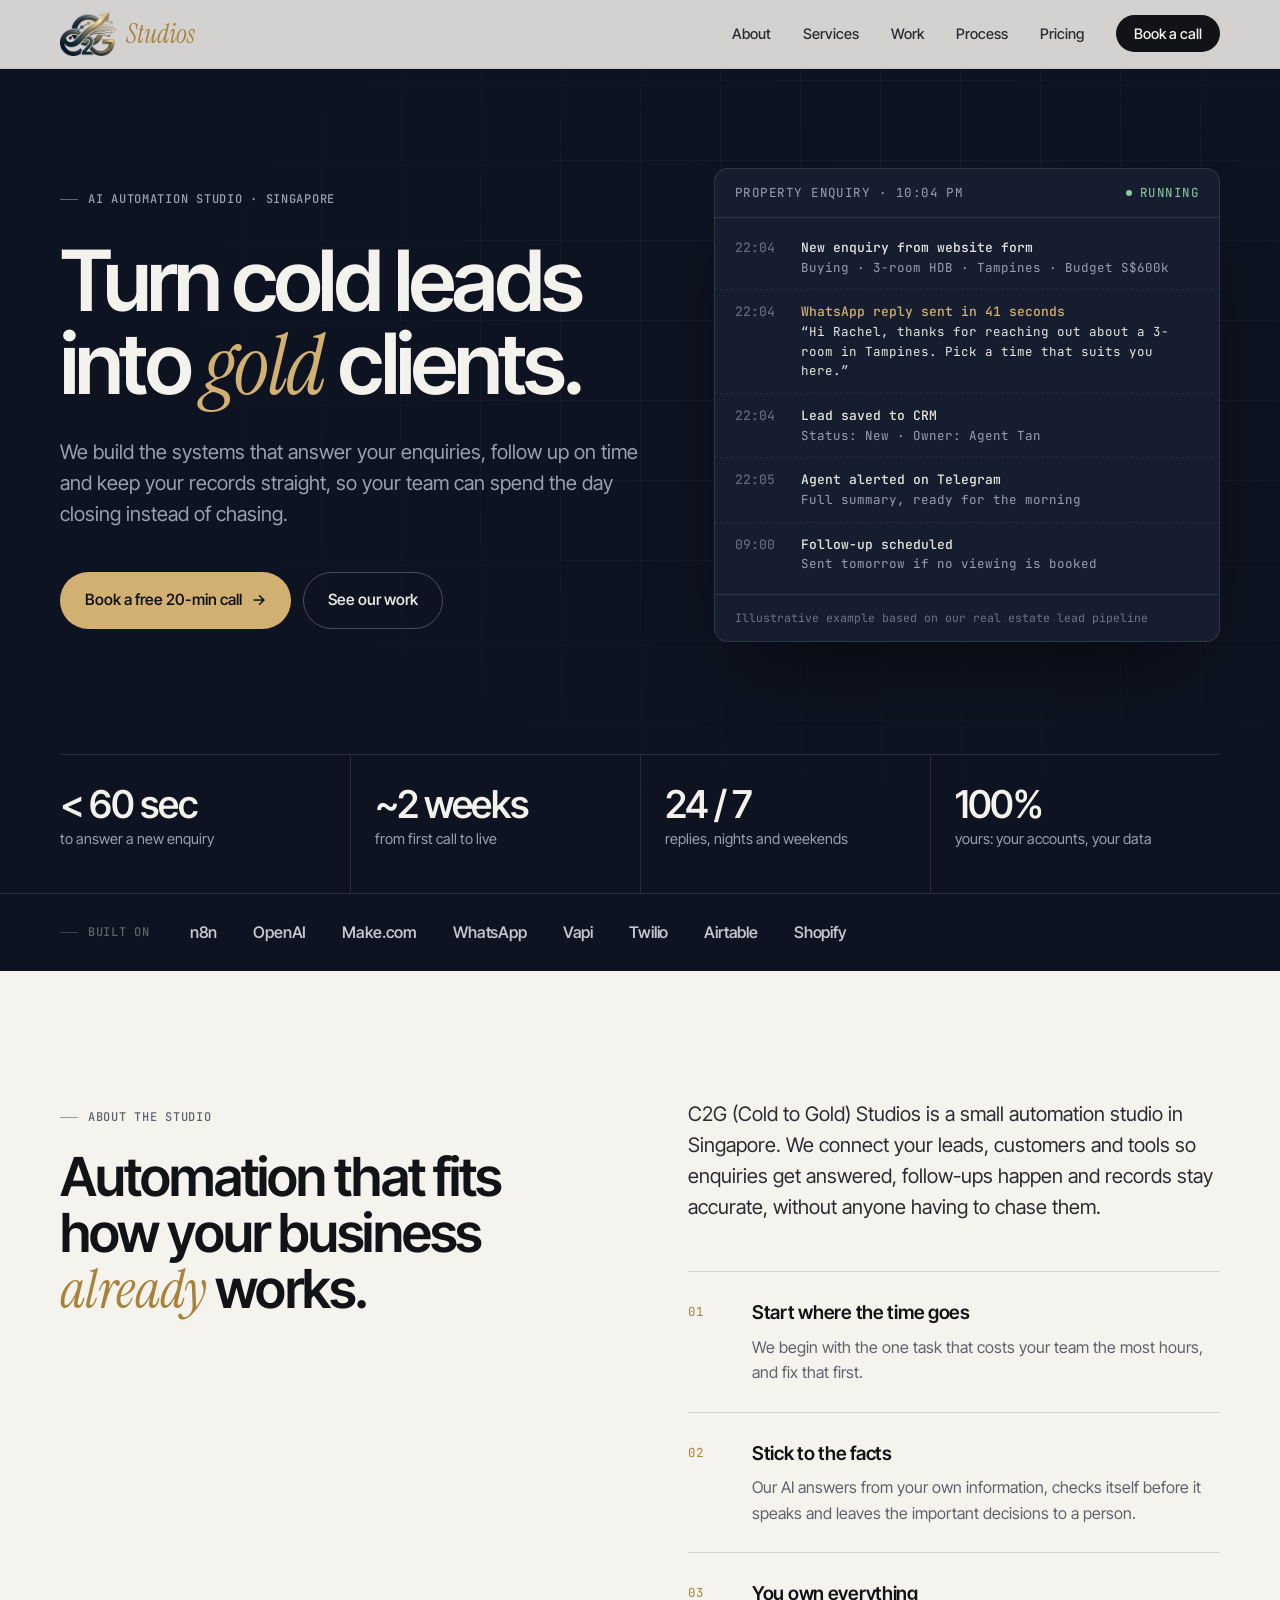
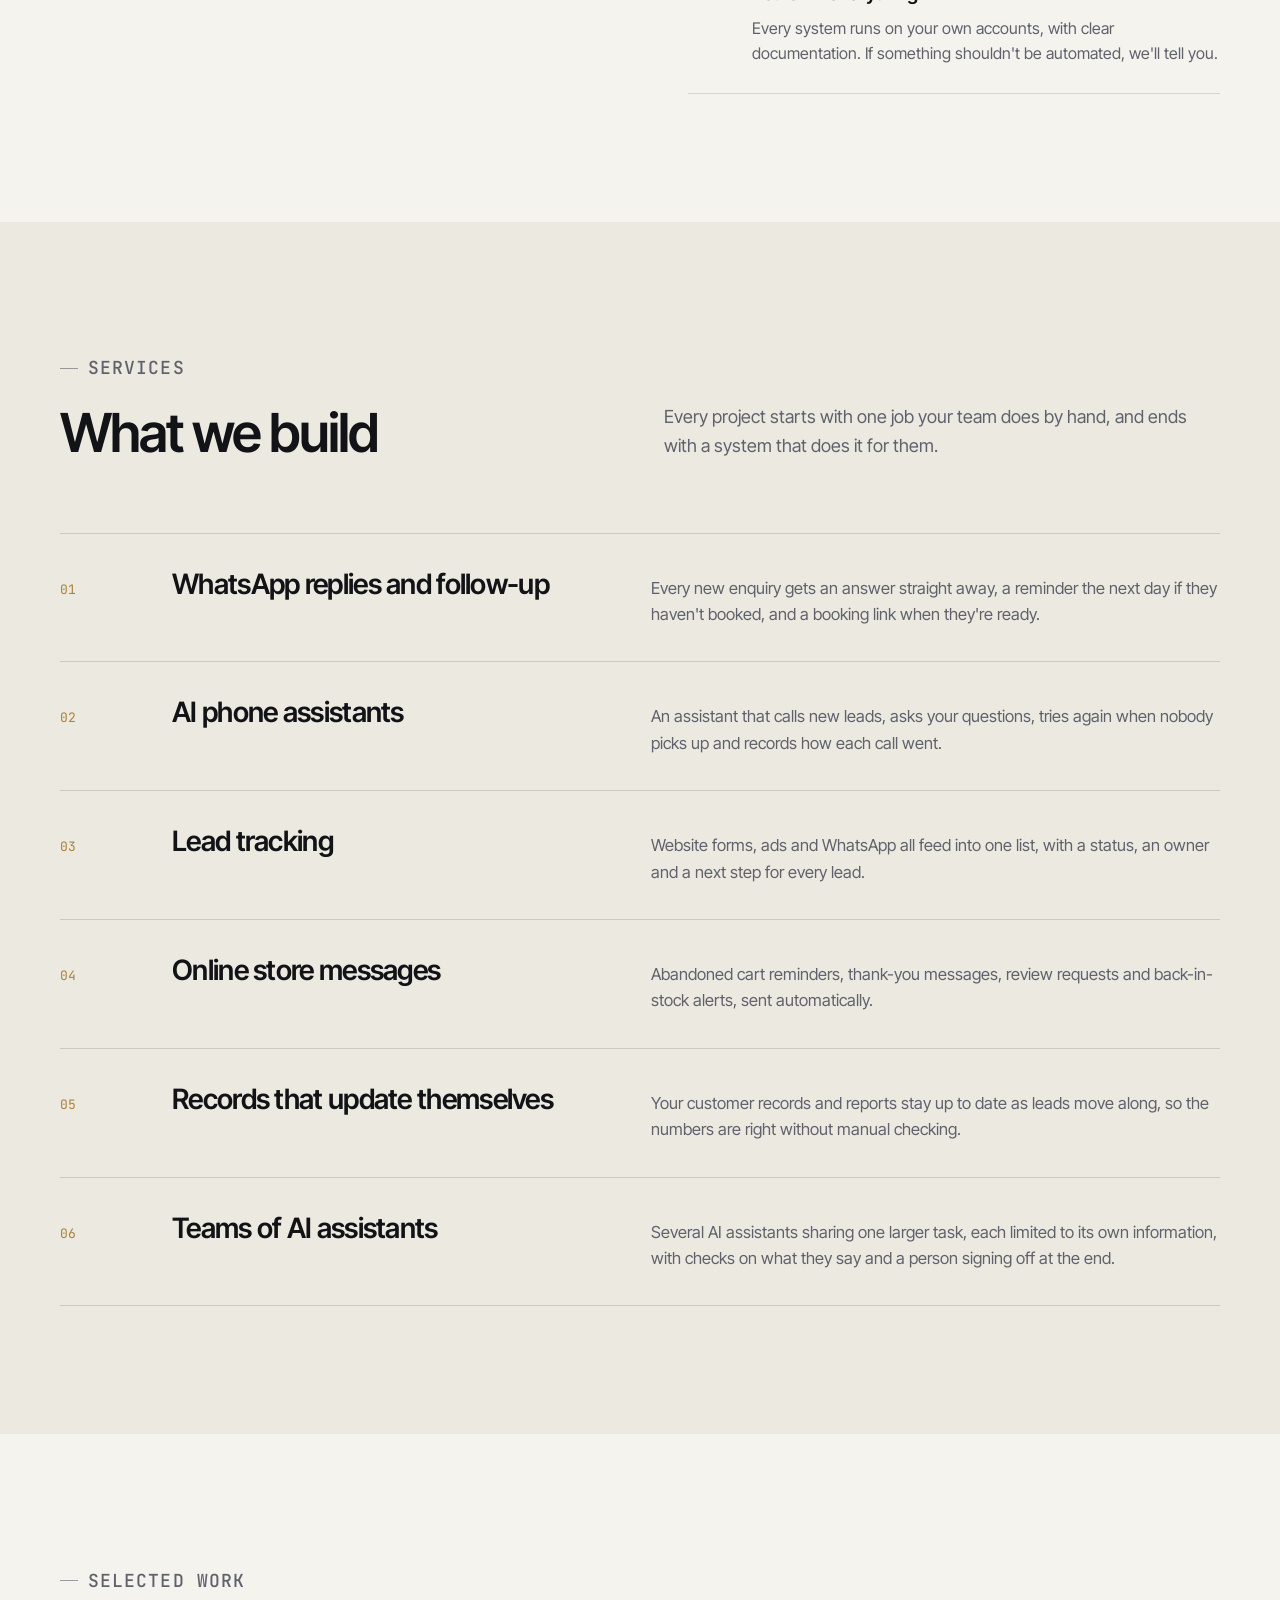
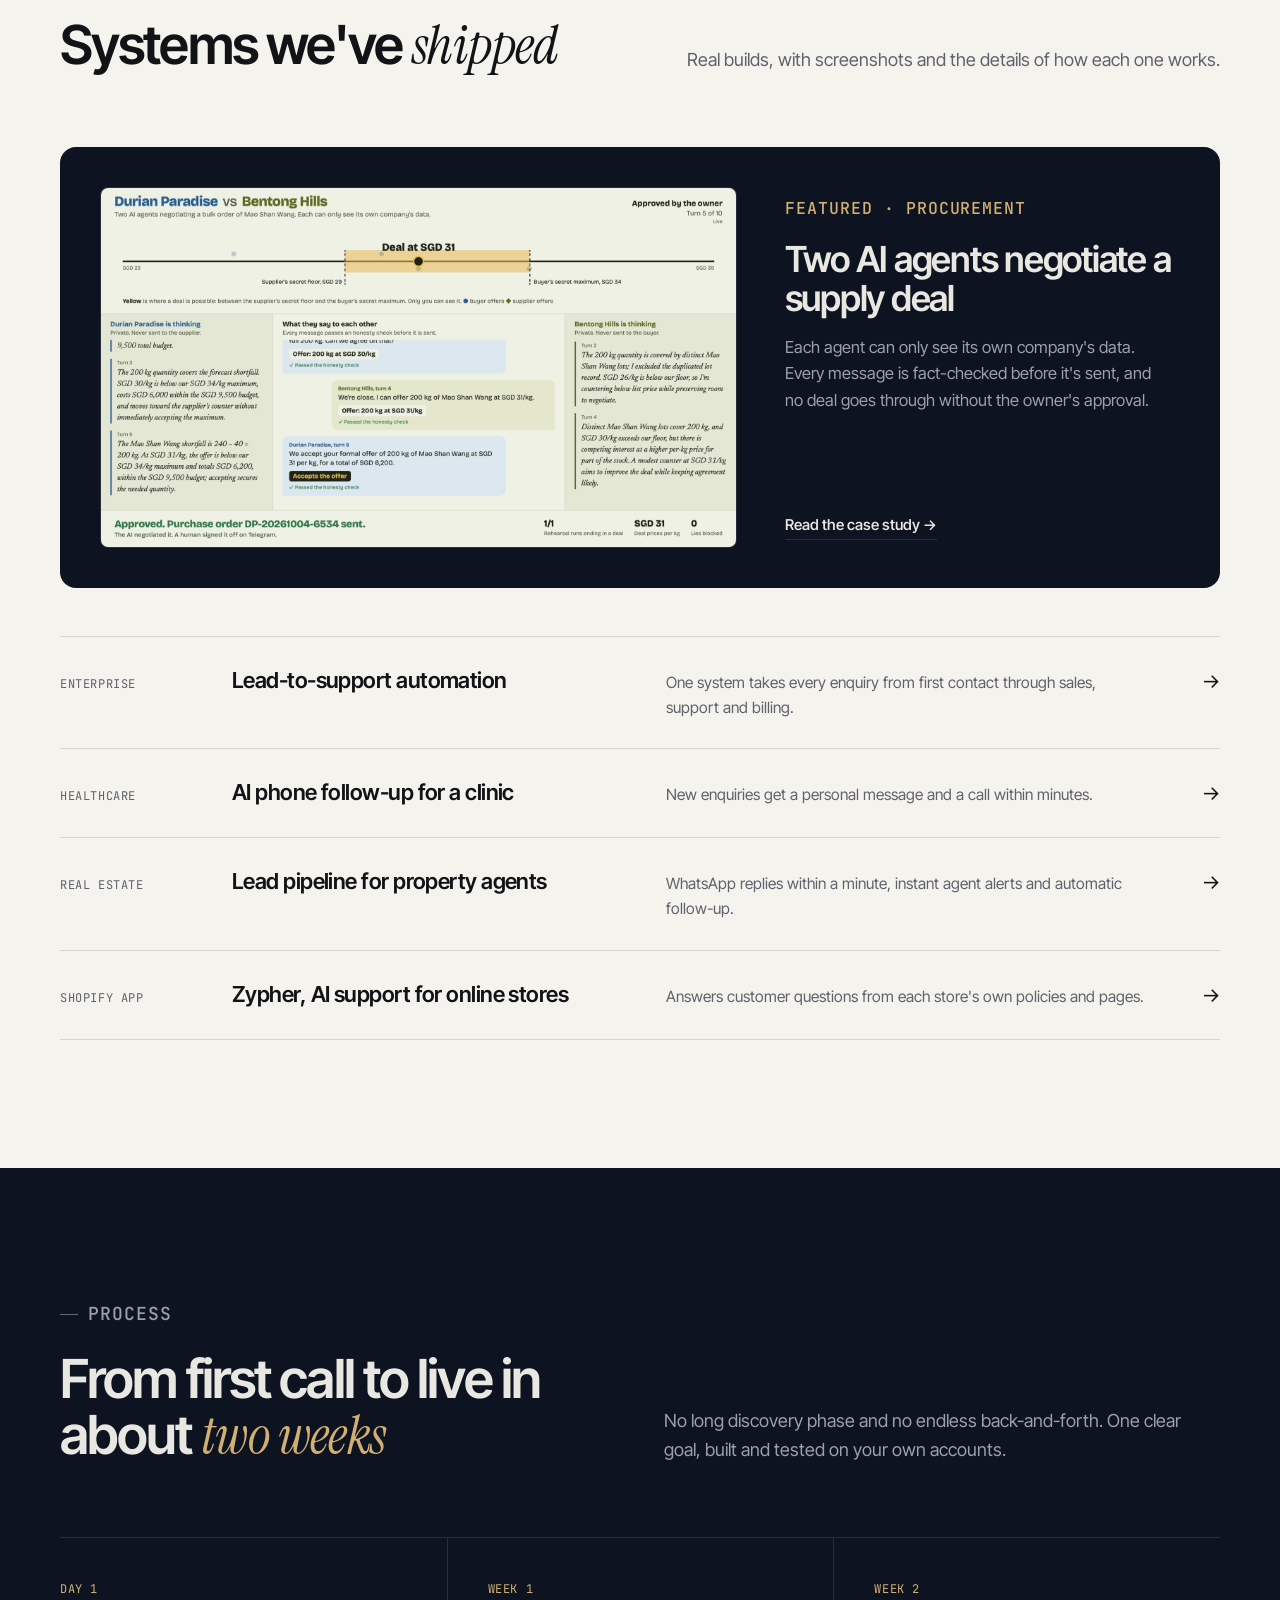
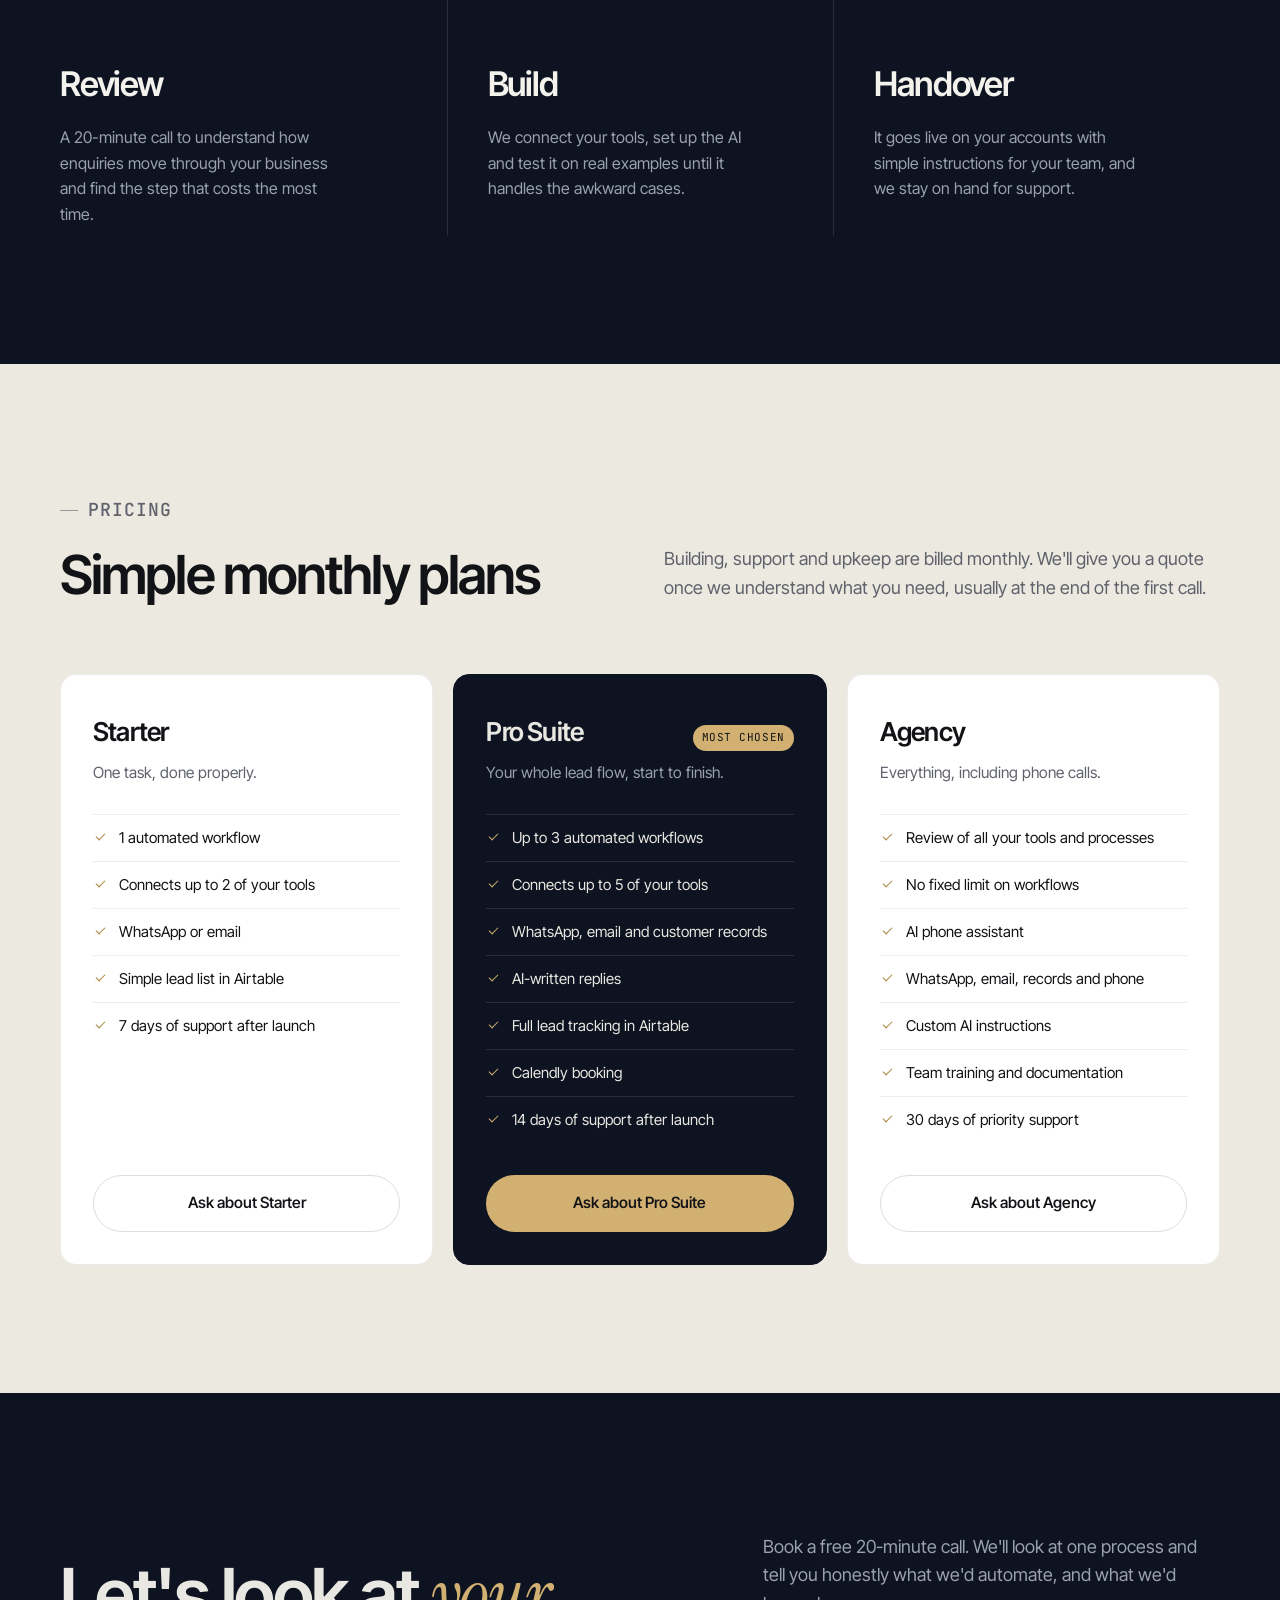
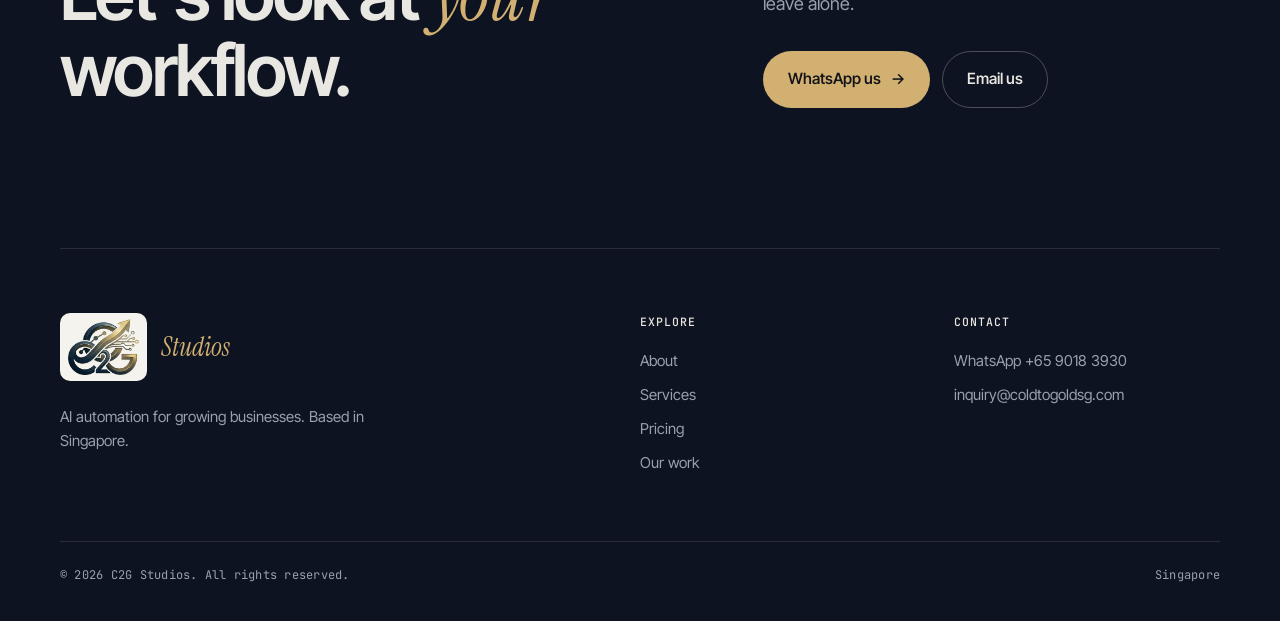
==== commit 6d636ad9: "show C2G logo followed by Studios in nav and footer Co-Authored-By: Claude Opus 5.5 (1M context) <no" ====
--- a/index.html
+++ b/index.html
@@ -218,7 +218,7 @@
 
 <nav>
   <div class="nav-inner">
-    <a href="#" class="wordmark" aria-label="C2G Studios home">C2G <i>Studios</i></a>
+    <a href="#" class="wordmark" aria-label="C2G Studios home"><img src="assets/logo.png" alt="C2G" width="255" height="200"><i>Studios</i></a>
     <button class="nav-toggle" aria-label="Menu" aria-expanded="false"><span></span></button>
     <ul class="nav-links">
       <li><a href="#about">About</a></li>
@@ -433,7 +433,7 @@
   <div class="wrap">
     <div class="ft-grid">
       <div class="ft-brand">
-        <a href="#" class="wordmark">C2G <i>Studios</i></a>
+        <a href="#" class="wordmark"><img src="assets/logo.png" alt="C2G" width="255" height="200"><i>Studios</i></a>
         <p>AI automation for growing businesses. Based in Singapore.</p>
       </div>
       <div class="ft-col">
--- a/assets/site.css
+++ b/assets/site.css
@@ -51,10 +51,10 @@
   height: 68px; max-width: var(--wrap); margin: 0 auto; padding: 0 var(--gutter);
 }
 .wordmark {
-  display: inline-flex; align-items: baseline; gap: 7px; text-decoration: none;
-  font-family: var(--ff-d); font-weight: 650; font-size: 19px; letter-spacing: -0.02em; color: var(--ink);
-}
-.wordmark i { font-family: var(--ff-s); font-weight: 400; font-style: italic; font-size: 21px; letter-spacing: 0; color: var(--gold); }
+  display: inline-flex; align-items: center; gap: 10px; text-decoration: none; color: var(--ink);
+}
+.wordmark img { height: 44px; width: auto; }
+.wordmark i { font-family: var(--ff-s); font-weight: 400; font-style: italic; font-size: 26px; line-height: 1; letter-spacing: 0; color: var(--gold); }
 .nav-links { display: flex; align-items: center; gap: 32px; list-style: none; }
 .nav-links a {
   text-decoration: none; font-size: 14.5px; font-weight: 500; color: var(--ink-2);
@@ -164,7 +164,8 @@
   display: grid; grid-template-columns: 2fr 1fr 1fr; gap: 48px;
   padding: 64px 0 56px; border-top: 1px solid var(--rule-night);
 }
-footer .wordmark { color: var(--on-night); }
+footer .wordmark { color: var(--on-night); gap: 14px; }
+footer .wordmark img { height: 56px; background: var(--paper); border-radius: 10px; padding: 6px 8px; box-sizing: content-box; }
 footer .wordmark i { color: var(--gold-lt); }
 .ft-brand p { font-size: 15px; margin-top: 16px; max-width: 24em; }
 .ft-col h4 {
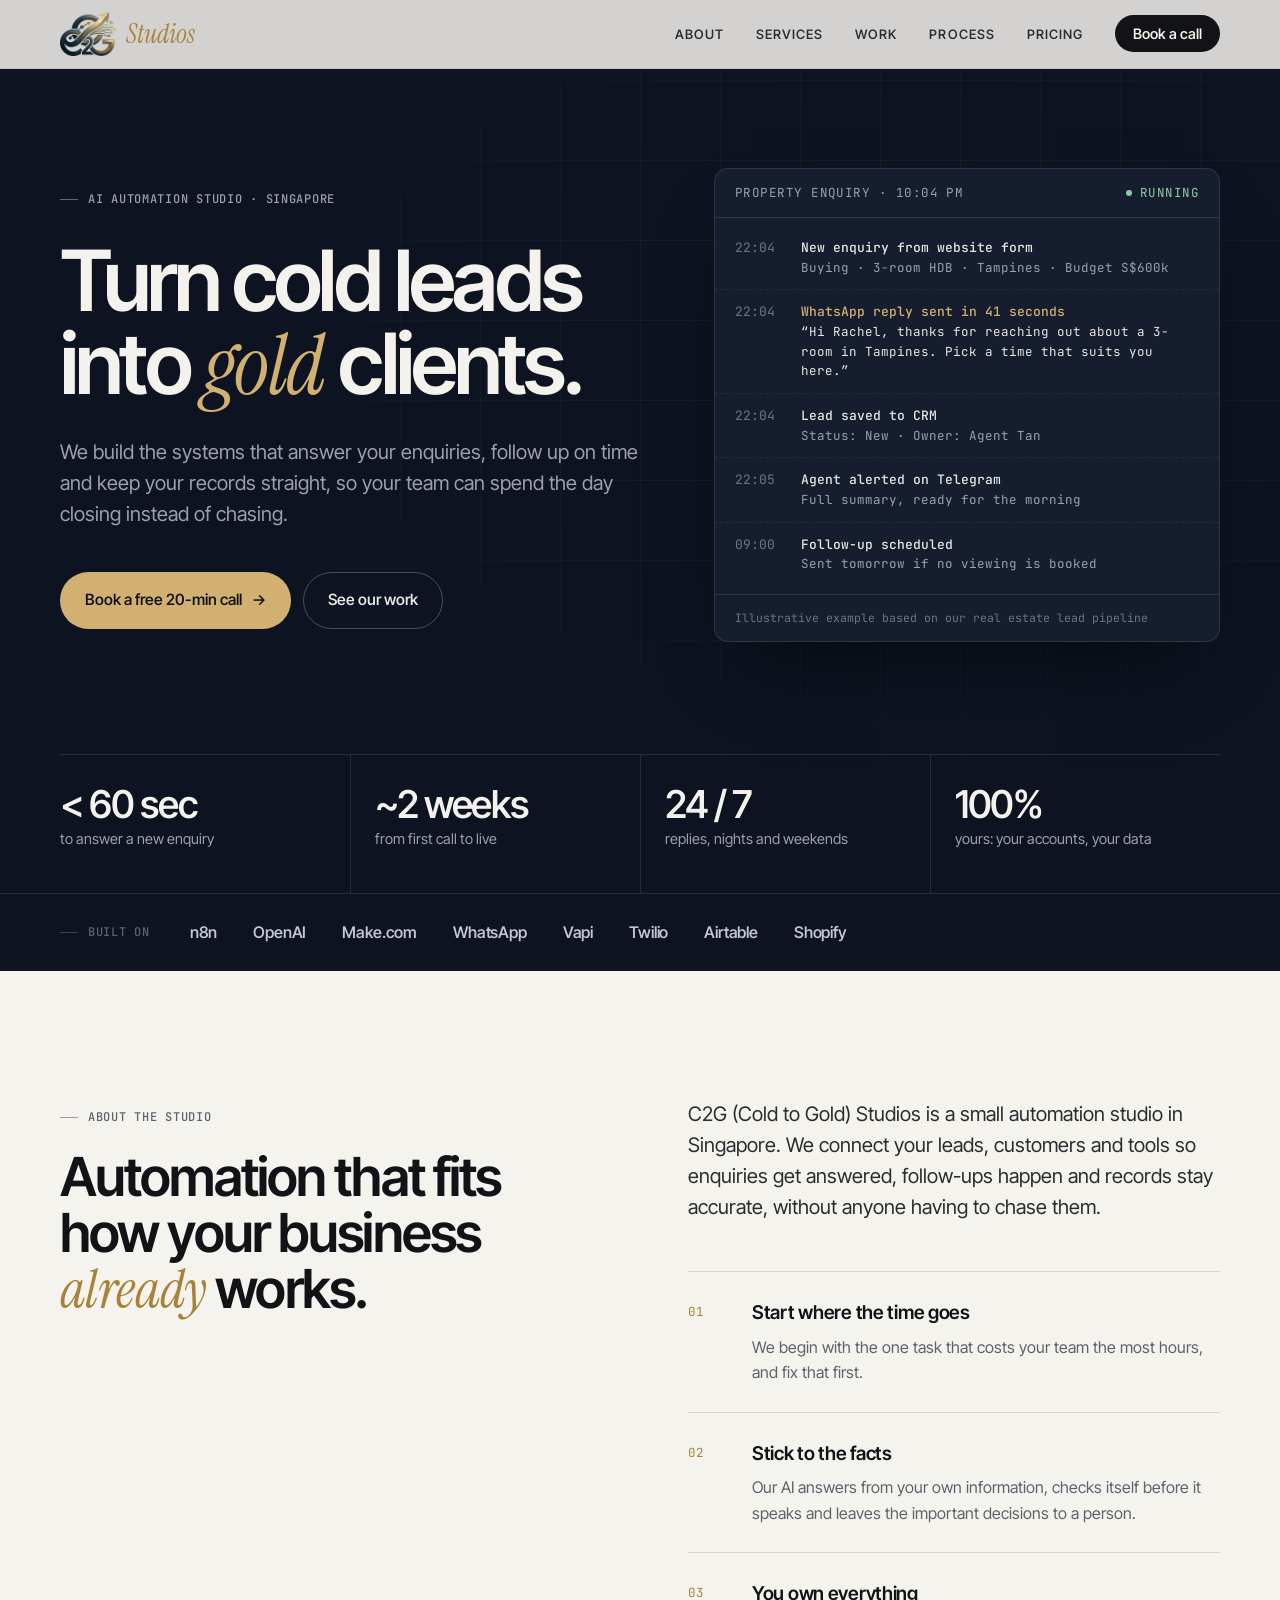
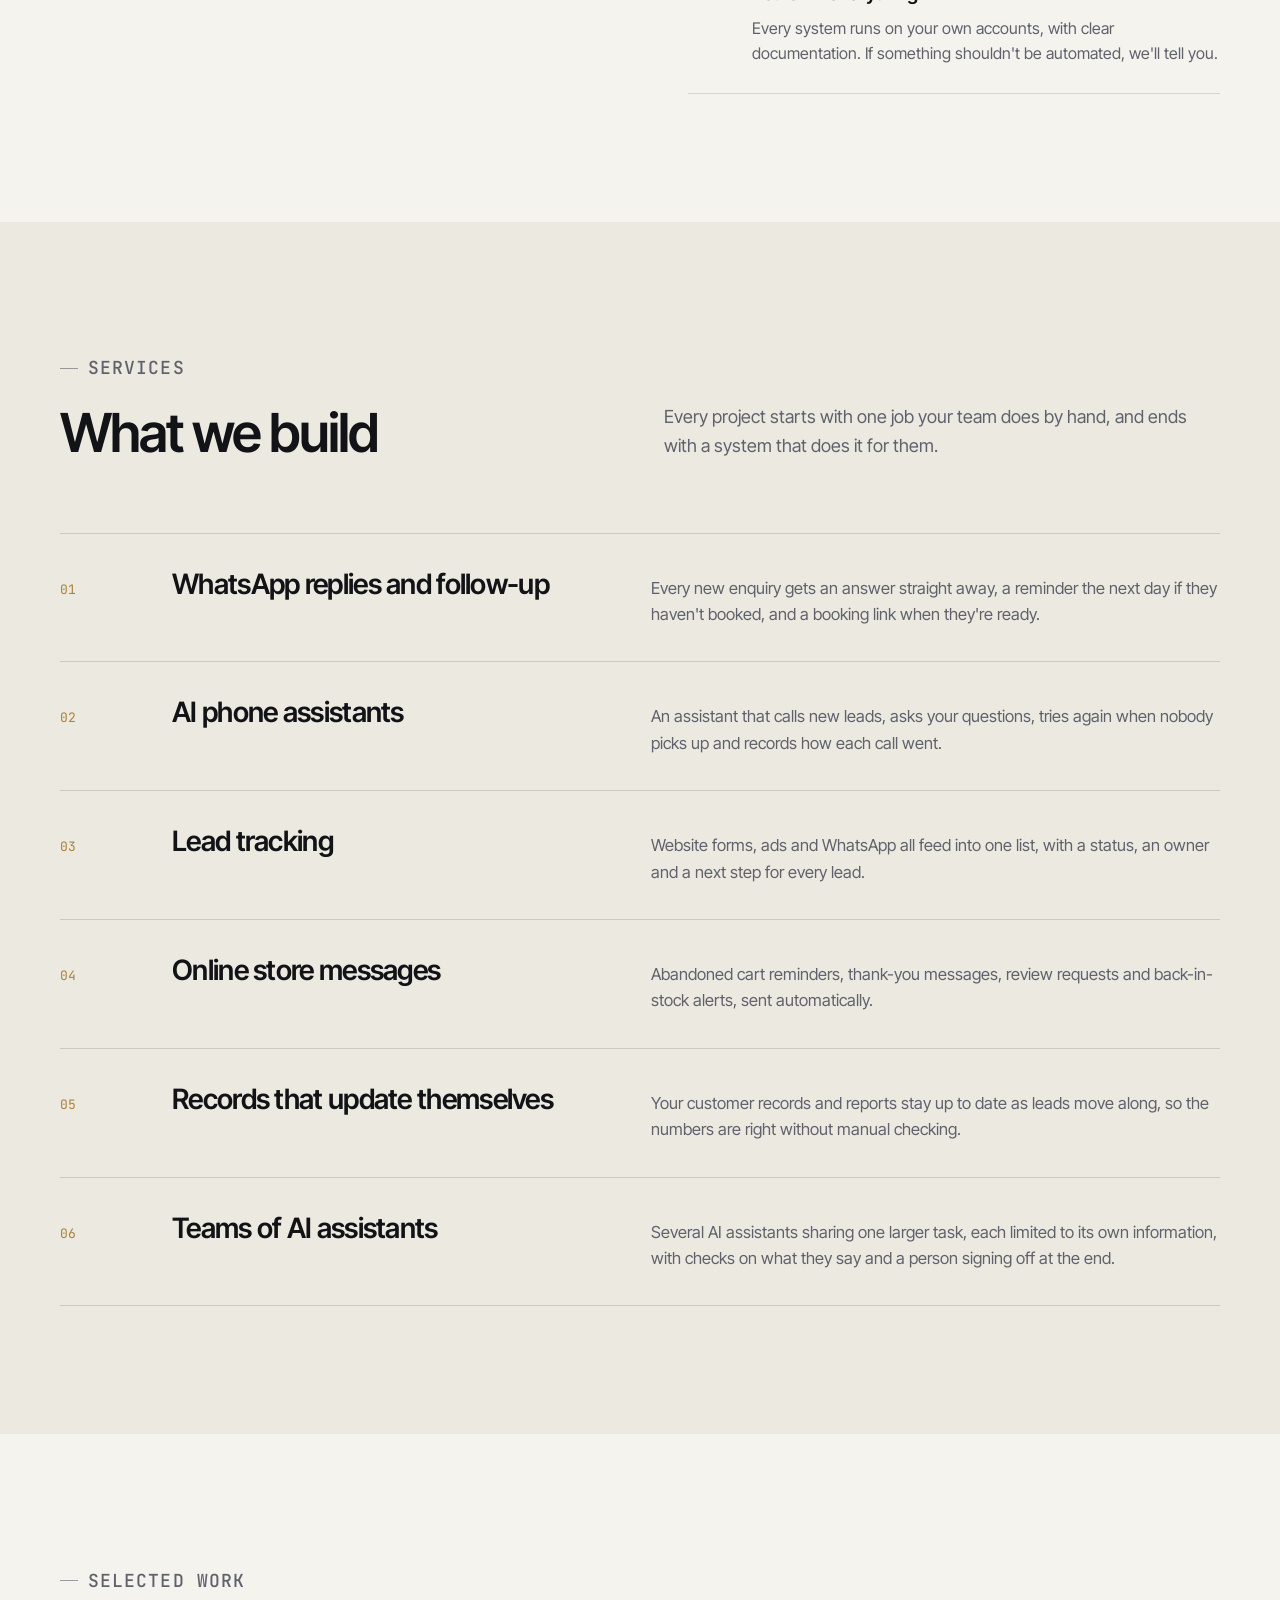
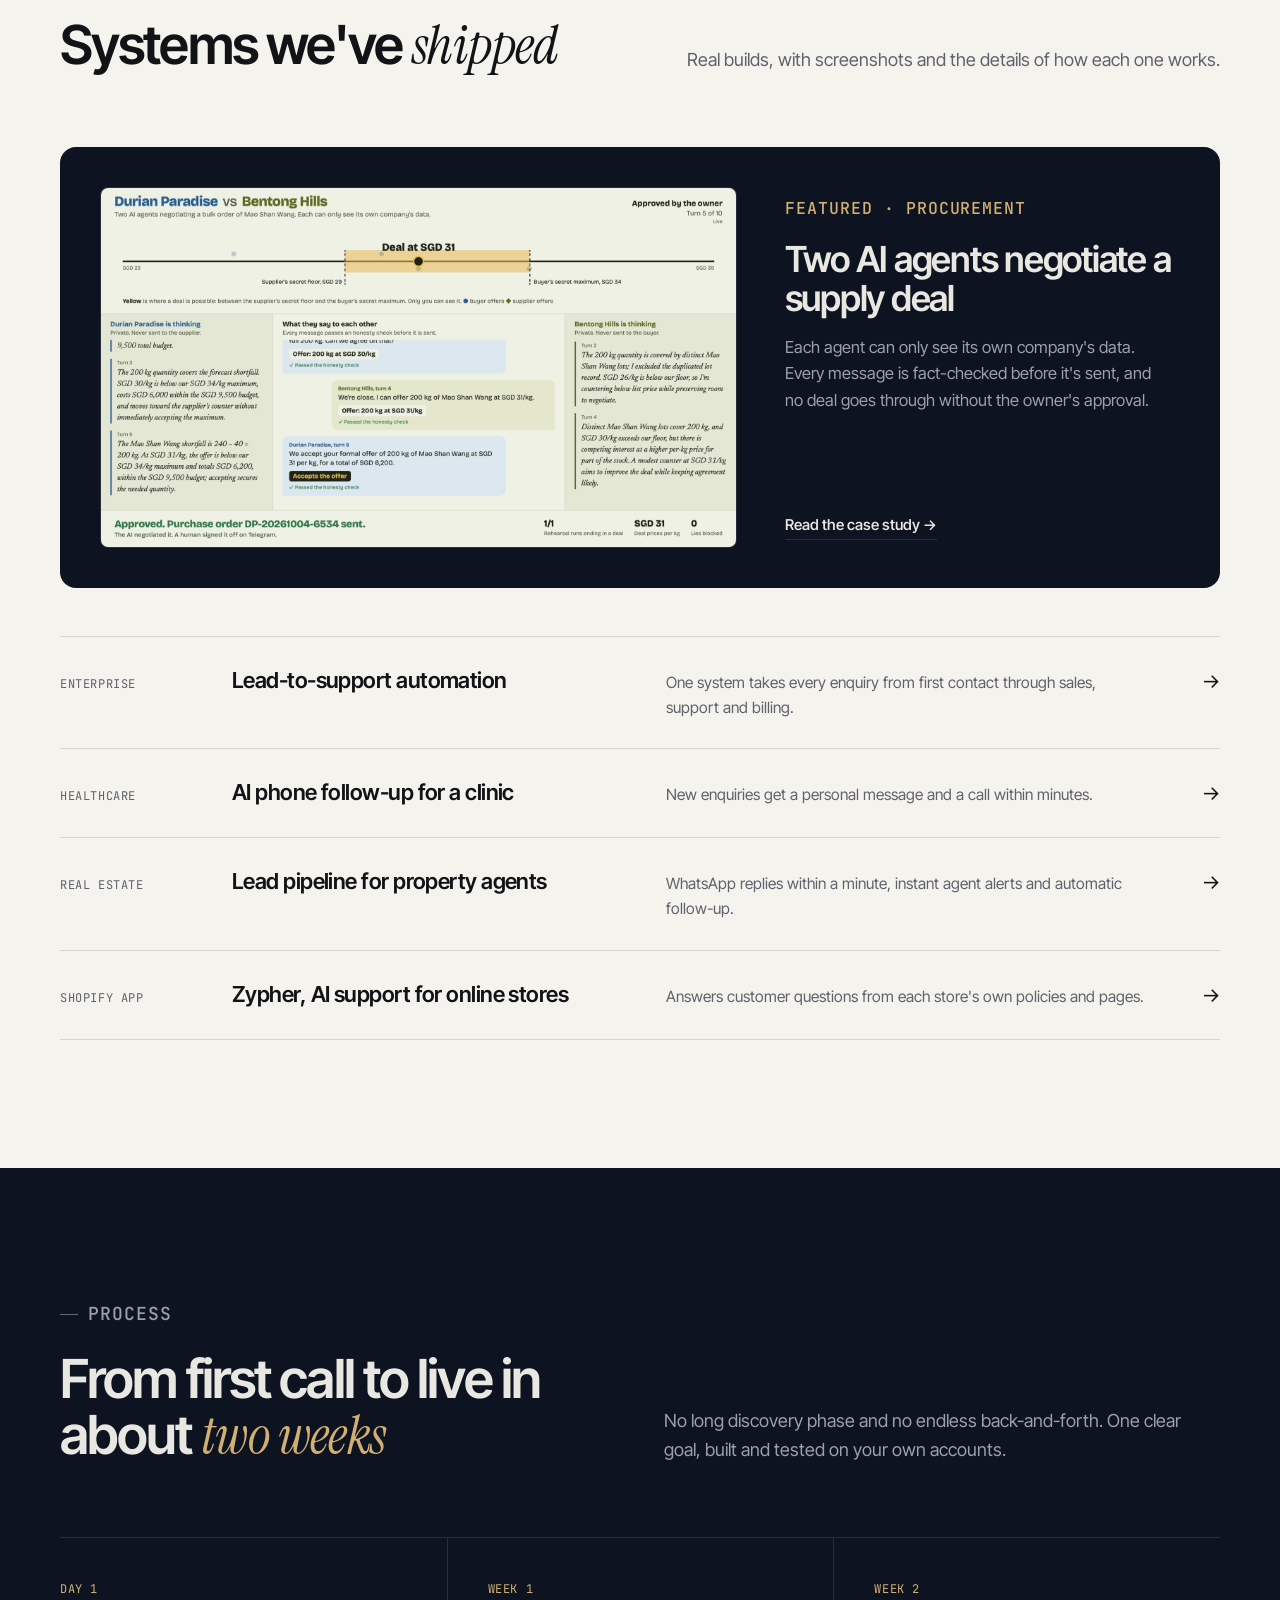
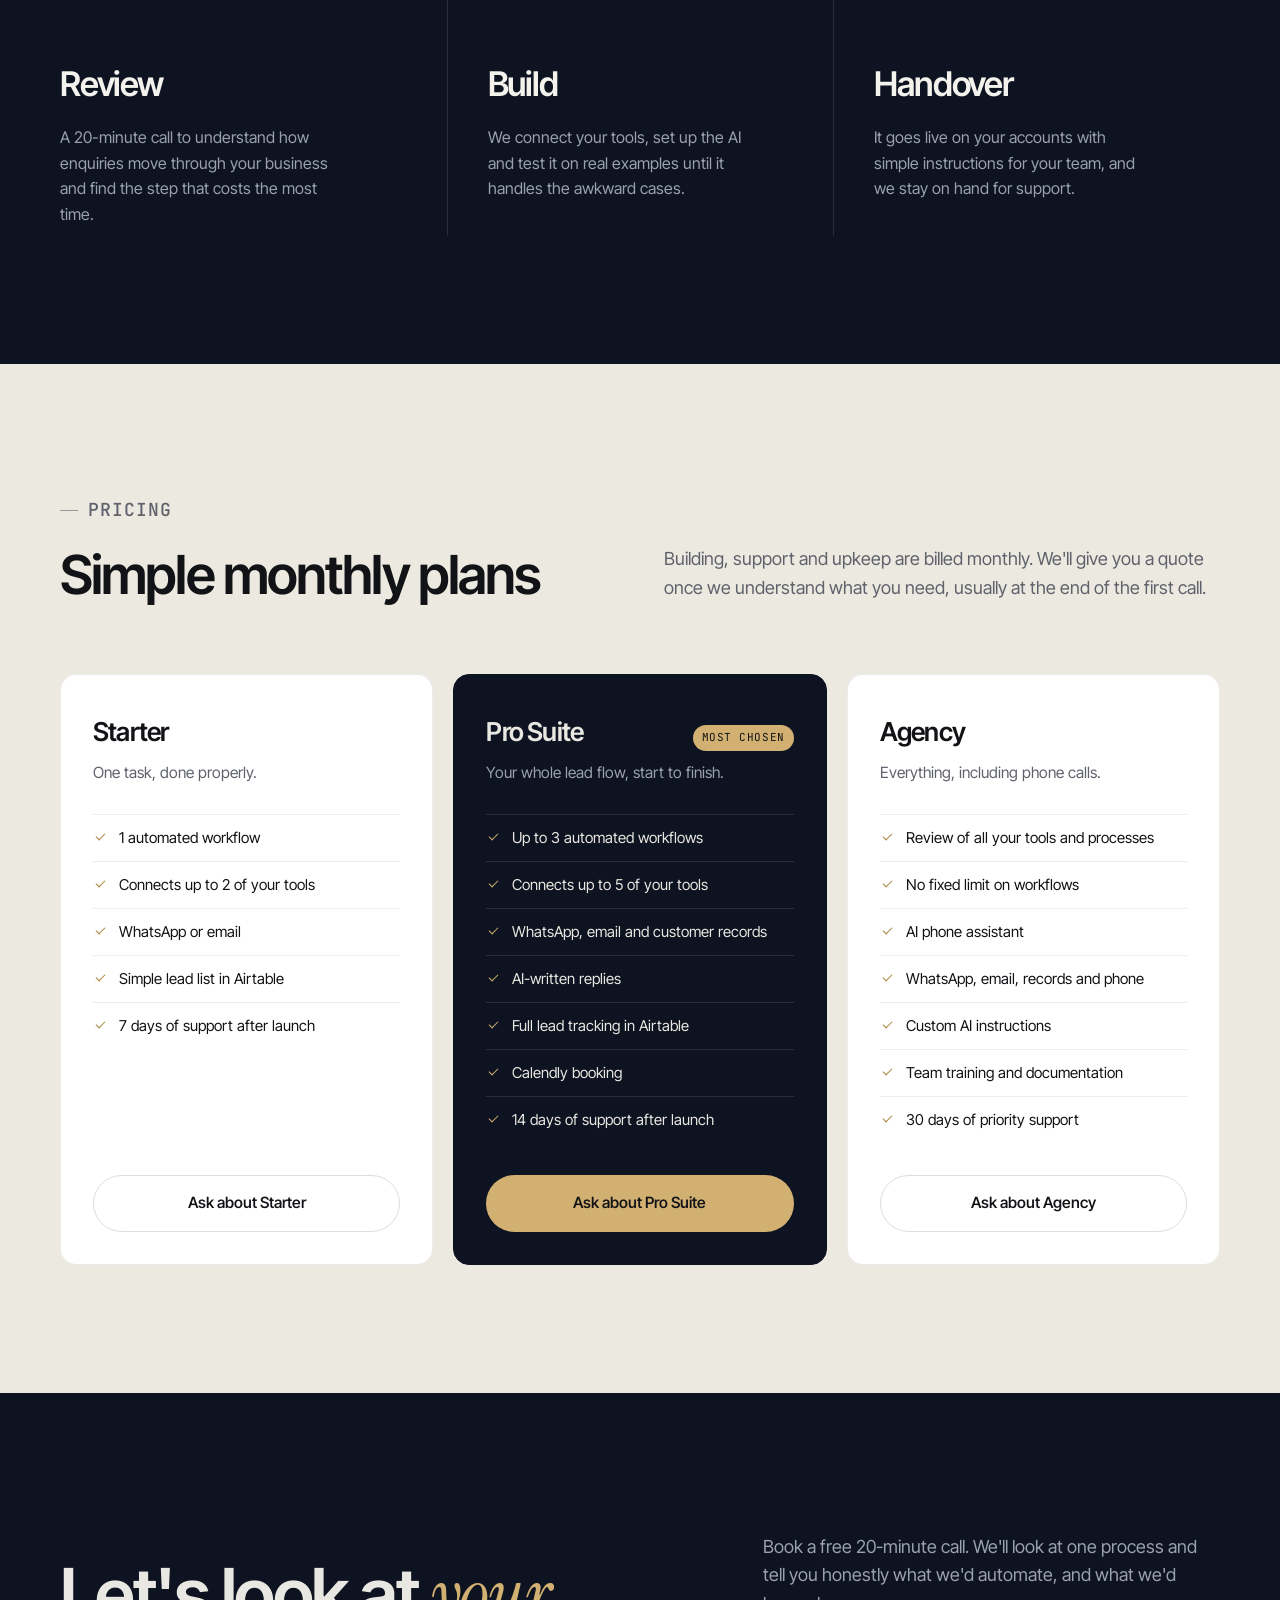
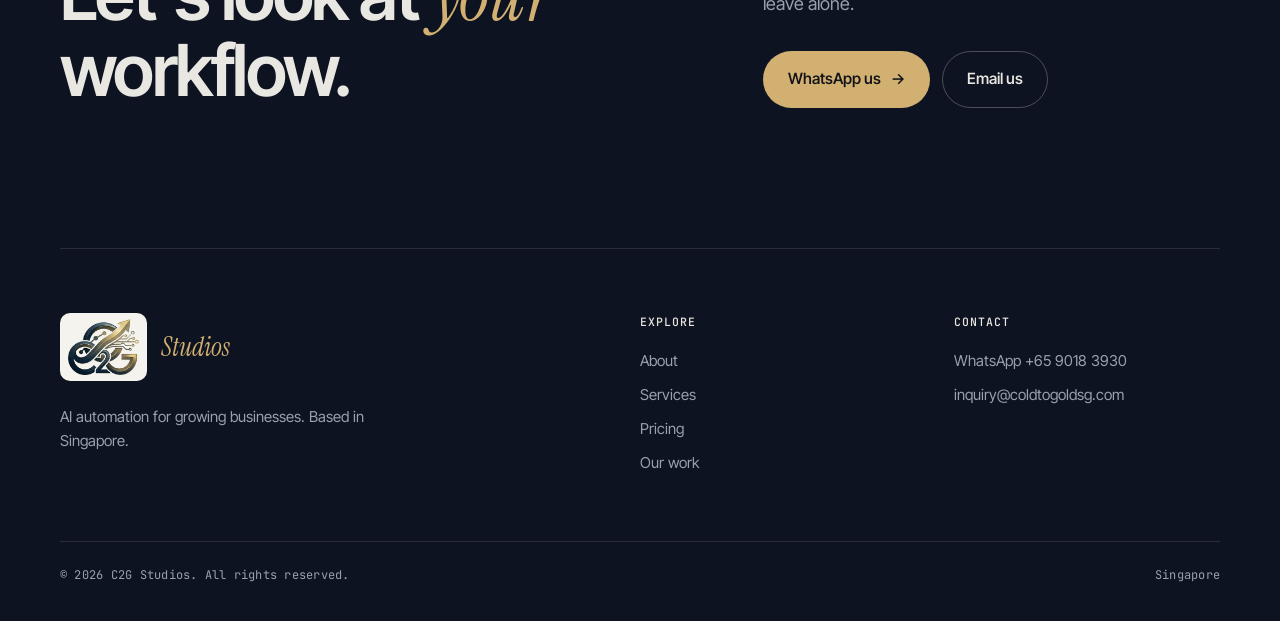
==== commit 1b12e96a: "uppercase nav links Co-Authored-By: Claude Opus 5.5 (1M context) <noreply@anthropic.com>" ====
--- a/index.html
+++ b/index.html
@@ -10,7 +10,7 @@
 <link rel="preconnect" href="https://fonts.googleapis.com">
 <link rel="preconnect" href="https://fonts.gstatic.com" crossorigin>
 <link href="https://fonts.googleapis.com/css2?family=Inter+Tight:wght@400;500;550;600;650&family=Instrument+Serif:ital@0;1&family=JetBrains+Mono:wght@400;500&display=swap" rel="stylesheet">
-<link rel="stylesheet" href="assets/site.css">
+<link rel="stylesheet" href="assets/site.css?v=3">
 <style>
   /* ---- HERO ---- */
   #hero { padding: 168px 0 0; position: relative; overflow: hidden; }
@@ -460,6 +460,6 @@
   </div>
 </footer>
 
-<script src="assets/site.js"></script>
+<script src="assets/site.js?v=2"></script>
 </body>
 </html>
--- a/assets/site.css
+++ b/assets/site.css
@@ -57,9 +57,11 @@
 .wordmark i { font-family: var(--ff-s); font-weight: 400; font-style: italic; font-size: 26px; line-height: 1; letter-spacing: 0; color: var(--gold); }
 .nav-links { display: flex; align-items: center; gap: 32px; list-style: none; }
 .nav-links a {
-  text-decoration: none; font-size: 14.5px; font-weight: 500; color: var(--ink-2);
+  text-decoration: none; font-size: 13px; font-weight: 550; color: var(--ink-2);
+  text-transform: uppercase; letter-spacing: 0.08em;
   transition: color 0.15s;
 }
+.nav-links a.nav-cta { text-transform: none; letter-spacing: 0; font-size: 14.5px; }
 .nav-links a:hover, .nav-links a.active { color: var(--gold); }
 .nav-links a.nav-cta {
   background: var(--ink); color: var(--paper); padding: 10px 18px; border-radius: 999px;
